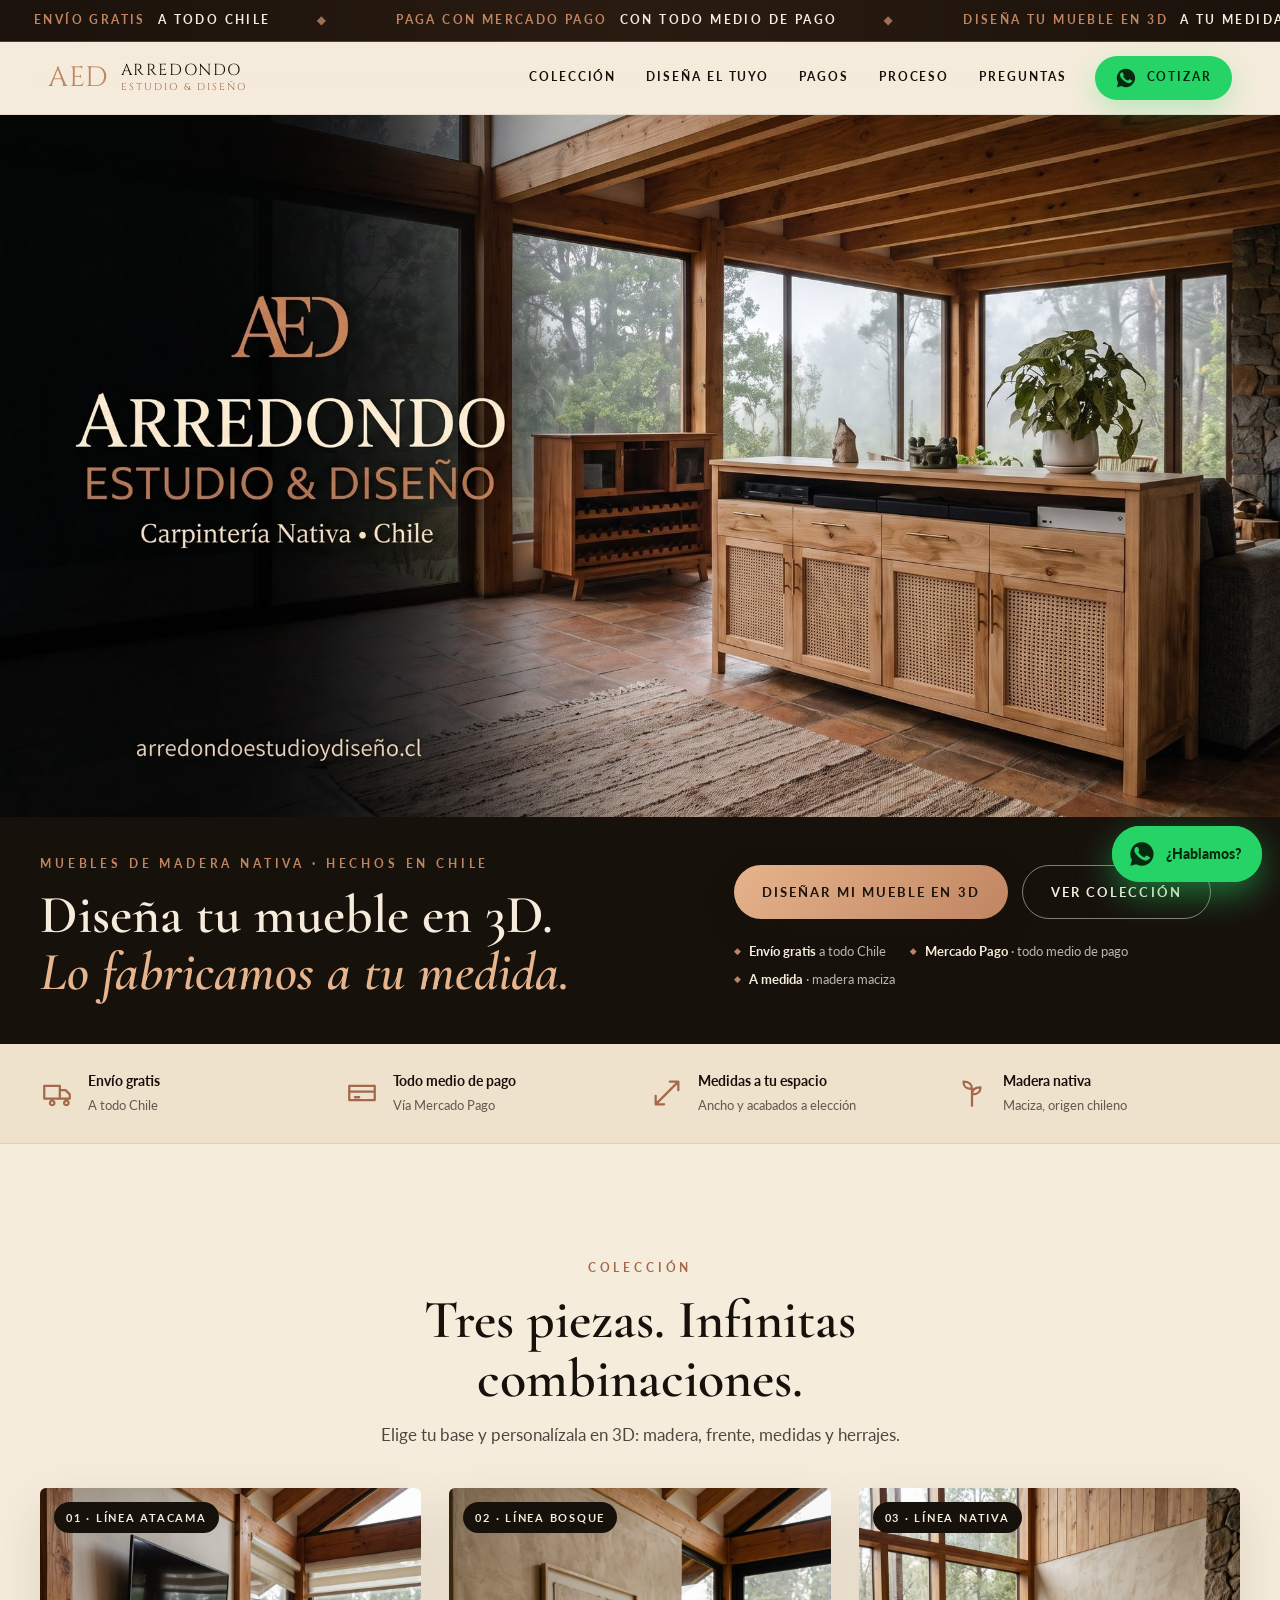
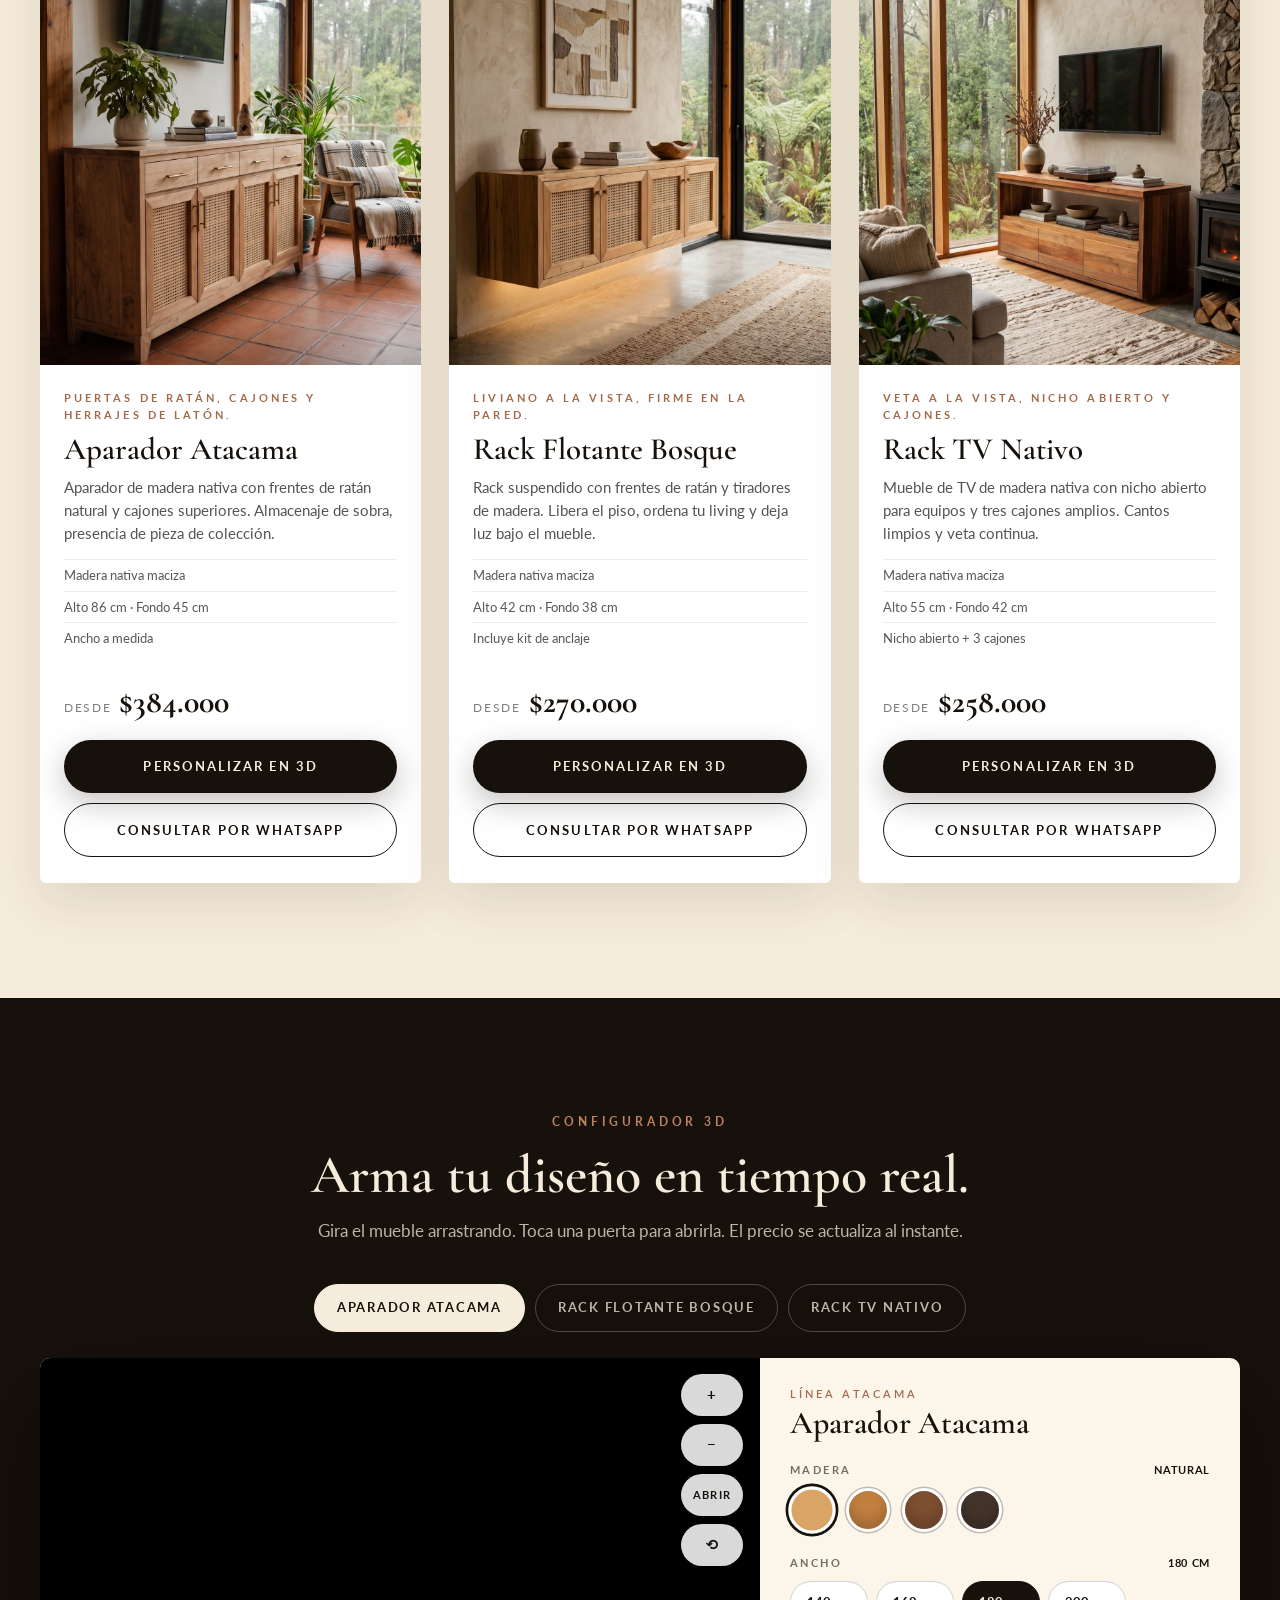
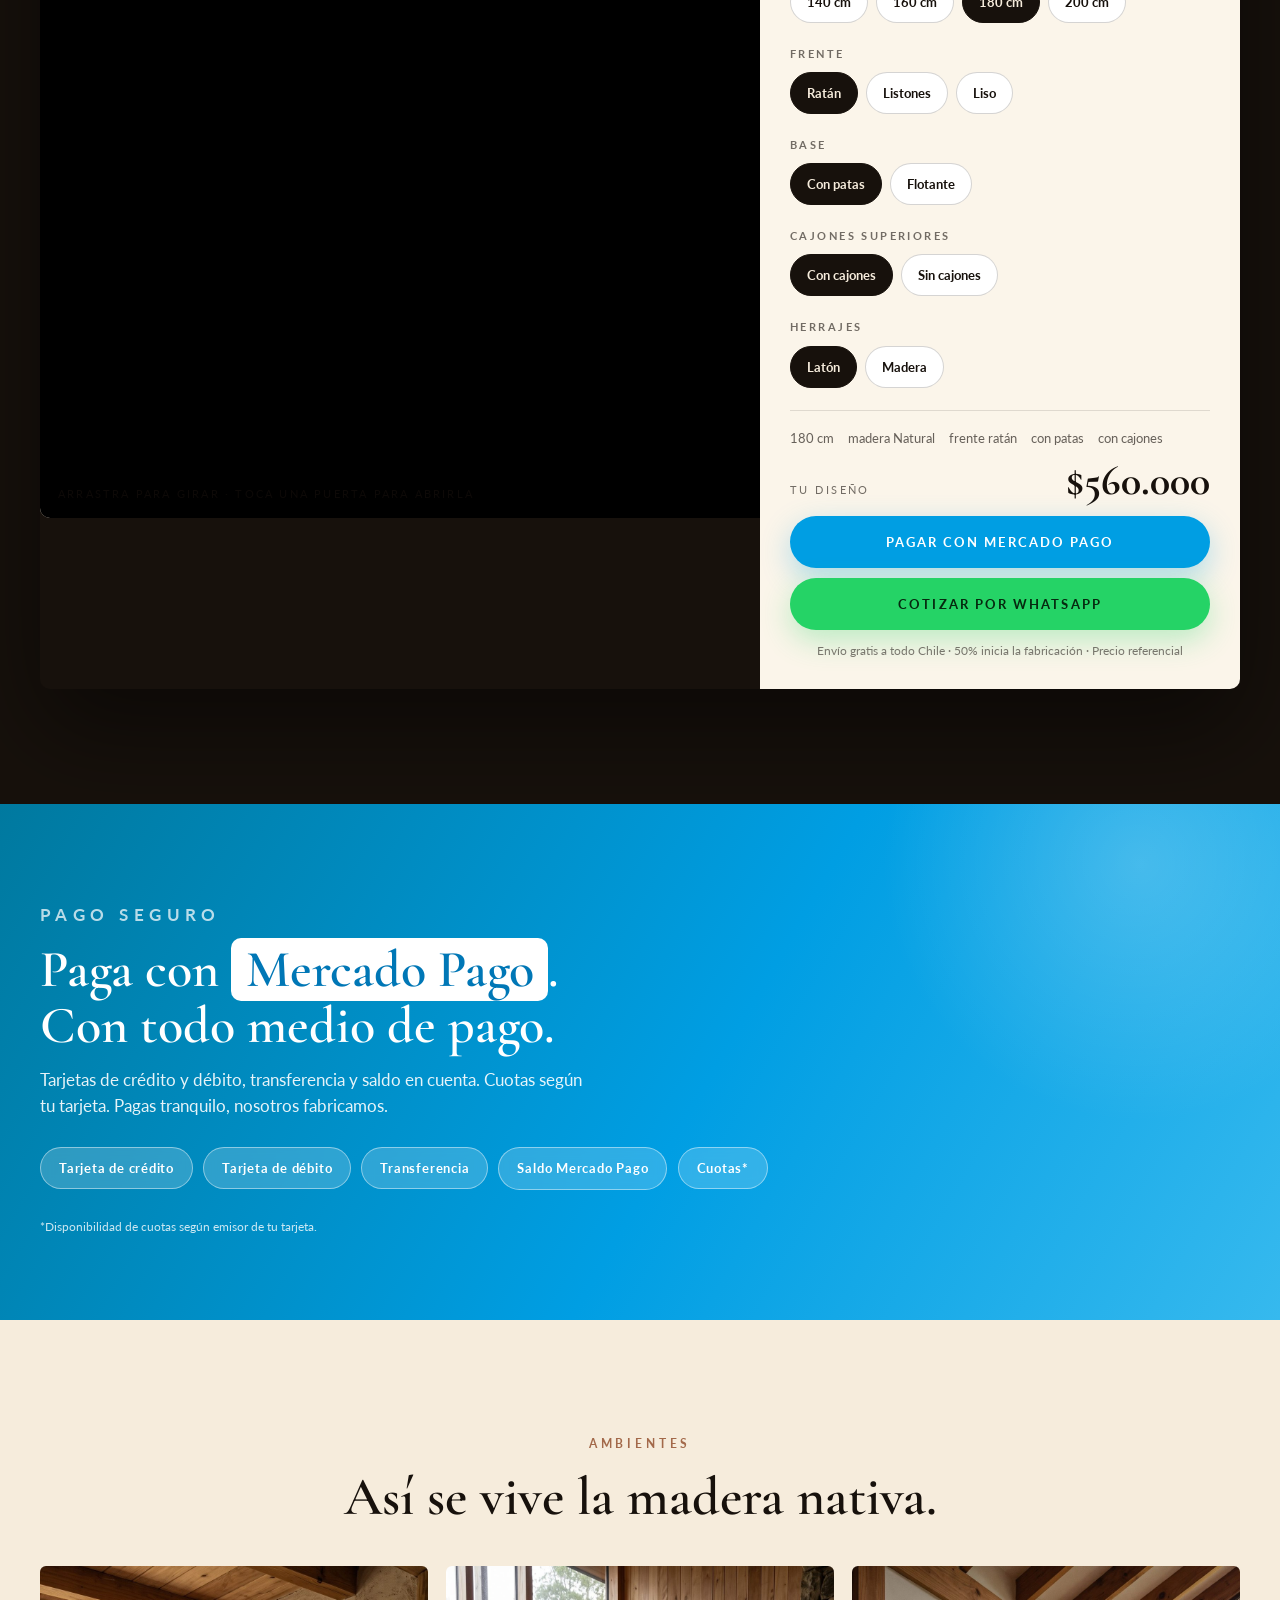
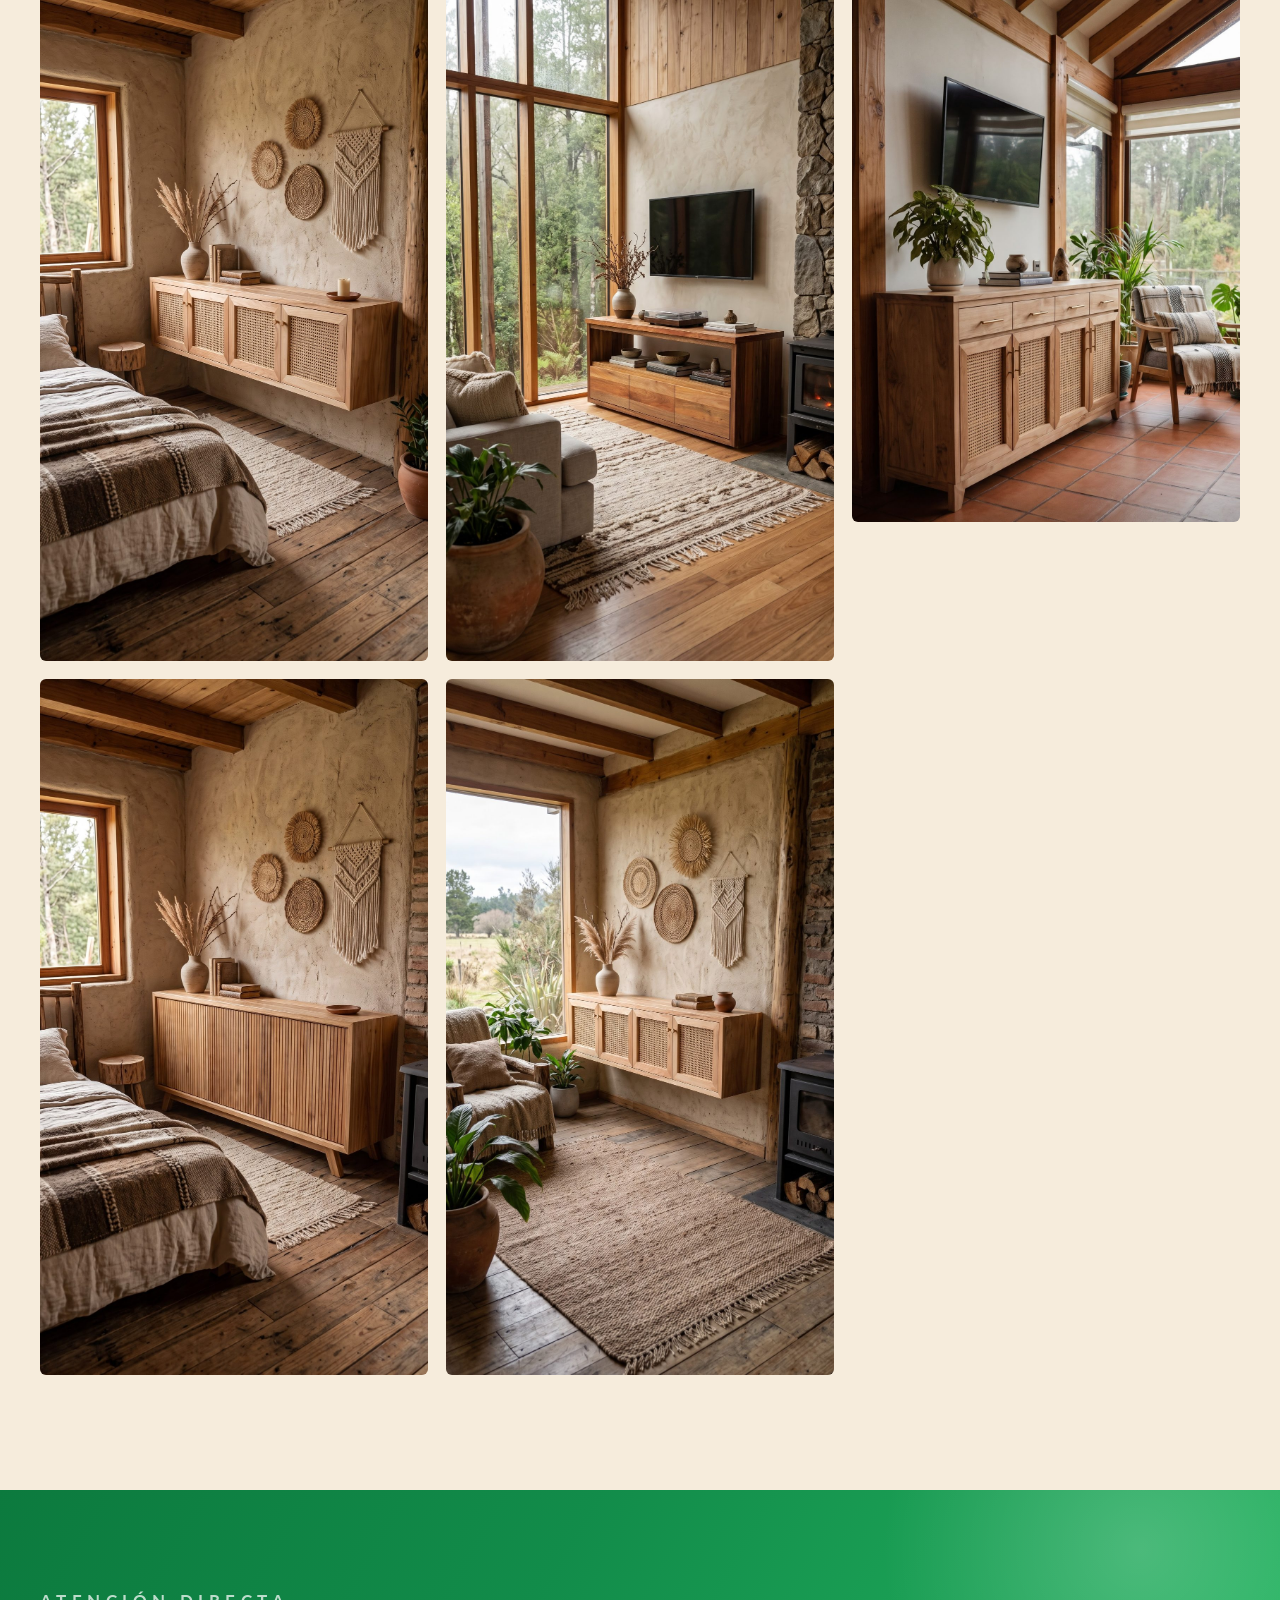
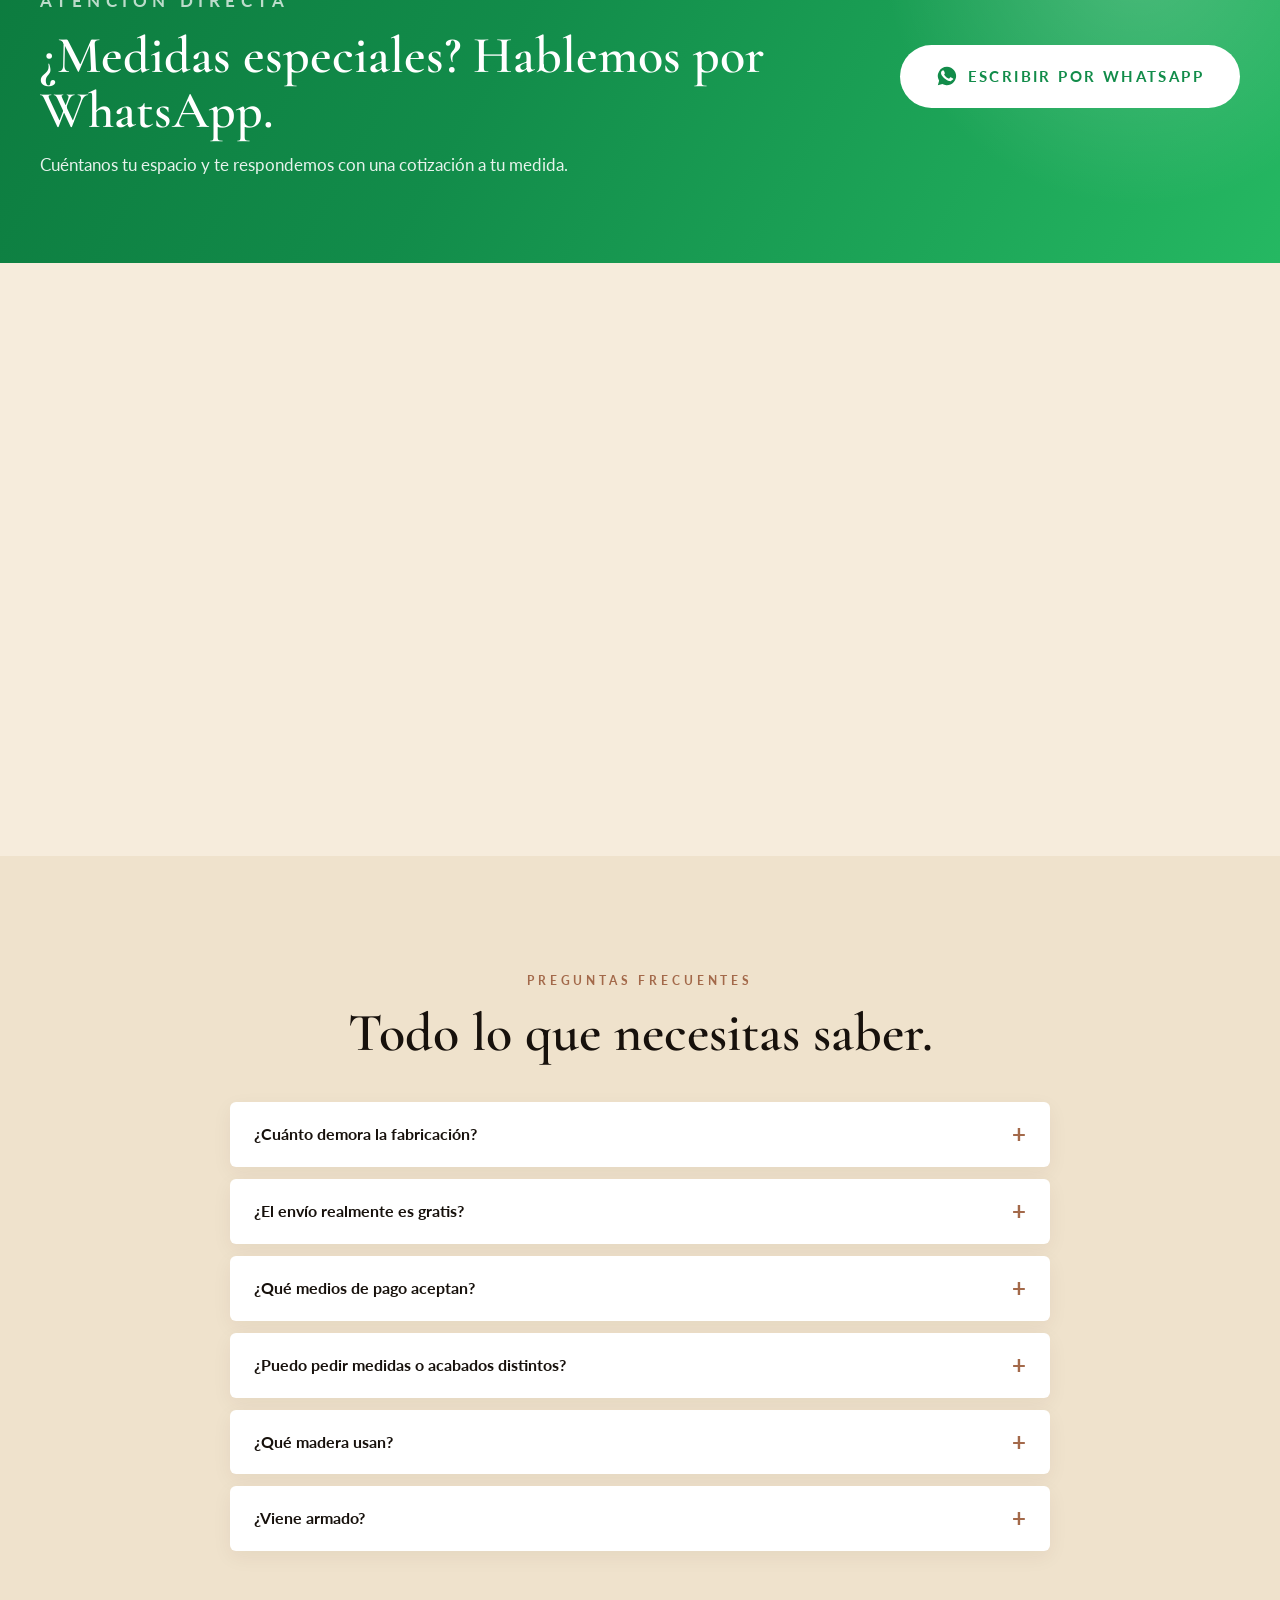
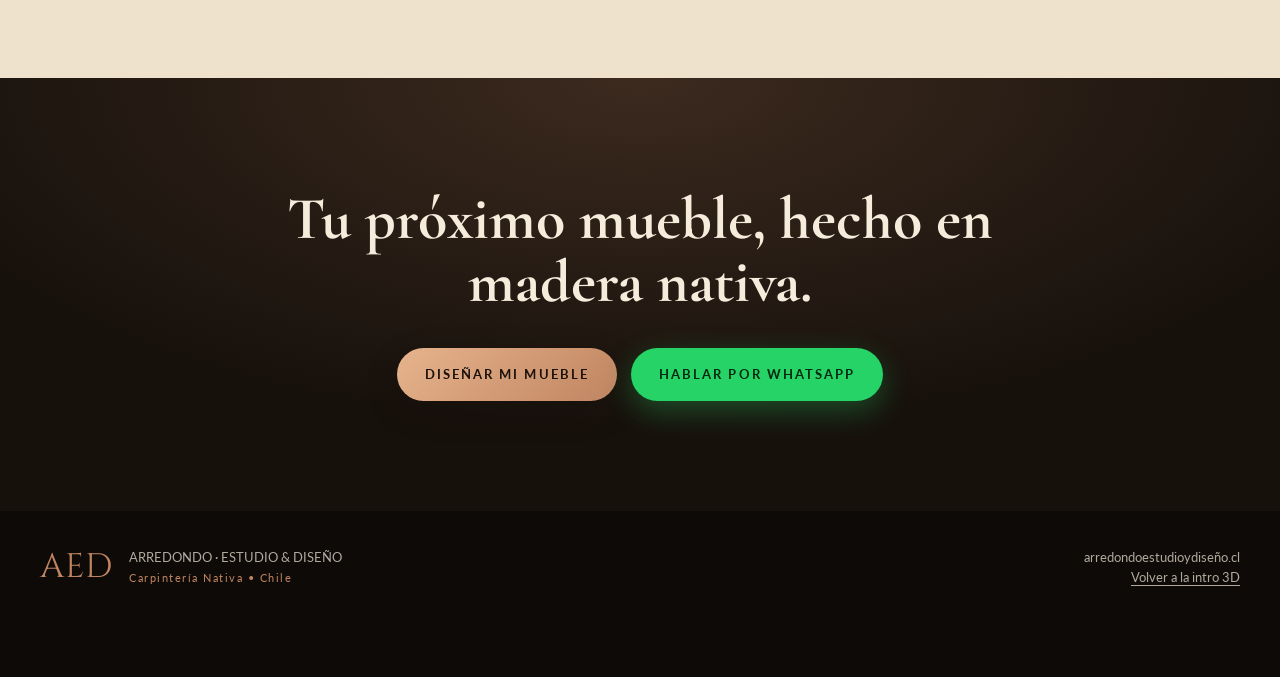
==== tienda.html @ 671cff6e "Sitio web Arredondo: intro 3D, tienda con 3 productos, configurador 3D y banners de conversión Co-Au" ====
<!doctype html>
<html lang="es-CL">
<head>
<meta charset="utf-8">
<meta name="viewport" content="width=device-width, initial-scale=1, viewport-fit=cover">
<title>Muebles de madera nativa a medida | Arredondo Estudio & Diseño</title>
<meta name="description" content="Aparador Atacama, Rack Flotante Bosque y Rack TV Nativo. Diseña tu mueble en 3D, envío gratis a todo Chile y paga con Mercado Pago.">
<meta name="theme-color" content="#17110c">
<meta property="og:title" content="Arredondo Estudio & Diseño — Muebles de madera nativa">
<meta property="og:description" content="Diseña tu mueble en 3D. Envío gratis a todo Chile. Paga con Mercado Pago.">
<meta property="og:image" content="img/portada.jpg">
<link rel="preconnect" href="https://fonts.googleapis.com">
<link rel="preconnect" href="https://fonts.gstatic.com" crossorigin>
<link href="https://fonts.googleapis.com/css2?family=Cinzel:wght@400;500;600&family=Cormorant+Garamond:ital,wght@0,500;0,600;1,500&family=Lato:wght@400;700;900&display=swap" rel="stylesheet">
<link rel="stylesheet" href="css/base.css">
<link rel="stylesheet" href="css/tienda.css">
</head>
<body>

<!-- BANNER 1 · ENVÍO GRATIS (en movimiento) -->
<div class="marquee" role="region" aria-label="Promociones">
  <div class="marquee__track" id="marquee"></div>
</div>

<header class="nav" id="nav">
  <a class="nav__logo" href="#top" aria-label="Arredondo Estudio & Diseño">
    <span class="mono">AED</span>
    <span class="nav__name">ARREDONDO<small>ESTUDIO &amp; DISEÑO</small></span>
  </a>
  <nav class="nav__links" id="navLinks">
    <a href="#coleccion">Colección</a>
    <a href="#configurador">Diseña el tuyo</a>
    <a href="#pagos">Pagos</a>
    <a href="#proceso">Proceso</a>
    <a href="#faq">Preguntas</a>
  </nav>
  <a class="btn btn--wa btn--sm" data-wa href="#" target="_blank" rel="noopener">
    <svg class="ico" viewBox="0 0 24 24"><path fill="currentColor" d="M12 2a10 10 0 0 0-8.6 15.1L2 22l5-1.3A10 10 0 1 0 12 2Zm5.8 14.2c-.2.7-1.4 1.3-2 1.4-.5.1-1.2.1-3.700-.9a13 13 0 0 1-5.300-4.700c-.4-.5-1.300-1.700-1.300-3.200s.8-2.200 1.100-2.500c.3-.3.600-.4.800-.4h.6c.2 0 .5-.1.7.5l.9 2.200c.1.200.1.400 0 .6l-.4.600c-.2.200-.4.400-.2.800.2.300.9 1.500 2 2.400 1.300 1.200 2.400 1.500 2.800 1.700.3.200.5.100.7-.1l.9-1.100c.2-.3.400-.2.700-.1l2 1c.3.100.5.200.6.300.1.300.1.900-.1 1.500Z"/></svg>
    <span>Cotizar</span>
  </a>
  <button class="nav__burger" id="burger" aria-label="Menú" aria-expanded="false"><span></span><span></span></button>
</header>

<main id="top">

<!-- HERO · foto de portada -->
<section class="hero">
  <div class="hero__img"><img src="img/portada.jpg" alt="Arredondo Estudio & Diseño: aparador y vinoteca de madera nativa en un living con vista al bosque" fetchpriority="high"></div>
  <div class="hero__body wrap">
    <div>
      <p class="eyebrow">Muebles de madera nativa · Hechos en Chile</p>
      <h1>Diseña tu mueble en 3D.<br><em>Lo fabricamos a tu medida.</em></h1>
    </div>
    <div>
      <div class="hero__cta">
        <a class="btn btn--primary" href="#configurador">Diseñar mi mueble en 3D</a>
        <a class="btn btn--ghost" href="#coleccion">Ver colección</a>
      </div>
      <ul class="hero__perks">
        <li><b>Envío gratis</b> a todo Chile</li>
        <li><b>Mercado Pago</b> · todo medio de pago</li>
        <li><b>A medida</b> · madera maciza</li>
      </ul>
    </div>
  </div>
</section>

<!-- Confianza -->
<section class="trust">
  <div class="wrap trust__grid">
    <div><svg viewBox="0 0 24 24" class="ico"><path fill="none" stroke="currentColor" stroke-width="1.6" stroke-linecap="round" stroke-linejoin="round" d="M3 7h11v9H3zM14 10h4l3 3v3h-7zM7 19a1.600 1.600 0 1 0 0-.01M17 19a1.600 1.600 0 1 0 0-.01"/></svg><p><b>Envío gratis</b><span>A todo Chile</span></p></div>
    <div><svg viewBox="0 0 24 24" class="ico"><path fill="none" stroke="currentColor" stroke-width="1.6" stroke-linecap="round" stroke-linejoin="round" d="M3 7h18v10H3zM3 11h18M7 15h3"/></svg><p><b>Todo medio de pago</b><span>Vía Mercado Pago</span></p></div>
    <div><svg viewBox="0 0 24 24" class="ico"><path fill="none" stroke="currentColor" stroke-width="1.6" stroke-linecap="round" stroke-linejoin="round" d="M4 20 20 4M14 4h6v6M4 14v6h6"/></svg><p><b>Medidas a tu espacio</b><span>Ancho y acabados a elección</span></p></div>
    <div><svg viewBox="0 0 24 24" class="ico"><path fill="none" stroke="currentColor" stroke-width="1.6" stroke-linecap="round" stroke-linejoin="round" d="M12 21V9M12 9c0-3-2-5-6-5 0 4 2 5 6 5ZM12 13c0-3 2-5 6-5 0 4-2 5-6 5Z"/></svg><p><b>Madera nativa</b><span>Maciza, origen chileno</span></p></div>
  </div>
</section>

<!-- COLECCIÓN: 3 productos -->
<section class="sec" id="coleccion">
  <div class="wrap">
    <header class="sec__head reveal">
      <p class="eyebrow">Colección</p>
      <h2>Tres piezas. Infinitas combinaciones.</h2>
      <p>Elige tu base y personalízala en 3D: madera, frente, medidas y herrajes.</p>
    </header>
    <div class="cards" id="cards"></div>
  </div>
</section>

<!-- CONFIGURADOR 3D -->
<section class="sec sec--dark" id="configurador">
  <div class="wrap">
    <header class="sec__head reveal">
      <p class="eyebrow">Configurador 3D</p>
      <h2>Arma tu diseño en tiempo real.</h2>
      <p>Gira el mueble arrastrando. Toca una puerta para abrirla. El precio se actualiza al instante.</p>
    </header>
    <div class="cfg reveal">
      <div class="cfg__tabs" id="cfgTabs" role="tablist"></div>
      <div class="cfg__grid">
        <div class="cfg__view">
          <canvas id="cfgCanvas" aria-label="Vista 3D del mueble"></canvas>
          <div class="cfg__tools">
            <button id="zIn" aria-label="Acercar">+</button>
            <button id="zOut" aria-label="Alejar">−</button>
            <button id="openAll" aria-label="Abrir o cerrar puertas">Abrir</button>
            <button id="resetView" aria-label="Restablecer vista">⟲</button>
          </div>
          <p class="cfg__hint">Arrastra para girar · toca una puerta para abrirla</p>
          <p class="cfg__nogl" id="noGl" hidden>Tu dispositivo no soporta 3D. Escríbenos y te mostramos fotos y medidas.</p>
        </div>
        <aside class="cfg__panel" id="cfgPanel"></aside>
      </div>
    </div>
  </div>
</section>

<!-- BANNER 2 · MERCADO PAGO -->
<section class="band band--mp" id="pagos">
  <div class="wrap band__in">
    <div class="band__txt">
      <p class="eyebrow eyebrow--light">Pago seguro</p>
      <h2>Paga con <span class="mpword">Mercado Pago</span>.<br>Con todo medio de pago.</h2>
      <p>Tarjetas de crédito y débito, transferencia y saldo en cuenta. Cuotas según tu tarjeta. Pagas tranquilo, nosotros fabricamos.</p>
    </div>
    <ul class="chips" aria-label="Medios de pago">
      <li>Tarjeta de crédito</li><li>Tarjeta de débito</li><li>Transferencia</li><li>Saldo Mercado Pago</li><li>Cuotas*</li>
    </ul>
    <p class="band__fine">*Disponibilidad de cuotas según emisor de tu tarjeta.</p>
  </div>
</section>

<!-- GALERÍA -->
<section class="sec">
  <div class="wrap">
    <header class="sec__head reveal">
      <p class="eyebrow">Ambientes</p>
      <h2>Así se vive la madera nativa.</h2>
    </header>
    <div class="gal" id="gal"></div>
  </div>
</section>

<!-- BANNER 3 · WHATSAPP -->
<section class="band band--wa">
  <div class="wrap band__in band__in--row">
    <div class="band__txt">
      <p class="eyebrow eyebrow--light">Atención directa</p>
      <h2>¿Medidas especiales? Hablemos por WhatsApp.</h2>
      <p>Cuéntanos tu espacio y te respondemos con una cotización a tu medida.</p>
    </div>
    <a class="btn btn--white" data-wa href="#" target="_blank" rel="noopener">
      <svg class="ico" viewBox="0 0 24 24"><path fill="currentColor" d="M12 2a10 10 0 0 0-8.6 15.1L2 22l5-1.3A10 10 0 1 0 12 2Zm5.8 14.2c-.2.7-1.4 1.3-2 1.4-.5.1-1.2.1-3.700-.9a13 13 0 0 1-5.300-4.700c-.4-.5-1.300-1.700-1.300-3.200s.8-2.200 1.100-2.500c.3-.3.600-.4.800-.4h.6c.2 0 .5-.1.7.5l.9 2.200c.1.200.1.400 0 .6l-.4.600c-.2.200-.4.400-.2.800.2.300.9 1.500 2 2.400 1.300 1.200 2.400 1.500 2.800 1.700.3.200.5.100.7-.1l.9-1.100c.2-.3.400-.2.700-.1l2 1c.3.100.5.200.6.300.1.300.1.900-.1 1.500Z"/></svg>
      Escribir por WhatsApp
    </a>
  </div>
</section>

<!-- PROCESO -->
<section class="sec" id="proceso">
  <div class="wrap">
    <header class="sec__head reveal">
      <p class="eyebrow">Proceso</p>
      <h2>De tu idea a tu living, en 4 pasos.</h2>
    </header>
    <ol class="steps">
      <li class="reveal"><span>01</span><h3>Elige y personaliza</h3><p>Diseña tu mueble en el configurador 3D.</p></li>
      <li class="reveal"><span>02</span><h3>Confirmamos contigo</h3><p>Validamos medidas, plazo y detalles por WhatsApp.</p></li>
      <li class="reveal"><span>03</span><h3>Pagas con Mercado Pago</h3><p>Todo medio de pago. Iniciamos la fabricación.</p></li>
      <li class="reveal"><span>04</span><h3>Fabricamos y enviamos</h3><p>Despacho gratis a todo Chile, armado y protegido.</p></li>
    </ol>
  </div>
</section>

<!-- FAQ -->
<section class="sec sec--sand" id="faq">
  <div class="wrap wrap--narrow">
    <header class="sec__head reveal">
      <p class="eyebrow">Preguntas frecuentes</p>
      <h2>Todo lo que necesitas saber.</h2>
    </header>
    <div class="faq" id="faq-list"></div>
  </div>
</section>

<!-- CIERRE -->
<section class="close">
  <div class="wrap close__in">
    <h2>Tu próximo mueble, hecho en madera nativa.</h2>
    <div class="hero__cta">
      <a class="btn btn--primary" href="#configurador">Diseñar mi mueble</a>
      <a class="btn btn--wa" data-wa href="#" target="_blank" rel="noopener">Hablar por WhatsApp</a>
    </div>
  </div>
</section>
</main>

<footer class="foot">
  <div class="wrap foot__in">
    <div><span class="mono">AED</span><p>ARREDONDO · ESTUDIO &amp; DISEÑO<br><small>Carpintería Nativa • Chile</small></p></div>
    <p class="foot__r">arredondoestudioydiseño.cl<br><a href="index.html">Volver a la intro 3D</a></p>
  </div>
</footer>

<!-- BANNER 4 · WHATSAPP FLOTANTE -->
<a class="fab" data-wa href="#" target="_blank" rel="noopener" aria-label="Escribir por WhatsApp">
  <svg viewBox="0 0 24 24"><path fill="currentColor" d="M12 2a10 10 0 0 0-8.6 15.1L2 22l5-1.3A10 10 0 1 0 12 2Zm5.8 14.2c-.2.7-1.4 1.3-2 1.4-.5.1-1.2.1-3.700-.9a13 13 0 0 1-5.300-4.700c-.4-.5-1.300-1.700-1.300-3.200s.8-2.200 1.100-2.500c.3-.3.600-.4.800-.4h.6c.2 0 .5-.1.7.5l.9 2.200c.1.200.1.400 0 .6l-.4.600c-.2.200-.4.400-.2.800.2.300.9 1.500 2 2.400 1.300 1.200 2.400 1.500 2.800 1.700.3.200.5.100.7-.1l.9-1.100c.2-.3.400-.2.700-.1l2 1c.3.100.5.200.6.300.1.300.1.900-.1 1.500Z"/></svg>
  <span class="fab__t">¿Hablamos?</span>
</a>

<script src="js/vendor/three.min.js"></script>
<script src="js/config.js"></script>
<script src="js/furniture.js"></script>
<script src="js/tienda.js"></script>
</body>
</html>
---- css/base.css ----
:root {
  --ink: #17110c;
  --ink-2: #241a12;
  --cream: #f6ecdc;
  --cream-2: #efe2cc;
  --sand: #e4d3b8;
  --copper: #c08461;
  --copper-d: #a3694a;
  --wood: #c9985f;
  --wa: #25d366;
  --wa-d: #128c4a;
  --mp: #009ee3;
  --mp-d: #0077b6;
  --font-display: 'Cinzel', 'Trajan Pro', Georgia, serif;
  --font-serif: 'Cormorant Garamond', Georgia, serif;
  --font-ui: 'Lato', system-ui, -apple-system, 'Segoe UI', Roboto, sans-serif;
  --ease: cubic-bezier(.2, .7, .2, 1);
}
*, *::before, *::after { box-sizing: border-box; }
html { -webkit-text-size-adjust: 100%; scroll-behavior: smooth; }
body { margin: 0; font-family: var(--font-ui); color: var(--ink); background: var(--cream); line-height: 1.55; -webkit-font-smoothing: antialiased; }
img, canvas, svg { display: block; max-width: 100%; }
a { color: inherit; text-decoration: none; }
button { font: inherit; cursor: pointer; border: 0; background: none; color: inherit; }
h1, h2, h3, p { margin: 0; }
:focus-visible { outline: 2px solid var(--copper); outline-offset: 3px; }
@media (prefers-reduced-motion: reduce) {
  *, *::before, *::after { animation-duration: .01ms !important; animation-iteration-count: 1 !important; transition-duration: .01ms !important; scroll-behavior: auto !important; }
}
---- css/tienda.css ----
.wrap { width: min(1200px, 100% - 40px); margin-inline: auto; }
.wrap--narrow { width: min(820px, 100% - 40px); }
.mono { font-family: var(--font-display); color: var(--copper); letter-spacing: .02em; line-height: 1; }
.ico { width: 22px; height: 22px; flex: none; }
.eyebrow { font-size: 12px; letter-spacing: .32em; text-transform: uppercase; color: var(--copper-d); font-weight: 700; margin-bottom: 14px; }
.eyebrow--light { color: rgba(255, 255, 255, .8); }

/* ---------- botones ---------- */
.btn { display: inline-flex; align-items: center; justify-content: center; gap: 10px; padding: 16px 28px; border-radius: 100px; font-weight: 700; font-size: 13px; letter-spacing: .16em; text-transform: uppercase; transition: transform .3s var(--ease), box-shadow .3s, background .3s, color .3s; white-space: nowrap; }
.btn:hover { transform: translateY(-2px); }
.btn--sm { padding: 11px 20px; font-size: 12px; }
.btn--primary { background: var(--ink); color: var(--cream); box-shadow: 0 10px 30px rgba(23, 17, 12, .25); }
.btn--primary:hover { background: var(--copper-d); }
.hero .btn--primary { background: linear-gradient(135deg, #e6b48d, var(--copper)); color: #1a120b; }
.btn--ghost { border: 1px solid rgba(246, 236, 220, .5); color: var(--cream); }
.btn--ghost:hover { background: rgba(246, 236, 220, .12); }
.btn--wa { background: var(--wa); color: #06290f; box-shadow: 0 10px 30px rgba(37, 211, 102, .3); }
.btn--wa:hover { background: #3fe07f; }
.btn--mp { background: var(--mp); color: #fff; box-shadow: 0 10px 30px rgba(0, 158, 227, .3); }
.btn--mp:hover { background: var(--mp-d); }
.btn--white { background: #fff; color: var(--wa-d); }
.btn--line { border: 1.5px solid var(--ink); color: var(--ink); }
.btn--line:hover { background: var(--ink); color: var(--cream); }
.btn--block { width: 100%; }

/* ---------- banner en movimiento ---------- */
.marquee { background: linear-gradient(90deg, #1a120b, #2a1b11, #1a120b); color: var(--cream); overflow: hidden; position: relative; z-index: 60; border-bottom: 1px solid rgba(192, 132, 97, .35); }
.marquee__track { display: flex; width: max-content; animation: scroll 38s linear infinite; }
.marquee:hover .marquee__track { animation-play-state: paused; }
.marquee__item { display: inline-flex; align-items: center; gap: 12px; padding: 11px 34px; font-size: 12px; font-weight: 700; letter-spacing: .2em; text-transform: uppercase; white-space: nowrap; }
.marquee__item b { color: var(--copper); }
.marquee__item i { font-style: normal; color: var(--copper); opacity: .8; margin-left: 34px; }
@keyframes scroll { to { transform: translateX(-50%); } }

/* ---------- nav ---------- */
.nav { position: sticky; top: 0; z-index: 50; display: flex; align-items: center; gap: 28px; padding: 14px clamp(18px, 4vw, 48px); background: rgba(246, 236, 220, .9); backdrop-filter: blur(14px); border-bottom: 1px solid rgba(23, 17, 12, .08); }
.nav__logo { display: flex; align-items: center; gap: 12px; margin-right: auto; }
.nav__logo .mono { font-size: 28px; }
.nav__name { font-family: var(--font-display); font-size: 16px; letter-spacing: .1em; line-height: 1.05; }
.nav__name small { display: block; font-size: 10px; letter-spacing: .2em; color: var(--copper-d); margin-top: 3px; }
.nav__links { display: flex; gap: 30px; font-size: 12px; font-weight: 700; letter-spacing: .16em; text-transform: uppercase; }
.nav__links a { position: relative; padding: 6px 0; }
.nav__links a::after { content: ''; position: absolute; left: 0; bottom: 0; width: 0; height: 1px; background: var(--copper-d); transition: width .3s var(--ease); }
.nav__links a:hover::after { width: 100%; }
.nav__burger { display: none; width: 42px; height: 42px; position: relative; }
.nav__burger span { position: absolute; left: 10px; right: 10px; height: 2px; background: var(--ink); transition: .3s; }
.nav__burger span:first-child { top: 16px; } .nav__burger span:last-child { top: 25px; }
.nav__burger[aria-expanded="true"] span:first-child { top: 20px; transform: rotate(45deg); }
.nav__burger[aria-expanded="true"] span:last-child { top: 20px; transform: rotate(-45deg); }

/* ---------- hero ---------- */
.hero { background: var(--ink); color: var(--cream); }
.hero__img img { width: 100%; height: min(78vh, 760px); min-height: 360px; object-fit: cover; object-position: left center; }
.hero__body { display: grid; grid-template-columns: 1.3fr 1fr; gap: 36px; align-items: center; padding: 38px 0 44px; }
.hero .eyebrow { color: var(--copper); }
.hero h1 { font-family: var(--font-serif); font-weight: 600; font-size: clamp(30px, 4.2vw, 54px); line-height: 1.05; }
.hero h1 em { color: #e6b48d; font-style: italic; }
.hero__cta { display: flex; flex-wrap: wrap; gap: 14px; }
.hero__perks { list-style: none; padding: 0; margin: 22px 0 0; display: flex; flex-wrap: wrap; gap: 8px 24px; font-size: 13px; color: rgba(246, 236, 220, .75); }
.hero__perks b { color: var(--cream); }
.hero__perks li::before { content: '◆'; color: var(--copper); margin-right: 8px; font-size: 9px; vertical-align: 2px; }

/* ---------- confianza ---------- */
.trust { background: var(--cream-2); border-bottom: 1px solid rgba(23, 17, 12, .08); }
.trust__grid { display: grid; grid-template-columns: repeat(4, 1fr); gap: 20px; padding: 26px 0; }
.trust__grid > div { display: flex; align-items: center; gap: 14px; }
.trust__grid .ico { width: 34px; height: 34px; color: var(--copper-d); }
.trust__grid b { display: block; font-size: 14px; }
.trust__grid span { font-size: 12.5px; color: rgba(23, 17, 12, .65); }

/* ---------- secciones ---------- */
.sec { padding: clamp(64px, 9vw, 120px) 0; }
.sec--dark { background: var(--ink); color: var(--cream); }
.sec--dark .eyebrow { color: var(--copper); }
.sec--sand { background: var(--cream-2); }
.sec__head { text-align: center; max-width: 720px; margin: 0 auto 40px; }
.sec__head h2 { font-family: var(--font-serif); font-weight: 600; font-size: clamp(32px, 4.6vw, 54px); line-height: 1.08; }
.sec__head p:last-child { margin-top: 14px; font-size: 17px; opacity: .75; }

/* ---------- tarjetas ---------- */
.cards { display: grid; grid-template-columns: repeat(3, 1fr); gap: 28px; }
.card { background: #fff; border-radius: 6px; overflow: hidden; box-shadow: 0 18px 50px rgba(60, 38, 18, .12); display: flex; flex-direction: column; transition: transform .5s var(--ease), box-shadow .5s; }
.card:hover { transform: translateY(-8px); box-shadow: 0 30px 70px rgba(60, 38, 18, .22); }
.card__media { position: relative; aspect-ratio: 4/5; overflow: hidden; background: var(--sand); }
.card__media img { position: absolute; inset: 0; width: 100%; height: 100%; object-fit: cover; object-position: center 30%; transition: opacity .7s var(--ease), transform 1.2s var(--ease); }
.card__media img + img { opacity: 0; }
.card:hover .card__media img:first-child { opacity: 0; }
.card:hover .card__media img + img { opacity: 1; transform: scale(1.04); }
.card__badge { position: absolute; top: 14px; left: 14px; z-index: 2; background: var(--ink); color: var(--cream); font-size: 11px; font-weight: 700; letter-spacing: .16em; text-transform: uppercase; padding: 7px 12px; border-radius: 100px; }
.card__body { padding: 24px 24px 26px; display: flex; flex-direction: column; gap: 10px; flex: 1; }
.card__kicker { font-size: 11px; letter-spacing: .28em; text-transform: uppercase; color: var(--copper-d); font-weight: 700; }
.card h3 { font-family: var(--font-serif); font-size: 31px; font-weight: 600; line-height: 1.05; }
.card__desc { font-size: 15px; color: rgba(23, 17, 12, .72); }
.card__specs { list-style: none; padding: 0; margin: 4px 0 0; font-size: 13px; color: rgba(23, 17, 12, .7); }
.card__specs li { padding: 5px 0; border-top: 1px solid rgba(23, 17, 12, .08); }
.card__foot { margin-top: auto; padding-top: 14px; }
.price { display: flex; align-items: baseline; gap: 8px; margin-bottom: 14px; }
.price small { font-size: 12px; letter-spacing: .14em; text-transform: uppercase; color: rgba(23, 17, 12, .55); }
.price strong { font-family: var(--font-serif); font-size: 32px; }
.card__actions { display: grid; gap: 10px; }

/* ---------- configurador ---------- */
.cfg__tabs { display: flex; gap: 10px; justify-content: center; flex-wrap: wrap; margin-bottom: 26px; }
.cfg__tabs button { padding: 13px 22px; border-radius: 100px; border: 1px solid rgba(246, 236, 220, .25); font-size: 12.5px; letter-spacing: .14em; text-transform: uppercase; font-weight: 700; color: rgba(246, 236, 220, .75); transition: .3s; }
.cfg__tabs button:hover { border-color: var(--copper); color: var(--cream); }
.cfg__tabs button[aria-selected="true"] { background: var(--cream); color: var(--ink); border-color: var(--cream); }
.cfg__grid { display: grid; grid-template-columns: 1.5fr 1fr; gap: 0; box-shadow: 0 40px 100px rgba(0, 0, 0, .5); border-radius: 10px; }
.cfg__view { position: sticky; top: 76px; align-self: start; height: min(calc(100vh - 96px), 760px); min-height: 480px; background: #eadfce; border-radius: 10px 0 0 10px; overflow: hidden; }
.cfg__panel { border-radius: 0 10px 10px 0; }
#cfgCanvas { width: 100%; height: 100%; cursor: grab; display: block; }
.cfg__nogl[hidden] { display: none; }
#cfgCanvas.is-drag { cursor: grabbing; }
.cfg__tools { position: absolute; right: 16px; top: 16px; display: flex; flex-direction: column; gap: 8px; }
.cfg__tools button { min-width: 42px; height: 42px; padding: 0 12px; border-radius: 100px; background: rgba(255, 255, 255, .85); backdrop-filter: blur(8px); color: var(--ink); font-weight: 700; font-size: 15px; box-shadow: 0 4px 14px rgba(0, 0, 0, .15); transition: .25s; }
.cfg__tools button:hover { background: #fff; transform: scale(1.06); }
#openAll { font-size: 11px; letter-spacing: .12em; text-transform: uppercase; }
.cfg__hint { position: absolute; left: 18px; bottom: 16px; font-size: 11px; letter-spacing: .2em; text-transform: uppercase; color: rgba(23, 17, 12, .55); pointer-events: none; }
.cfg__nogl { position: absolute; inset: 0; display: grid; place-items: center; padding: 30px; text-align: center; color: var(--ink); }
.cfg__panel { background: #fbf5ea; color: var(--ink); padding: 30px 30px 28px; display: flex; flex-direction: column; gap: 22px; }
.cfg__title { font-family: var(--font-serif); font-size: 32px; font-weight: 600; line-height: 1; }
.cfg__title small { display: block; font-family: var(--font-ui); font-size: 11px; letter-spacing: .28em; text-transform: uppercase; color: var(--copper-d); margin-bottom: 8px; }
.opt h4 { margin: 0 0 10px; font-size: 11px; letter-spacing: .22em; text-transform: uppercase; color: rgba(23, 17, 12, .6); display: flex; justify-content: space-between; }
.opt h4 em { font-style: normal; color: var(--ink); letter-spacing: .06em; }
.seg { display: flex; flex-wrap: wrap; gap: 8px; }
.seg button { padding: 10px 16px; border: 1.5px solid rgba(23, 17, 12, .18); border-radius: 100px; font-size: 13px; font-weight: 700; transition: .25s; background: #fff; }
.seg button:hover { border-color: var(--ink); }
.seg button.on { background: var(--ink); color: var(--cream); border-color: var(--ink); }
.sw { display: flex; gap: 12px; }
.sw button { width: 44px; height: 44px; border-radius: 50%; border: 3px solid #fff; box-shadow: 0 0 0 1.5px rgba(23, 17, 12, .25), inset 0 -8px 12px rgba(0, 0, 0, .18); transition: .25s; }
.sw button.on { box-shadow: 0 0 0 2.5px var(--ink); transform: scale(1.08); }
.range { width: 100%; accent-color: var(--copper-d); }
.cfg__sum { margin-top: auto; border-top: 1px solid rgba(23, 17, 12, .12); padding-top: 18px; }
.cfg__sum ul { list-style: none; padding: 0; margin: 0 0 12px; font-size: 12.5px; color: rgba(23, 17, 12, .65); display: flex; flex-wrap: wrap; gap: 4px 14px; }
.cfg__price { display: flex; justify-content: space-between; align-items: baseline; margin-bottom: 14px; }
.cfg__price span { font-size: 11px; letter-spacing: .22em; text-transform: uppercase; color: rgba(23, 17, 12, .6); }
.cfg__price strong { font-family: var(--font-serif); font-size: 42px; line-height: 1; transition: color .3s; }
.cfg__price strong.bump { color: var(--copper-d); }
.cfg__ctas { display: grid; gap: 10px; }
.cfg__fine { margin-top: 12px; font-size: 12px; color: rgba(23, 17, 12, .55); text-align: center; }

/* ---------- bandas ---------- */
.band { color: #fff; padding: clamp(48px, 7vw, 84px) 0; position: relative; overflow: hidden; }
.band h2 { font-family: var(--font-serif); font-weight: 600; font-size: clamp(30px, 4.4vw, 52px); line-height: 1.06; }
.band p { font-size: 17px; opacity: .9; margin-top: 14px; max-width: 560px; }
.band--mp { background: linear-gradient(120deg, #00799f, var(--mp) 55%, #36b9ee); }
.band--mp::before, .band--wa::before { content: ''; position: absolute; width: 520px; height: 520px; border-radius: 50%; right: -120px; top: -200px; background: radial-gradient(circle, rgba(255, 255, 255, .2), transparent 70%); }
.mpword { background: #fff; color: var(--mp-d); padding: 0 .28em; border-radius: 10px; white-space: nowrap; }
.band__in { position: relative; display: grid; gap: 28px; }
.band__in--row { grid-template-columns: 1fr auto; align-items: center; }
.chips { list-style: none; padding: 0; margin: 0; display: flex; flex-wrap: wrap; gap: 10px; }
.chips li { padding: 10px 18px; border-radius: 100px; background: rgba(255, 255, 255, .18); border: 1px solid rgba(255, 255, 255, .45); font-size: 13px; font-weight: 700; letter-spacing: .06em; backdrop-filter: blur(6px); }
.band .band__fine { margin: 0; font-size: 12px; opacity: .8; }
.band--wa { background: linear-gradient(120deg, #0c7a3e, var(--wa-d) 40%, #25b862); }
.band--wa .btn { font-size: 15px; padding: 20px 36px; }

/* ---------- galería ---------- */
.gal { columns: 3; column-gap: 18px; }
.gal figure { margin: 0 0 18px; break-inside: avoid; overflow: hidden; border-radius: 6px; position: relative; background: var(--sand); }
.gal img { width: 100%; height: auto; transition: transform 1.2s var(--ease); }
.gal figure:hover img { transform: scale(1.05); }

/* ---------- proceso ---------- */
.steps { list-style: none; margin: 0; padding: 0; display: grid; grid-template-columns: repeat(4, 1fr); gap: 26px; counter-reset: s; }
.steps li { padding: 28px 24px; border-top: 2px solid var(--copper); background: #fff; border-radius: 0 0 6px 6px; box-shadow: 0 14px 40px rgba(60, 38, 18, .08); }
.steps span { font-family: var(--font-display); color: var(--copper); font-size: 34px; }
.steps h3 { font-family: var(--font-serif); font-size: 26px; margin: 10px 0 8px; line-height: 1.1; }
.steps p { font-size: 15px; color: rgba(23, 17, 12, .7); }

/* ---------- FAQ ---------- */
.faq details { background: #fff; border-radius: 6px; margin-bottom: 12px; box-shadow: 0 6px 20px rgba(60, 38, 18, .06); }
.faq summary { list-style: none; cursor: pointer; padding: 20px 24px; font-weight: 700; display: flex; justify-content: space-between; gap: 16px; }
.faq summary::-webkit-details-marker { display: none; }
.faq summary::after { content: '+'; font-size: 24px; line-height: 1; color: var(--copper-d); transition: transform .3s; }
.faq details[open] summary::after { transform: rotate(45deg); }
.faq details p { padding: 0 24px 22px; color: rgba(23, 17, 12, .75); }

/* ---------- cierre / footer ---------- */
.close { background: var(--ink); color: var(--cream); padding: clamp(64px, 9vw, 110px) 0; text-align: center; background-image: radial-gradient(60% 80% at 50% 0%, rgba(192, 132, 97, .22), transparent); }
.close h2 { font-family: var(--font-serif); font-size: clamp(32px, 5vw, 60px); line-height: 1.05; max-width: 760px; margin: 0 auto; }
.close .hero__cta { justify-content: center; margin-top: 34px; }
.close .btn--primary { background: linear-gradient(135deg, #e6b48d, var(--copper)); color: #1a120b; }
.foot { background: #0d0a07; color: rgba(246, 236, 220, .7); padding: 36px 0 90px; font-size: 13px; }
.foot__in { display: flex; justify-content: space-between; gap: 24px; flex-wrap: wrap; align-items: center; }
.foot__in > div { display: flex; align-items: center; gap: 16px; }
.foot .mono { font-size: 34px; }
.foot small { color: var(--copper); letter-spacing: .14em; }
.foot__r { text-align: right; }
.foot a { text-decoration: underline; text-underline-offset: 3px; }

/* ---------- WhatsApp flotante ---------- */
.fab { position: fixed; right: 18px; bottom: 18px; z-index: 70; display: flex; align-items: center; gap: 10px; background: var(--wa); color: #06290f; padding: 14px 20px 14px 16px; border-radius: 100px; font-weight: 900; font-size: 14px; box-shadow: 0 12px 34px rgba(37, 211, 102, .5); transition: transform .3s var(--ease); }
.fab:hover { transform: scale(1.06); }
.fab svg { width: 28px; height: 28px; }
.fab::before { content: ''; position: absolute; inset: 0; border-radius: inherit; border: 2px solid var(--wa); animation: ping 2.2s infinite; }
@keyframes ping { to { transform: scale(1.35); opacity: 0; } }

/* ---------- reveal ---------- */
.js .reveal { opacity: 0; transform: translateY(28px); transition: opacity .9s var(--ease), transform .9s var(--ease); }
.js .reveal.in { opacity: 1; transform: none; }

/* ---------- responsive ---------- */
@media (max-width: 1000px) {
  .cards { grid-template-columns: 1fr; max-width: 520px; margin-inline: auto; }
  .cfg__grid { grid-template-columns: 1fr; }
  .cfg__view { position: relative; top: 0; height: 400px; min-height: 0; border-radius: 10px 10px 0 0; }
  .cfg__panel { border-radius: 0 0 10px 10px; }
  .trust__grid { grid-template-columns: repeat(2, 1fr); }
  .steps { grid-template-columns: repeat(2, 1fr); }
  .gal { columns: 2; }
}
@media (max-width: 820px) {
  .nav { gap: 12px; }
  .nav__burger { display: block; }
  .nav__name small { display: none; }
  .nav__links { position: absolute; left: 0; right: 0; top: 100%; background: var(--cream); flex-direction: column; gap: 0; padding: 8px 24px 18px; border-bottom: 1px solid rgba(23, 17, 12, .1); display: none; }
  .nav__links.open { display: flex; }
  .nav__links a { padding: 14px 0; border-bottom: 1px solid rgba(23, 17, 12, .08); }
  .hero__img img { height: auto; aspect-ratio: 4 / 3; min-height: 0; }
  .hero__body { grid-template-columns: 1fr; gap: 22px; padding: 28px 0 34px; }
  .band__in--row { grid-template-columns: 1fr; }
  .band--wa .btn { width: 100%; }
}
@media (max-width: 560px) {
  .steps { grid-template-columns: 1fr; }
  .gal { columns: 1; }
  .cfg__panel { padding: 22px 18px; }
  .btn { padding: 15px 22px; }
  .hero__cta .btn { flex: 1 1 100%; }
  .fab { padding: 14px; } .fab__t { display: none; }
  .foot__r { text-align: left; }
}
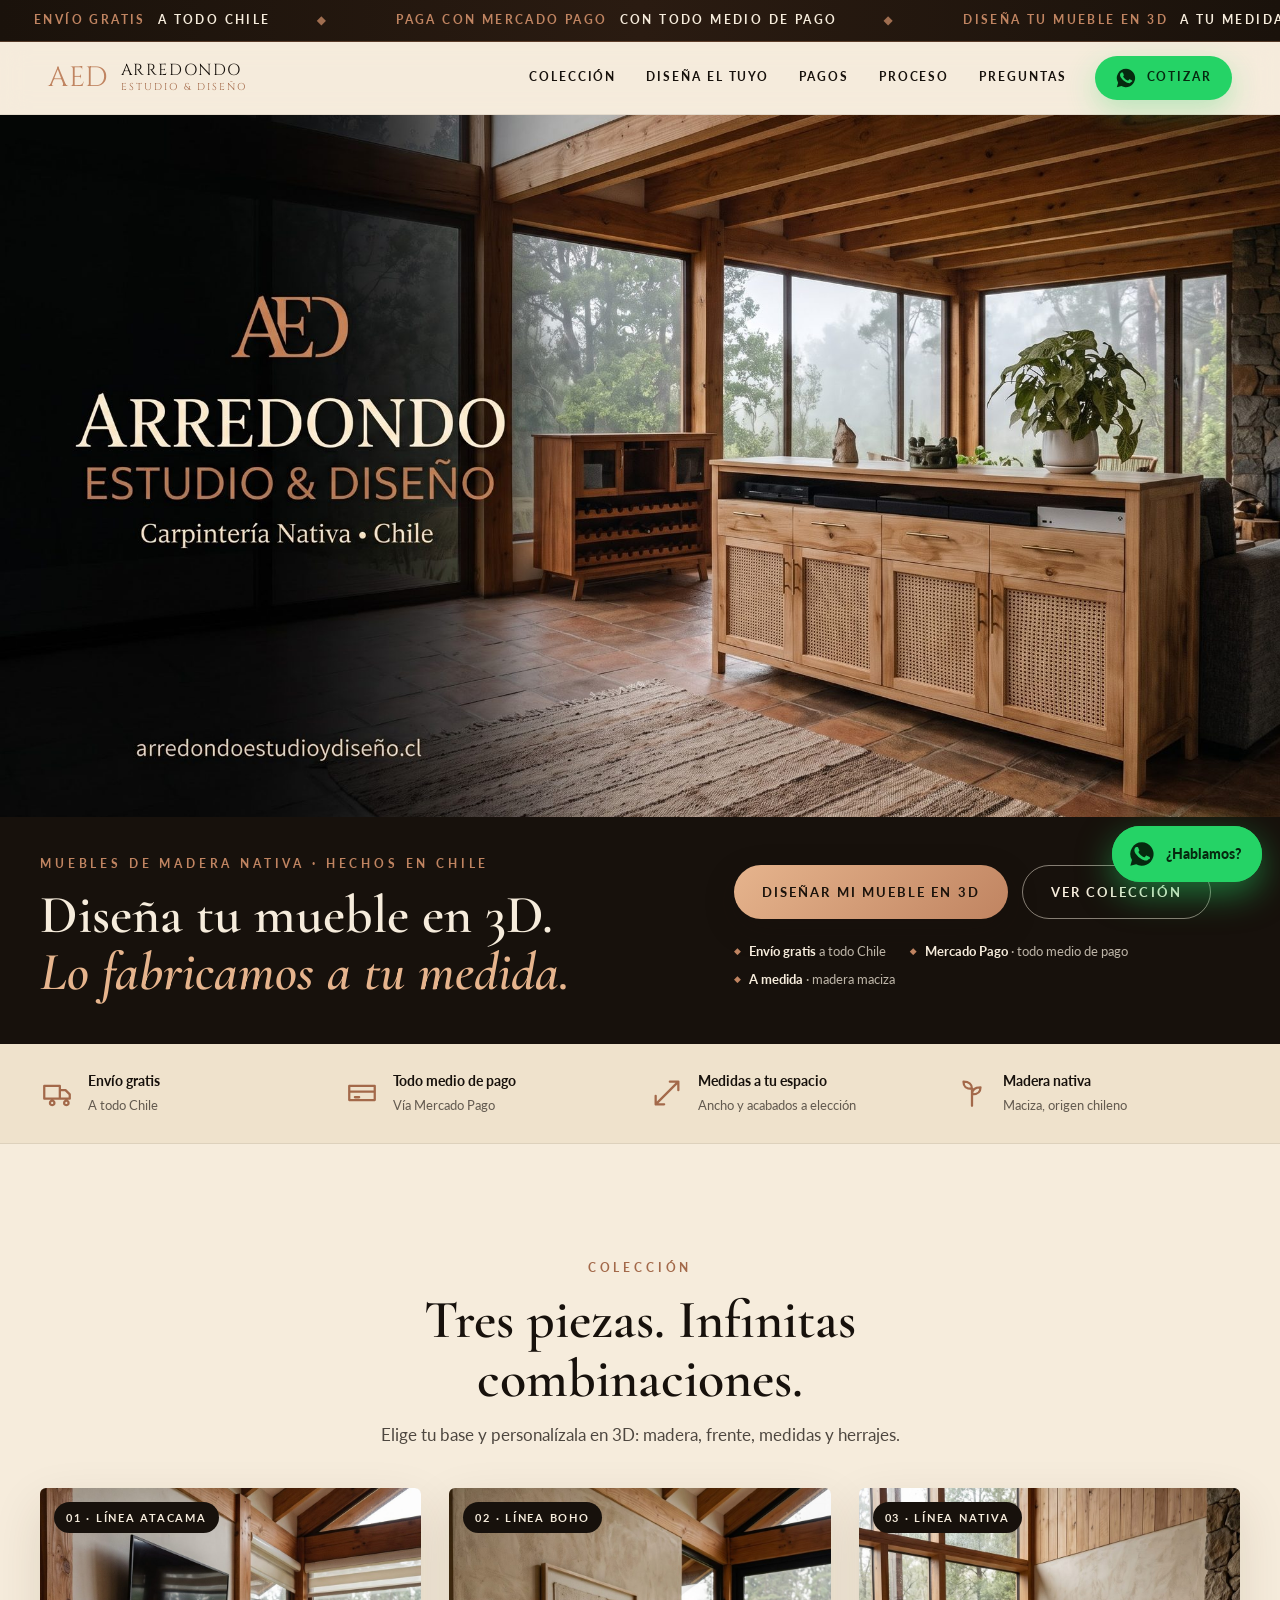
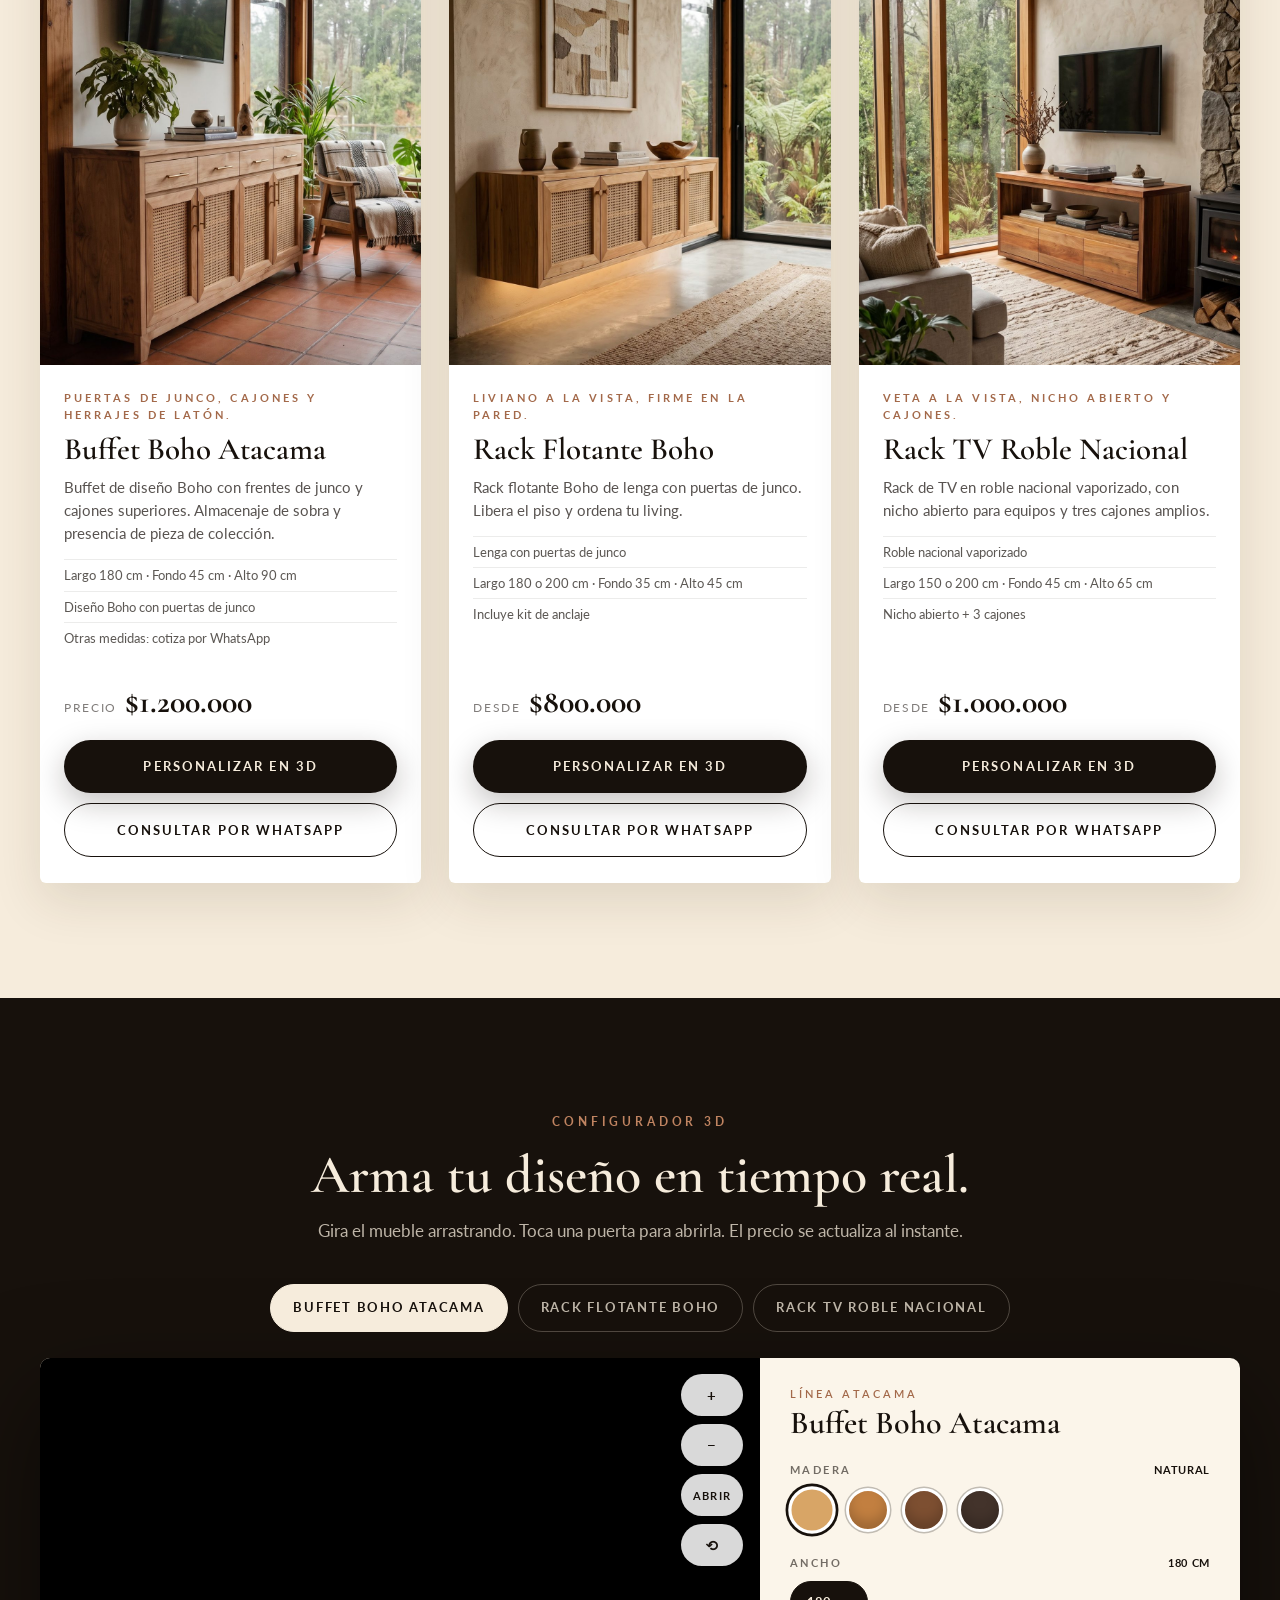
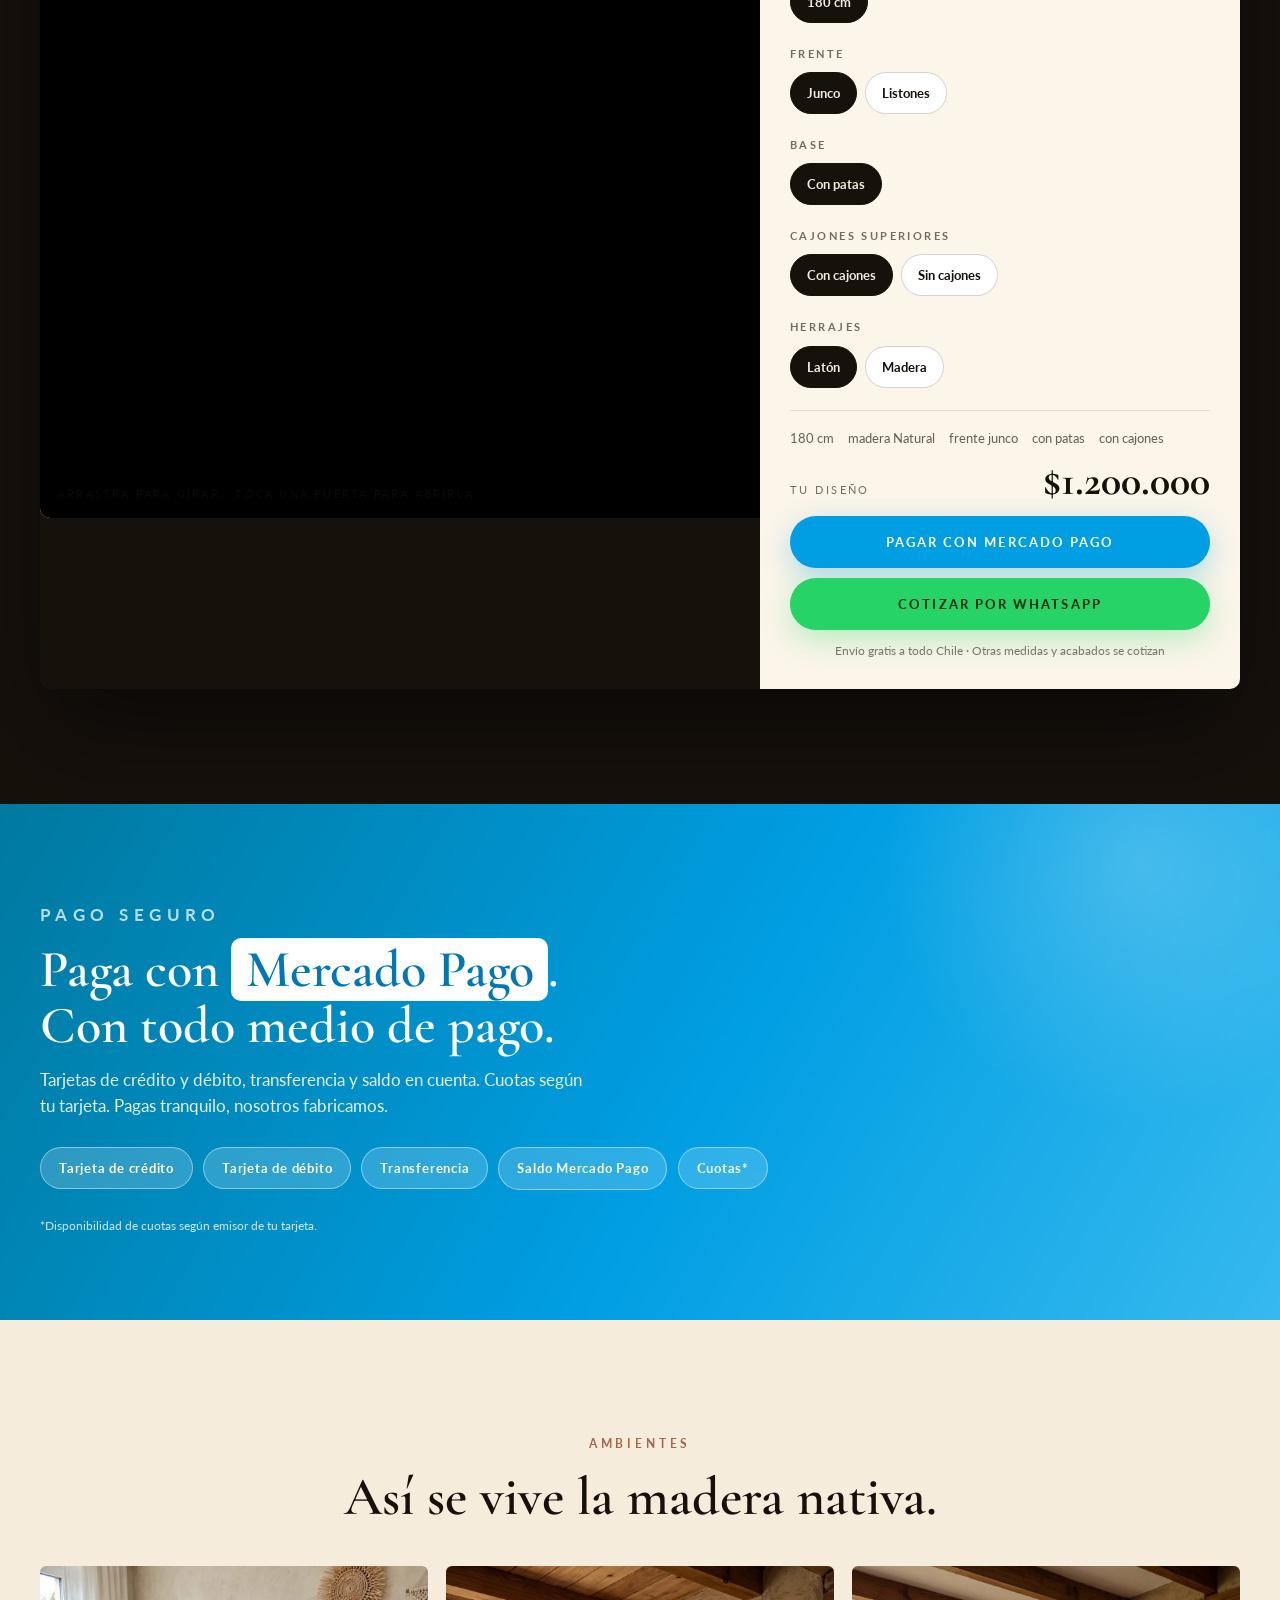
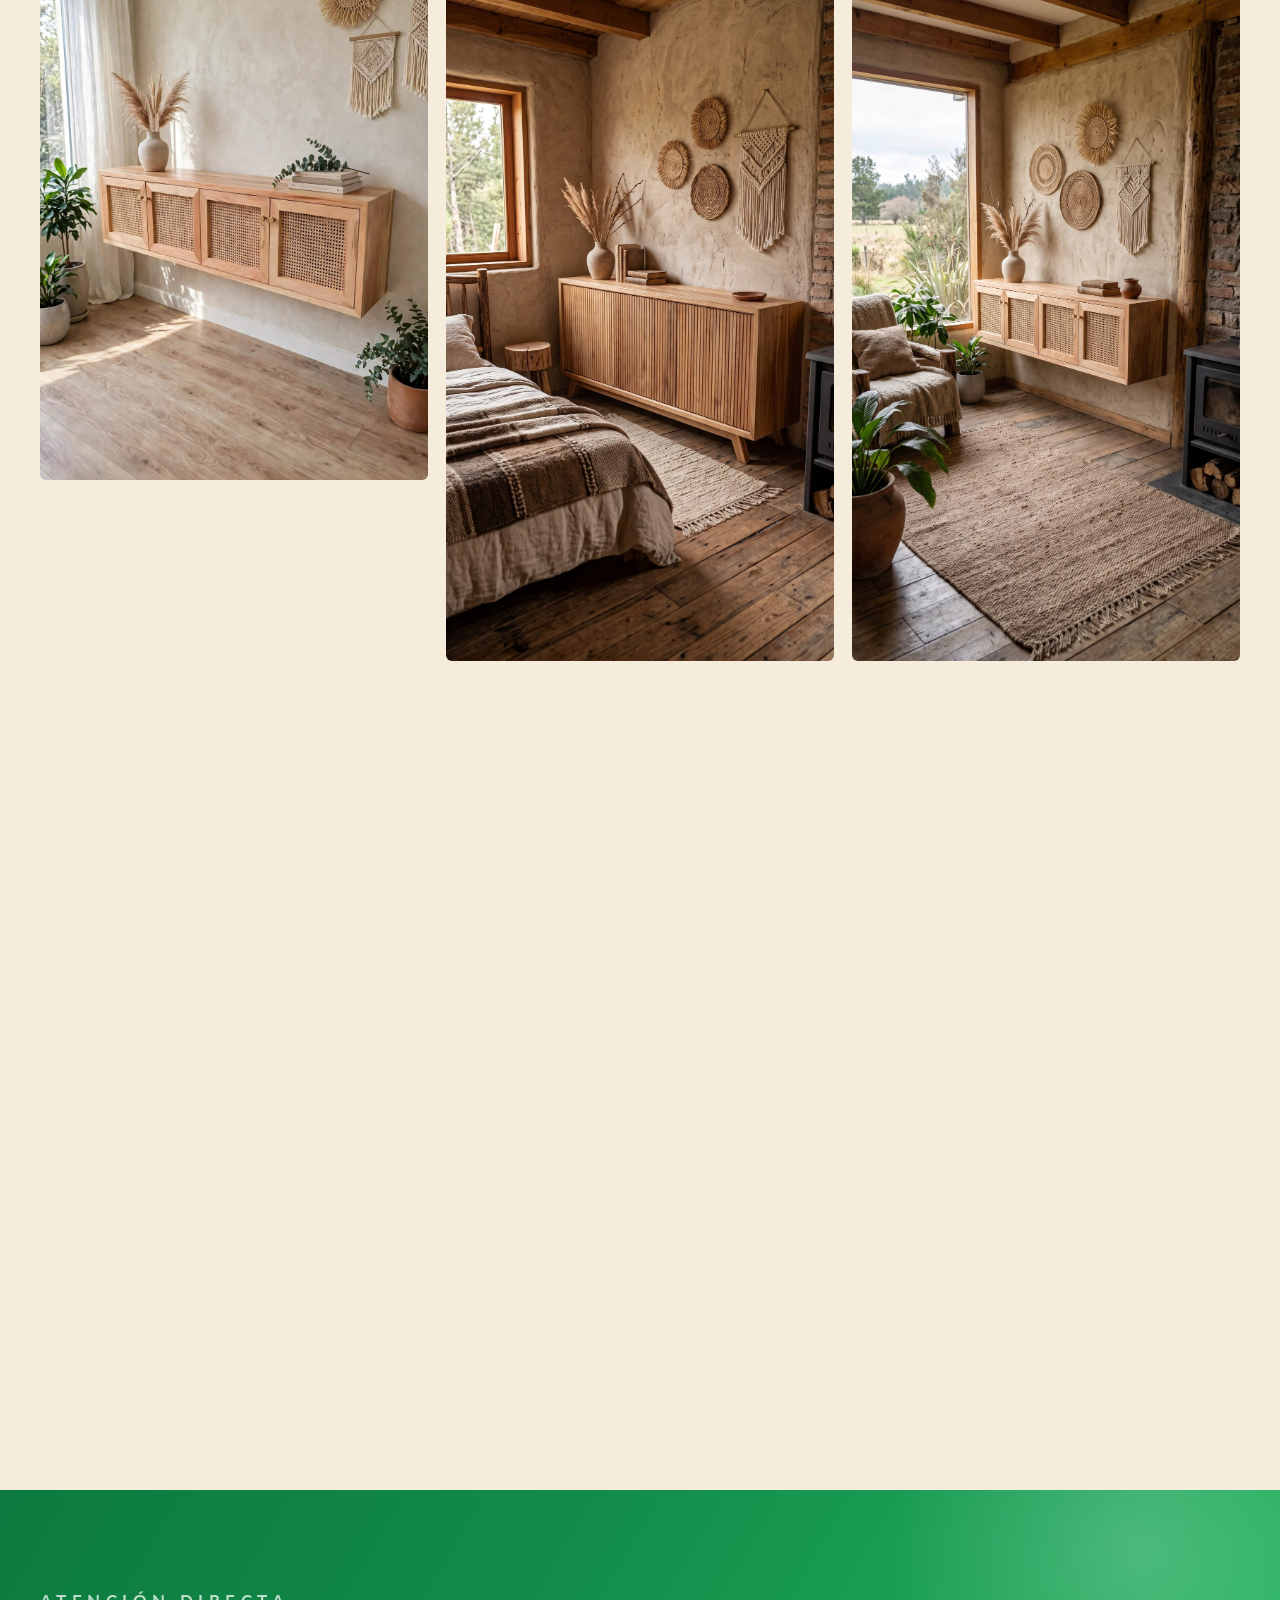
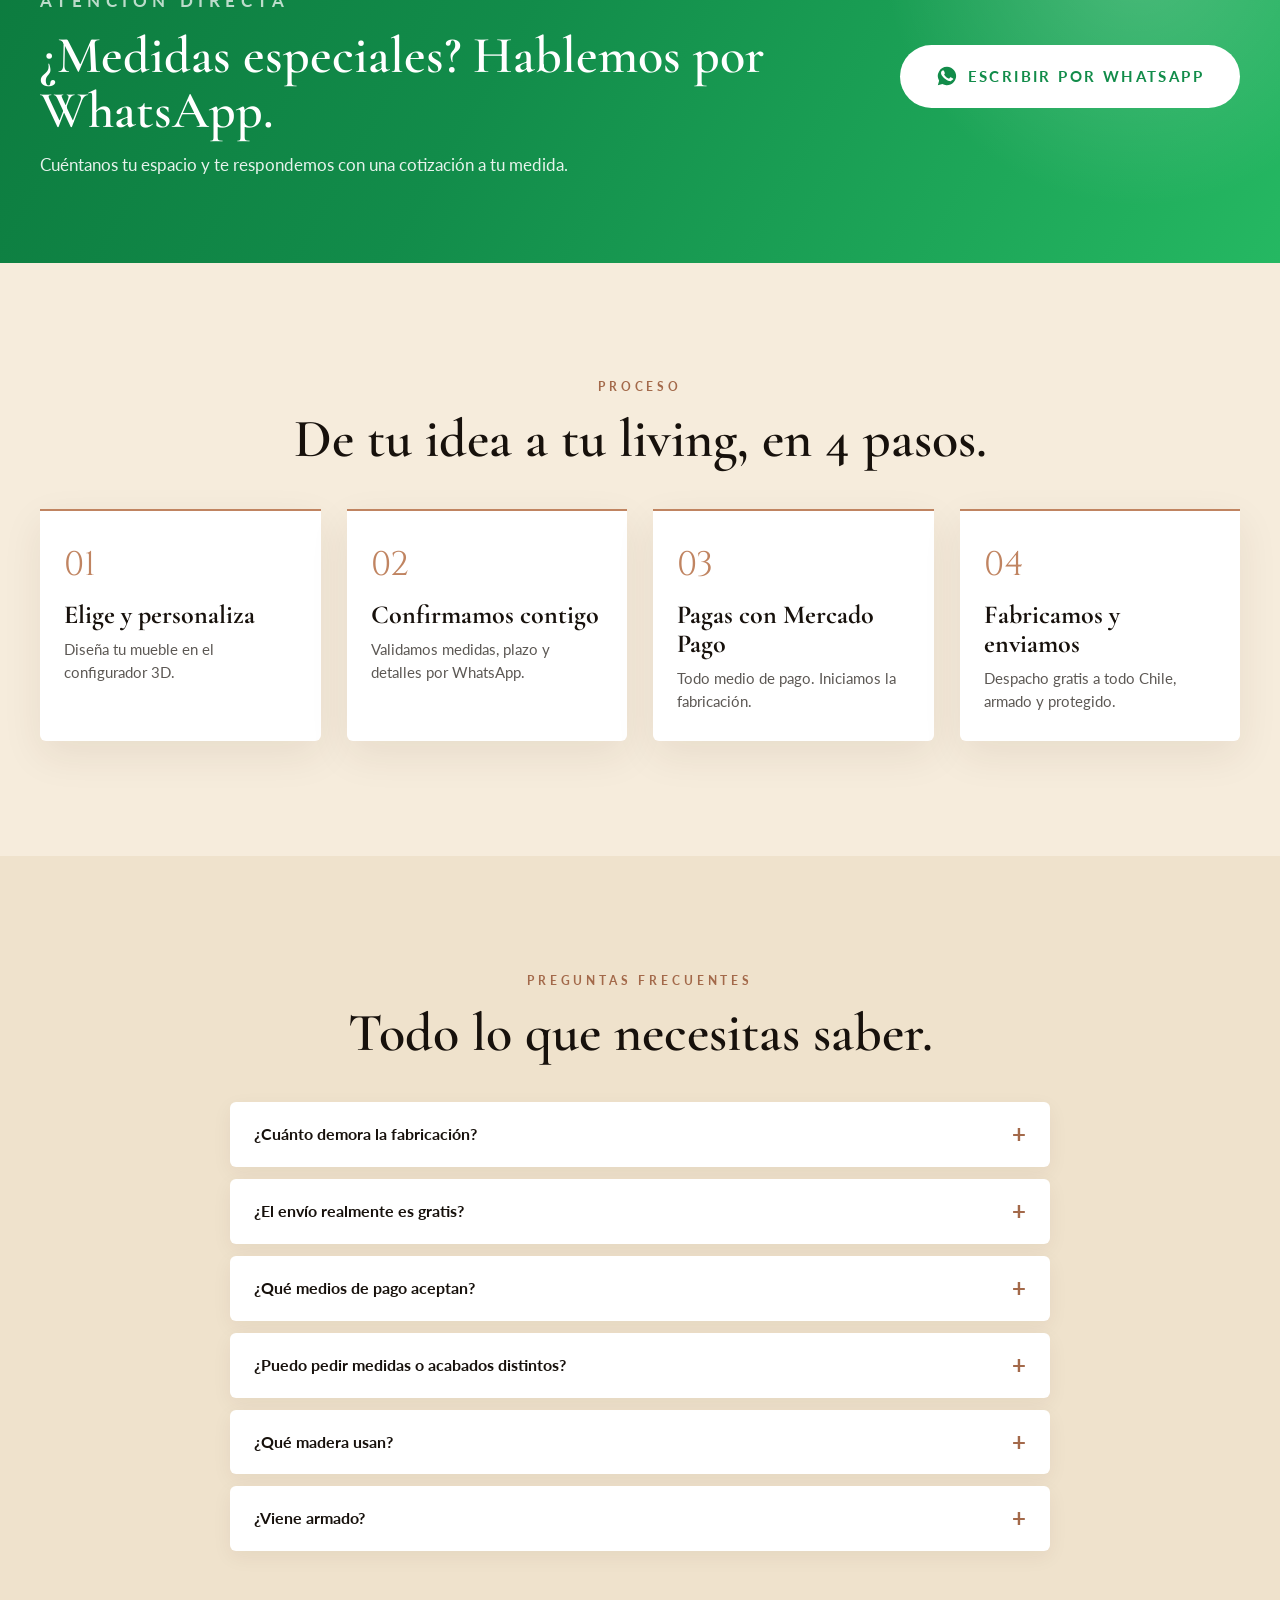
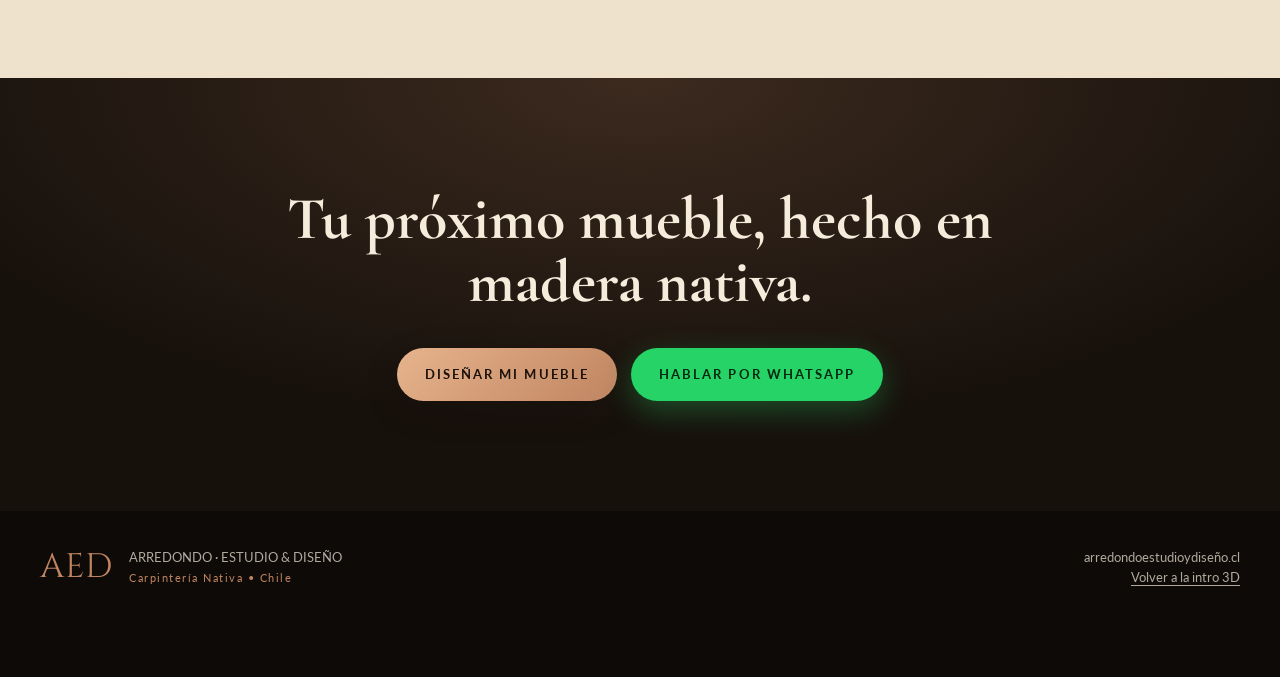
==== commit 45e3d00a: "Fix 3D en móvil (niebla), precios y medidas reales, WhatsApp real Co-Authored-By: Claude Sonnet 5.5 " ====
--- a/tienda.html
+++ b/tienda.html
@@ -4,7 +4,7 @@
 <meta charset="utf-8">
 <meta name="viewport" content="width=device-width, initial-scale=1, viewport-fit=cover">
 <title>Muebles de madera nativa a medida | Arredondo Estudio & Diseño</title>
-<meta name="description" content="Aparador Atacama, Rack Flotante Bosque y Rack TV Nativo. Diseña tu mueble en 3D, envío gratis a todo Chile y paga con Mercado Pago.">
+<meta name="description" content="Buffet Boho Atacama, Rack Flotante Boho y Rack TV Roble Nacional. Diseña tu mueble en 3D, envío gratis a todo Chile y paga con Mercado Pago.">
 <meta name="theme-color" content="#17110c">
 <meta property="og:title" content="Arredondo Estudio & Diseño — Muebles de madera nativa">
 <meta property="og:description" content="Diseña tu mueble en 3D. Envío gratis a todo Chile. Paga con Mercado Pago.">
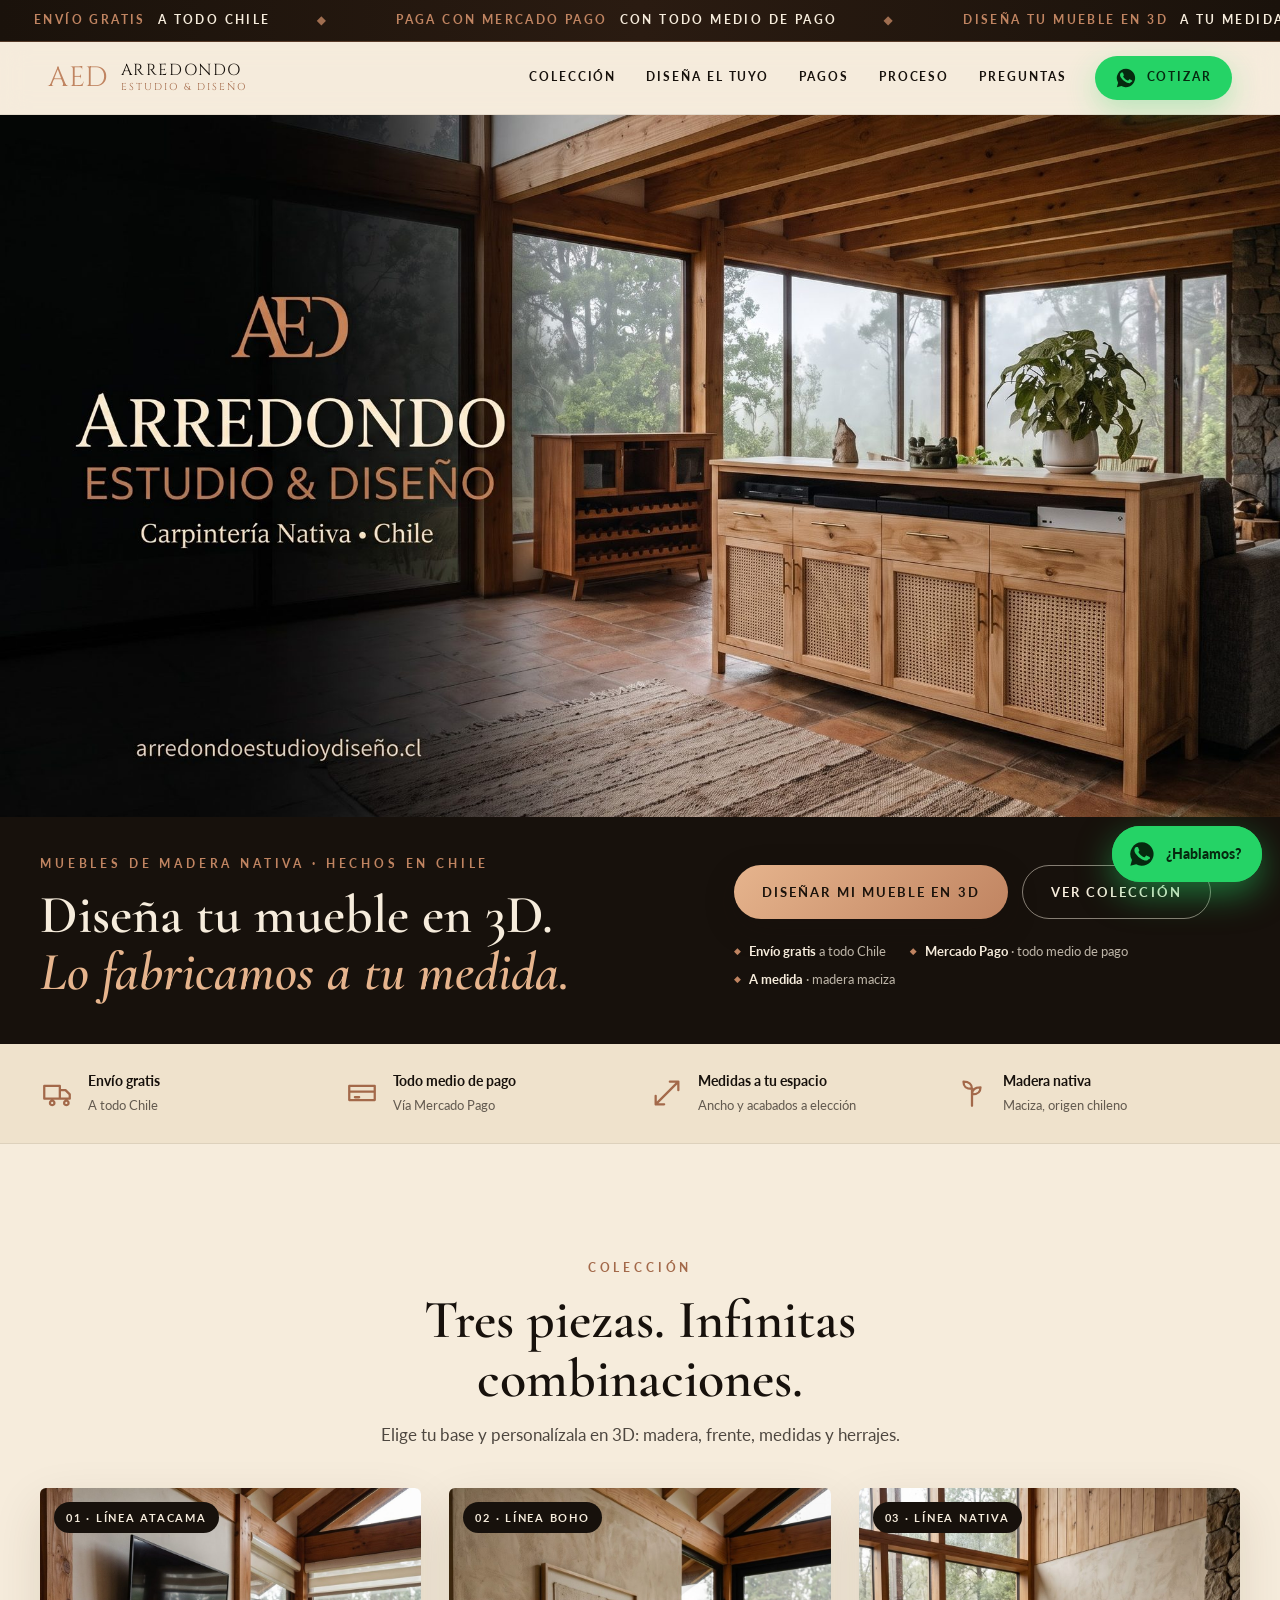
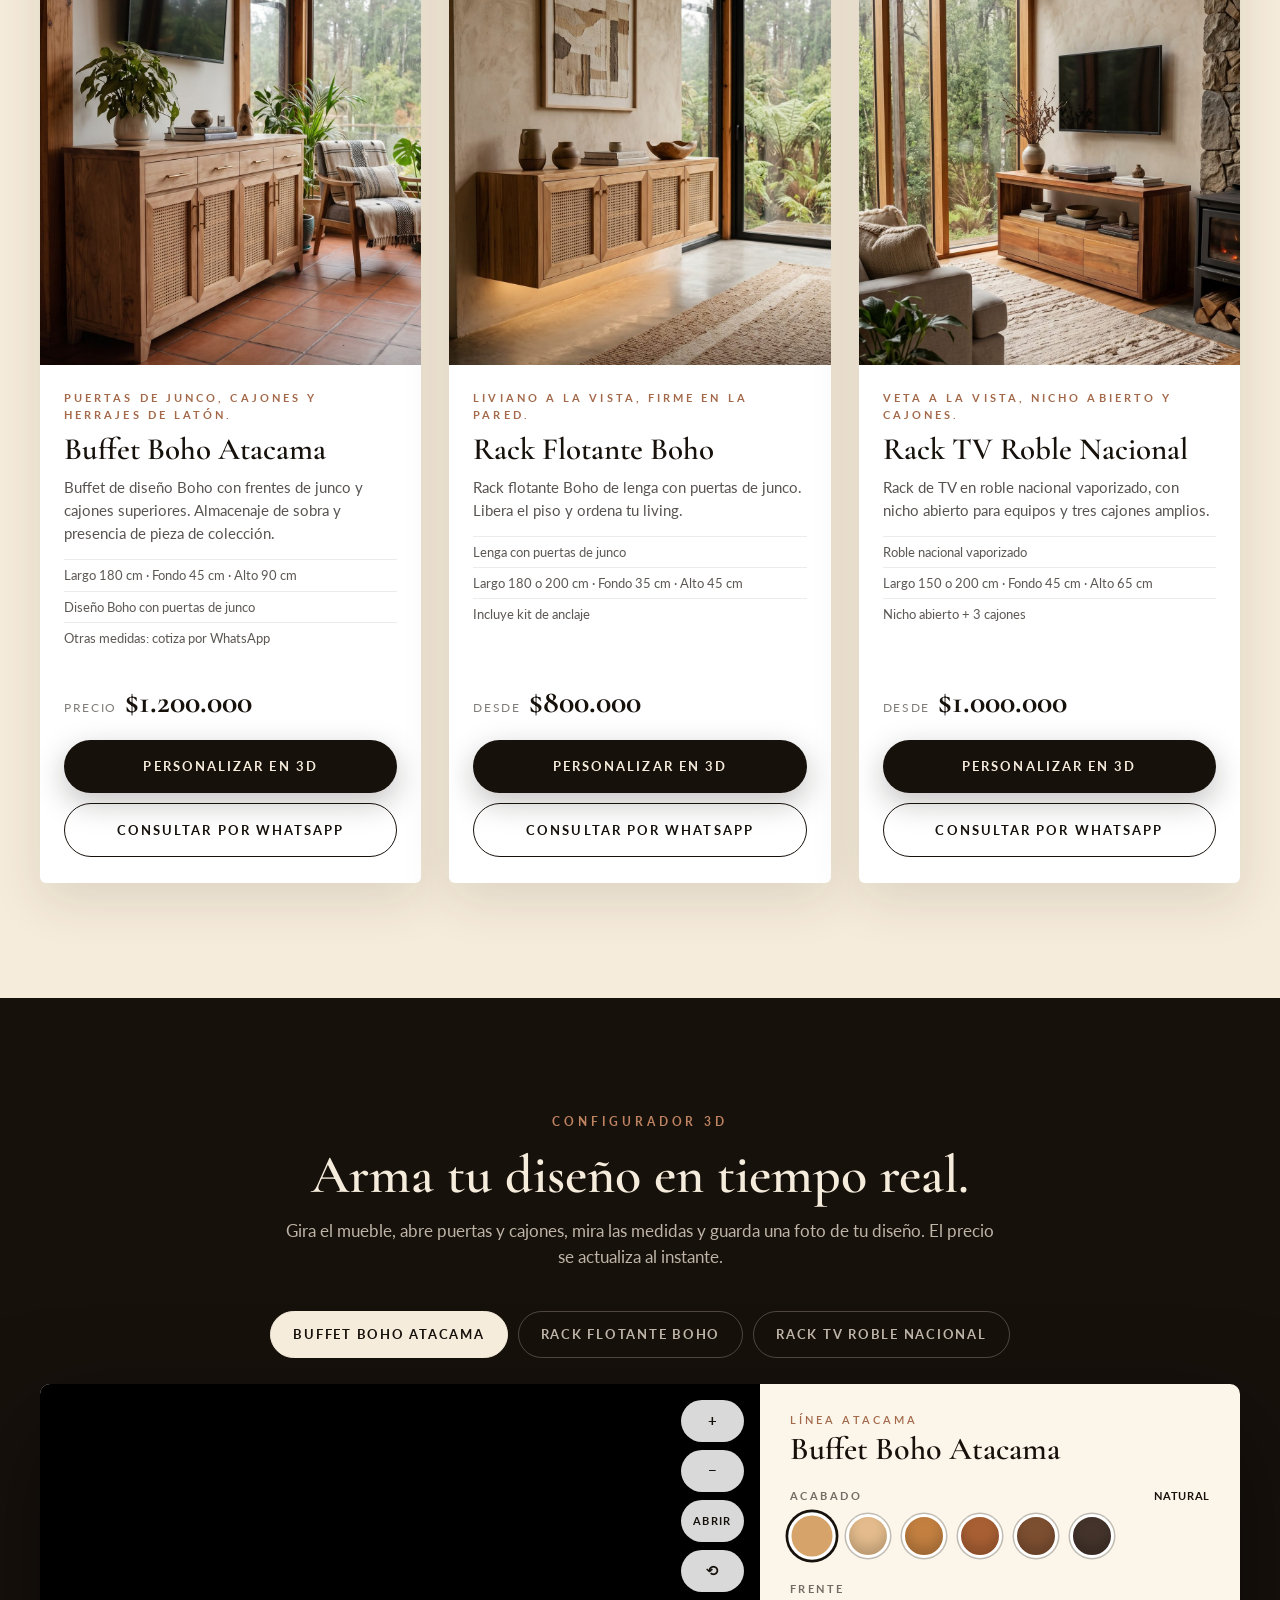
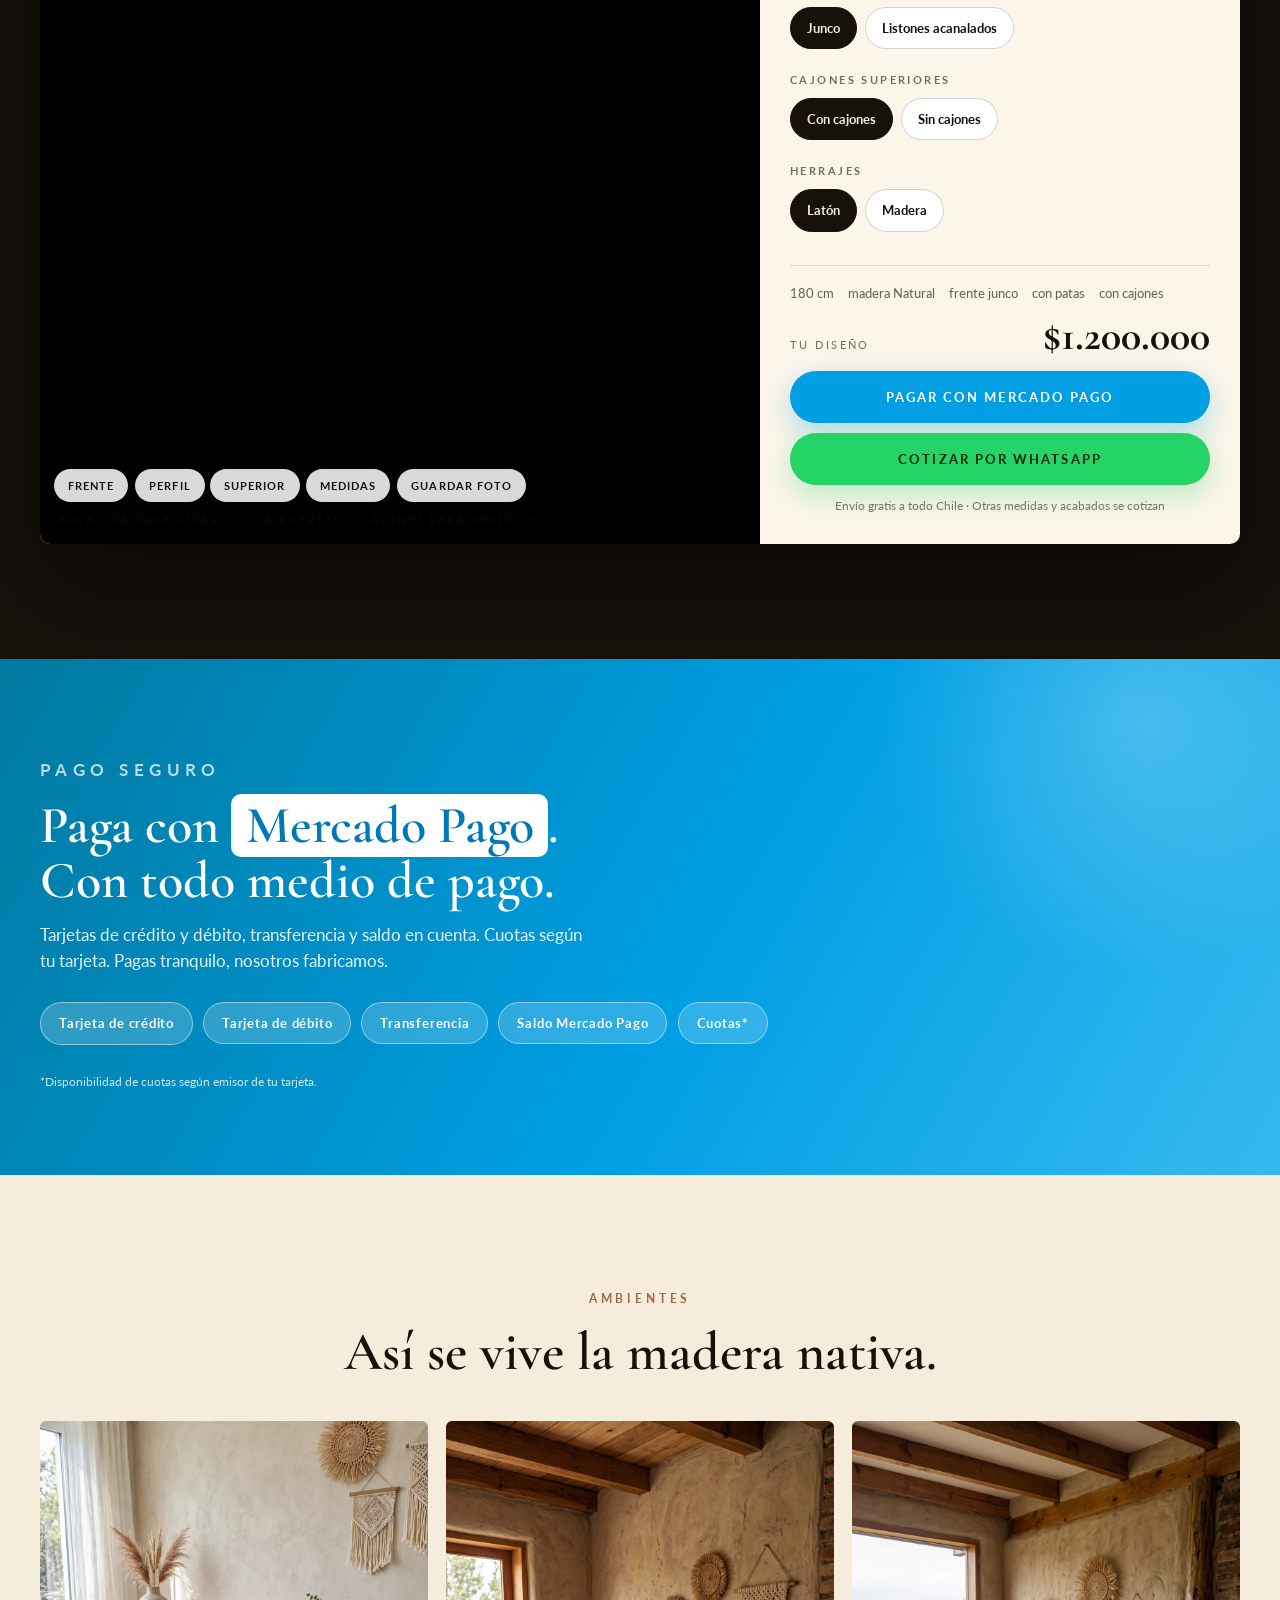
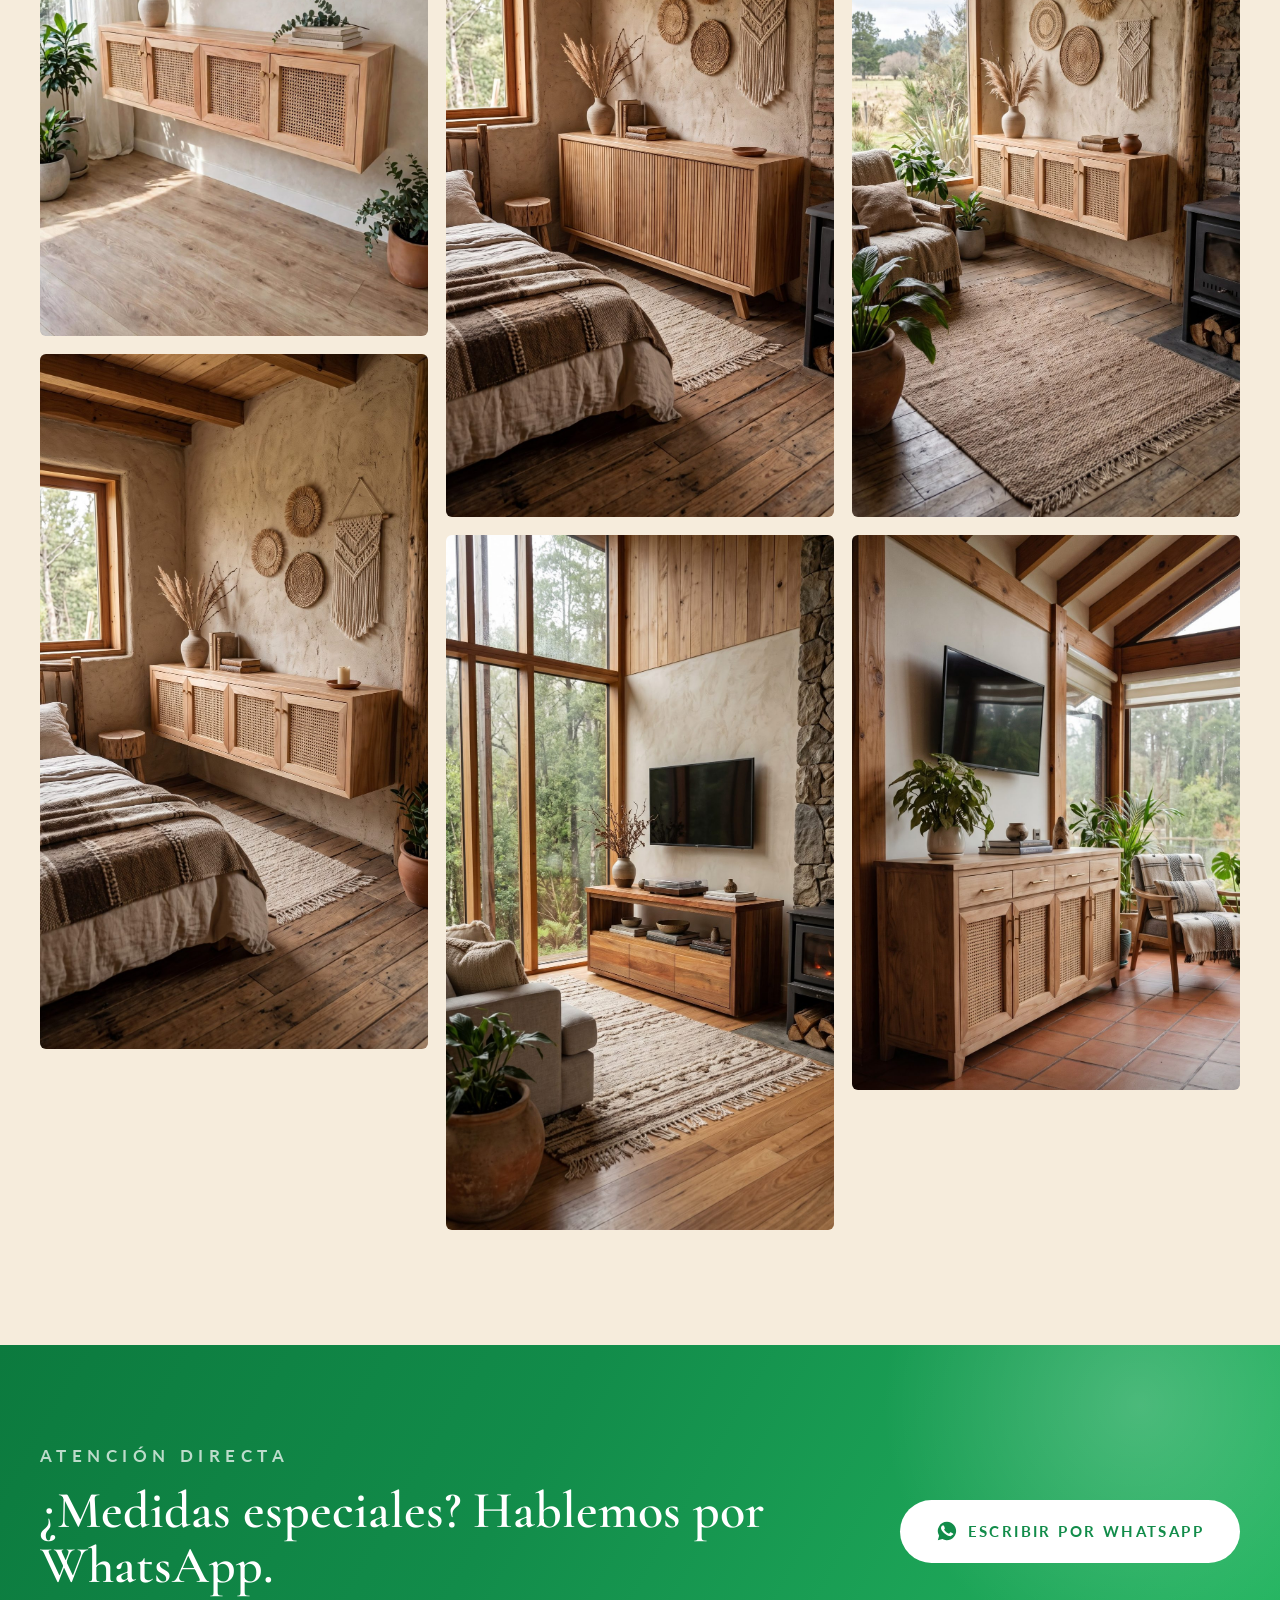
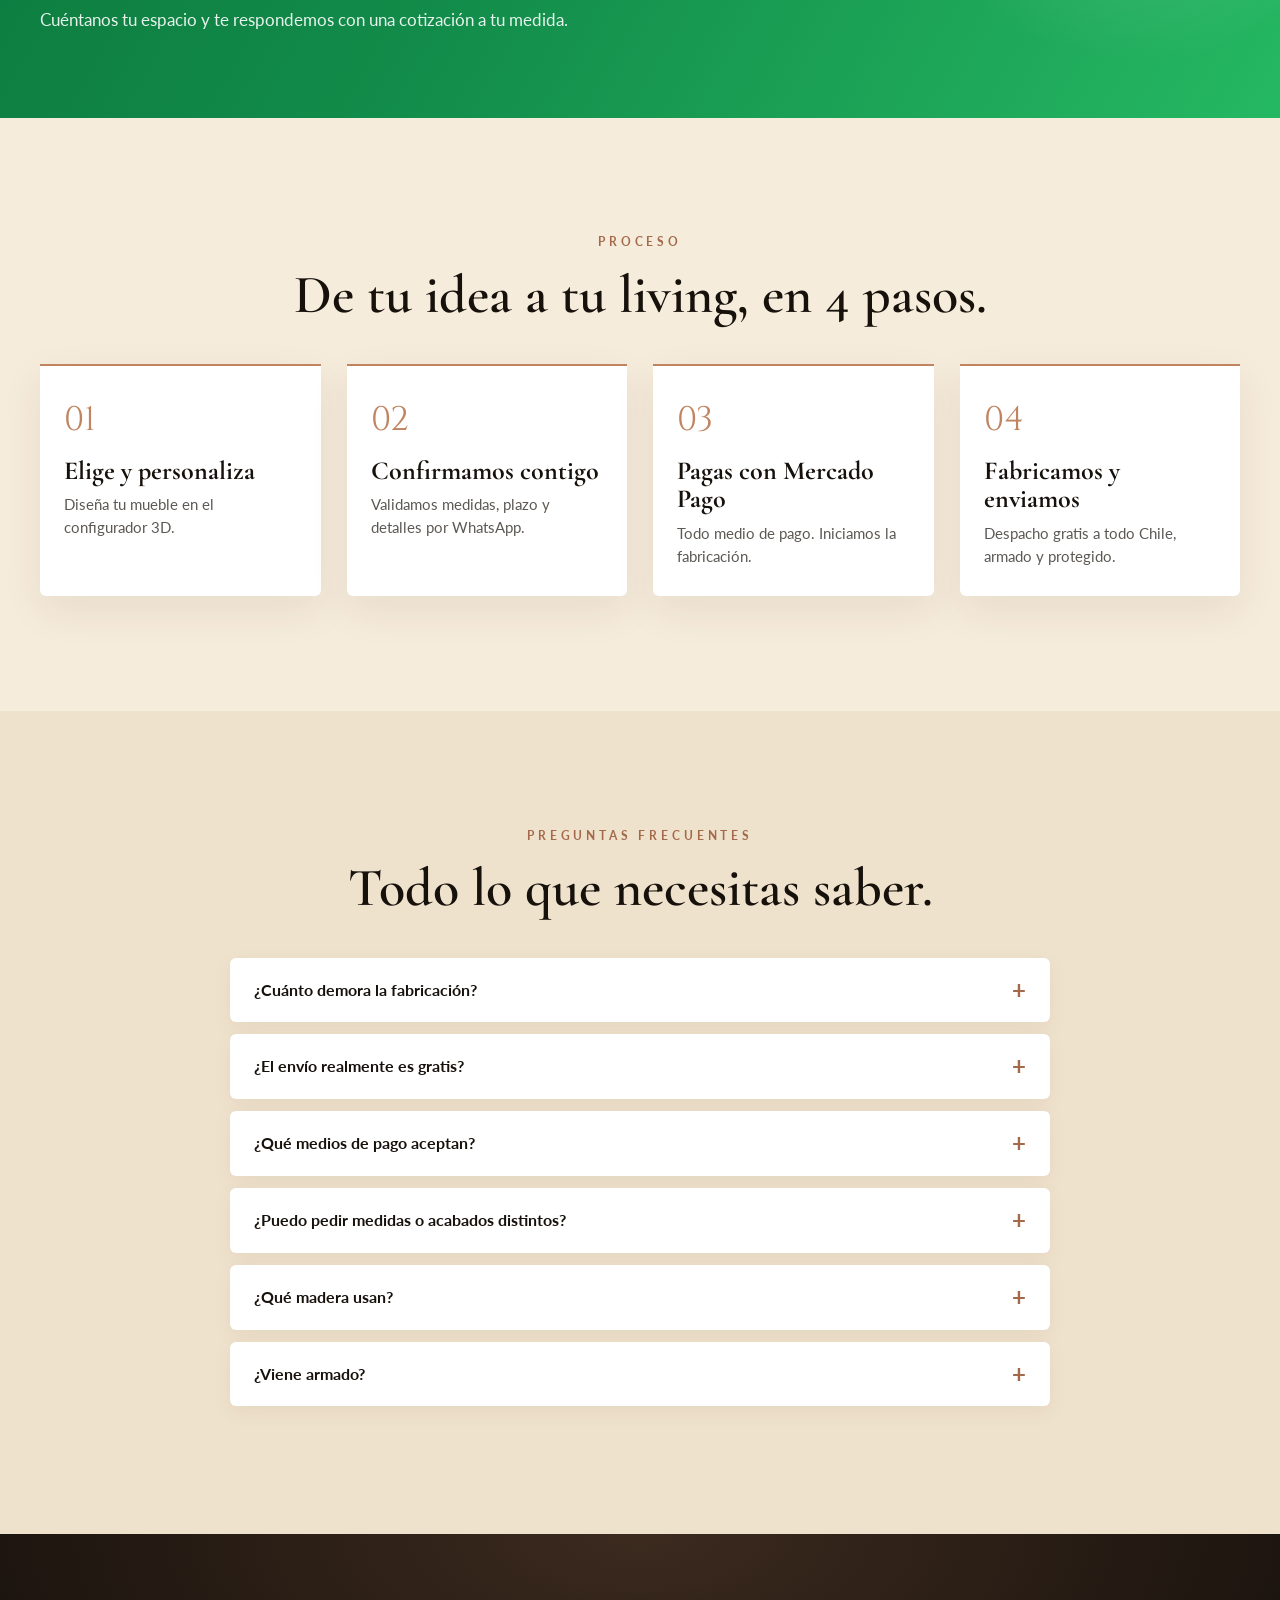
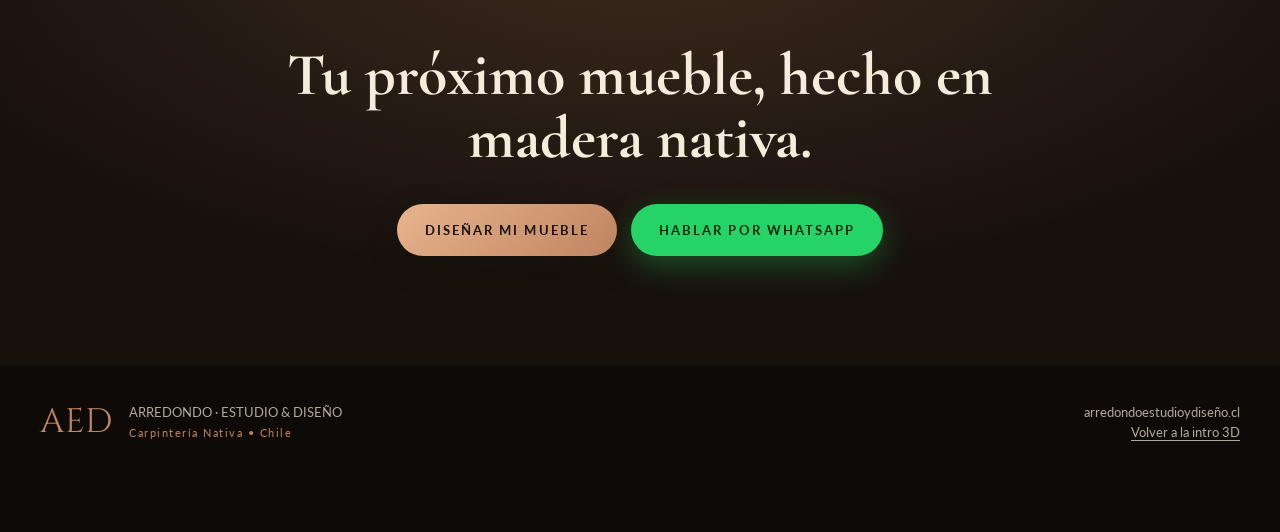
==== commit 0c87af4f: "Configurador 3D fiel a las fotos: marcos en inglete, junco, cajones deslizables, LED, medidas, vista" ====
--- a/tienda.html
+++ b/tienda.html
@@ -93,7 +93,7 @@
     <header class="sec__head reveal">
       <p class="eyebrow">Configurador 3D</p>
       <h2>Arma tu diseño en tiempo real.</h2>
-      <p>Gira el mueble arrastrando. Toca una puerta para abrirla. El precio se actualiza al instante.</p>
+      <p>Gira el mueble, abre puertas y cajones, mira las medidas y guarda una foto de tu diseño. El precio se actualiza al instante.</p>
     </header>
     <div class="cfg reveal">
       <div class="cfg__tabs" id="cfgTabs" role="tablist"></div>
@@ -106,7 +106,10 @@
             <button id="openAll" aria-label="Abrir o cerrar puertas">Abrir</button>
             <button id="resetView" aria-label="Restablecer vista">⟲</button>
           </div>
-          <p class="cfg__hint">Arrastra para girar · toca una puerta para abrirla</p>
+          <div class="cfg__views" role="toolbar" aria-label="Vistas">
+            <button data-view="front">Frente</button><button data-view="side">Perfil</button><button data-view="top">Superior</button><button id="dimsBtn">Medidas</button><button id="snapBtn">Guardar foto</button>
+          </div>
+          <p class="cfg__hint">Arrastra para girar · toca puertas y cajones para abrirlos</p>
           <p class="cfg__nogl" id="noGl" hidden>Tu dispositivo no soporta 3D. Escríbenos y te mostramos fotos y medidas.</p>
         </div>
         <aside class="cfg__panel" id="cfgPanel"></aside>
--- a/css/tienda.css
+++ b/css/tienda.css
@@ -114,6 +114,10 @@
 .cfg__tools button { min-width: 42px; height: 42px; padding: 0 12px; border-radius: 100px; background: rgba(255, 255, 255, .85); backdrop-filter: blur(8px); color: var(--ink); font-weight: 700; font-size: 15px; box-shadow: 0 4px 14px rgba(0, 0, 0, .15); transition: .25s; }
 .cfg__tools button:hover { background: #fff; transform: scale(1.06); }
 #openAll { font-size: 11px; letter-spacing: .12em; text-transform: uppercase; }
+.cfg__views { position: absolute; left: 14px; right: 14px; bottom: 42px; display: flex; flex-wrap: wrap; gap: 6px; }
+.cfg__views button { padding: 8px 14px; border-radius: 100px; background: rgba(255, 255, 255, .85); backdrop-filter: blur(8px); font-size: 11px; font-weight: 700; letter-spacing: .1em; text-transform: uppercase; color: var(--ink); box-shadow: 0 3px 10px rgba(0, 0, 0, .12); transition: .25s; }
+.cfg__views button:hover { background: #fff; }
+.cfg__views button.on { background: var(--ink); color: var(--cream); }
 .cfg__hint { position: absolute; left: 18px; bottom: 16px; font-size: 11px; letter-spacing: .2em; text-transform: uppercase; color: rgba(23, 17, 12, .55); pointer-events: none; }
 .cfg__nogl { position: absolute; inset: 0; display: grid; place-items: center; padding: 30px; text-align: center; color: var(--ink); }
 .cfg__panel { background: #fbf5ea; color: var(--ink); padding: 30px 30px 28px; display: flex; flex-direction: column; gap: 22px; }
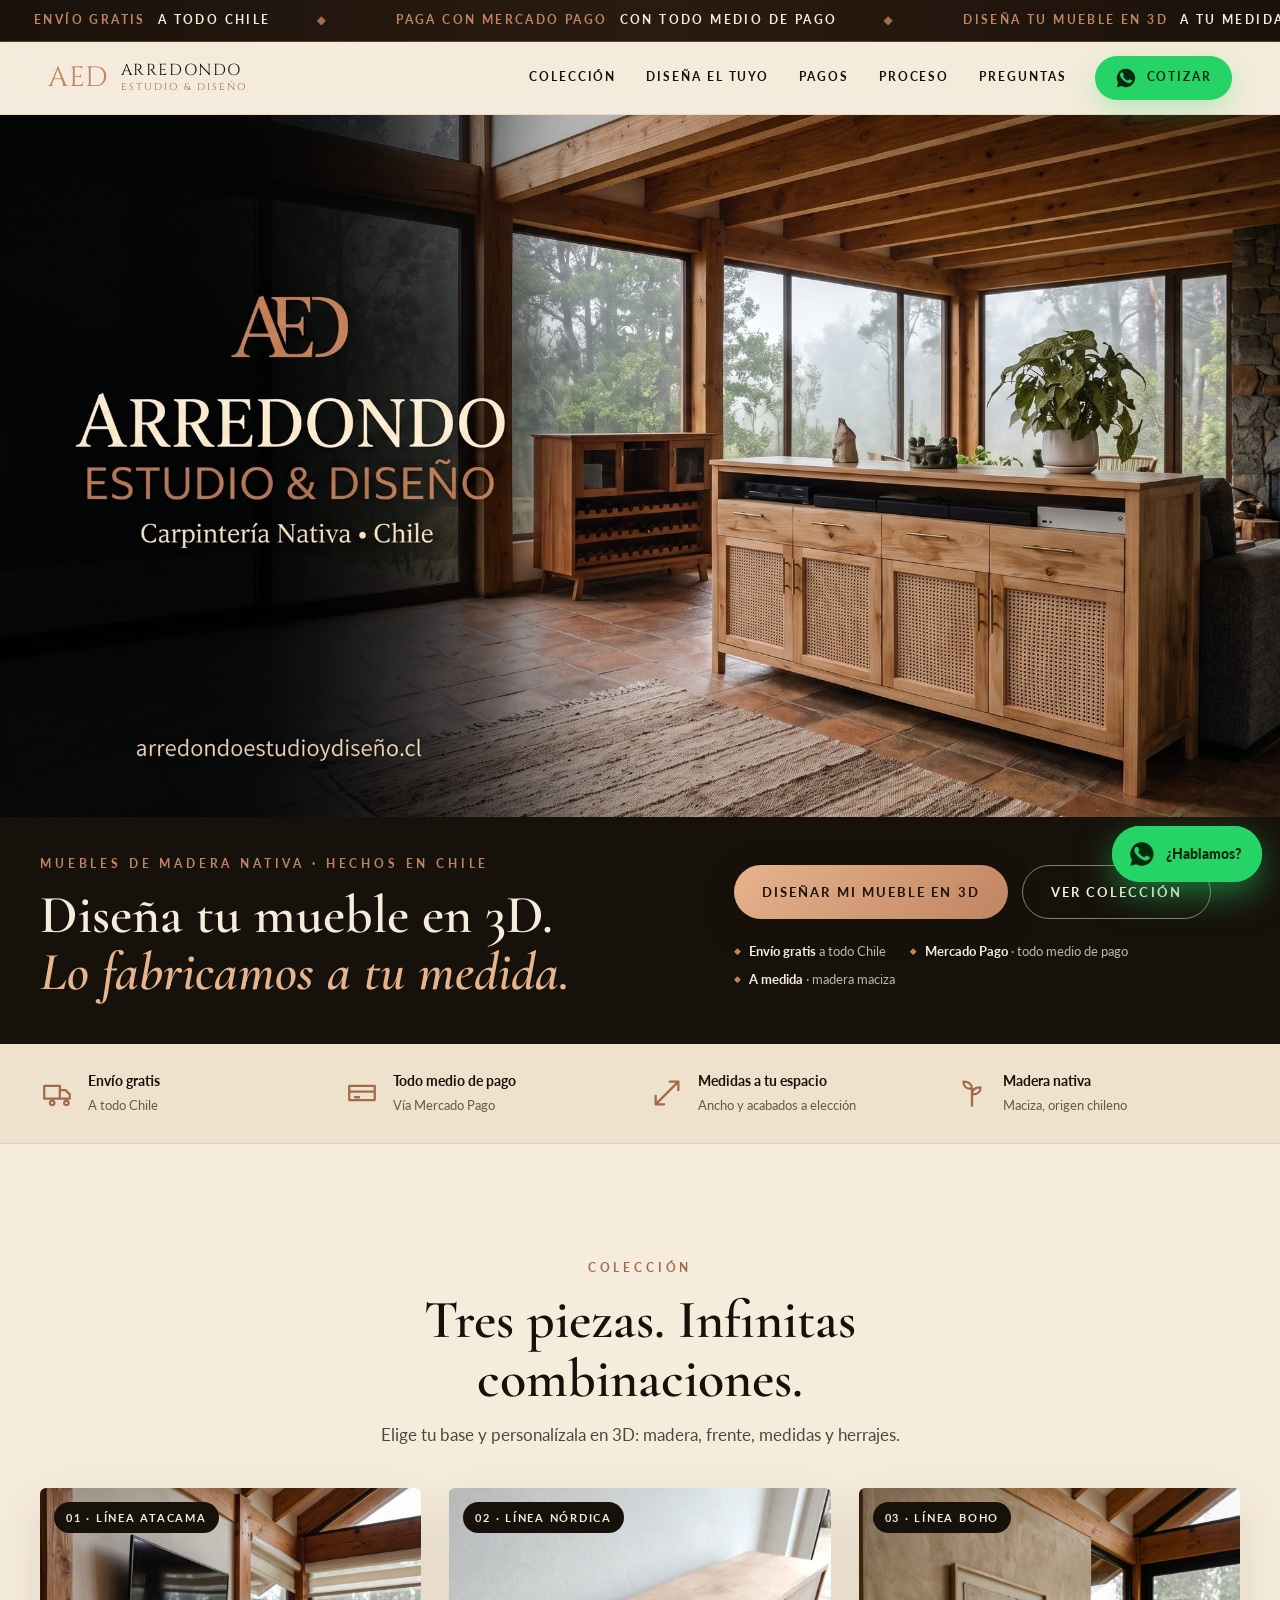
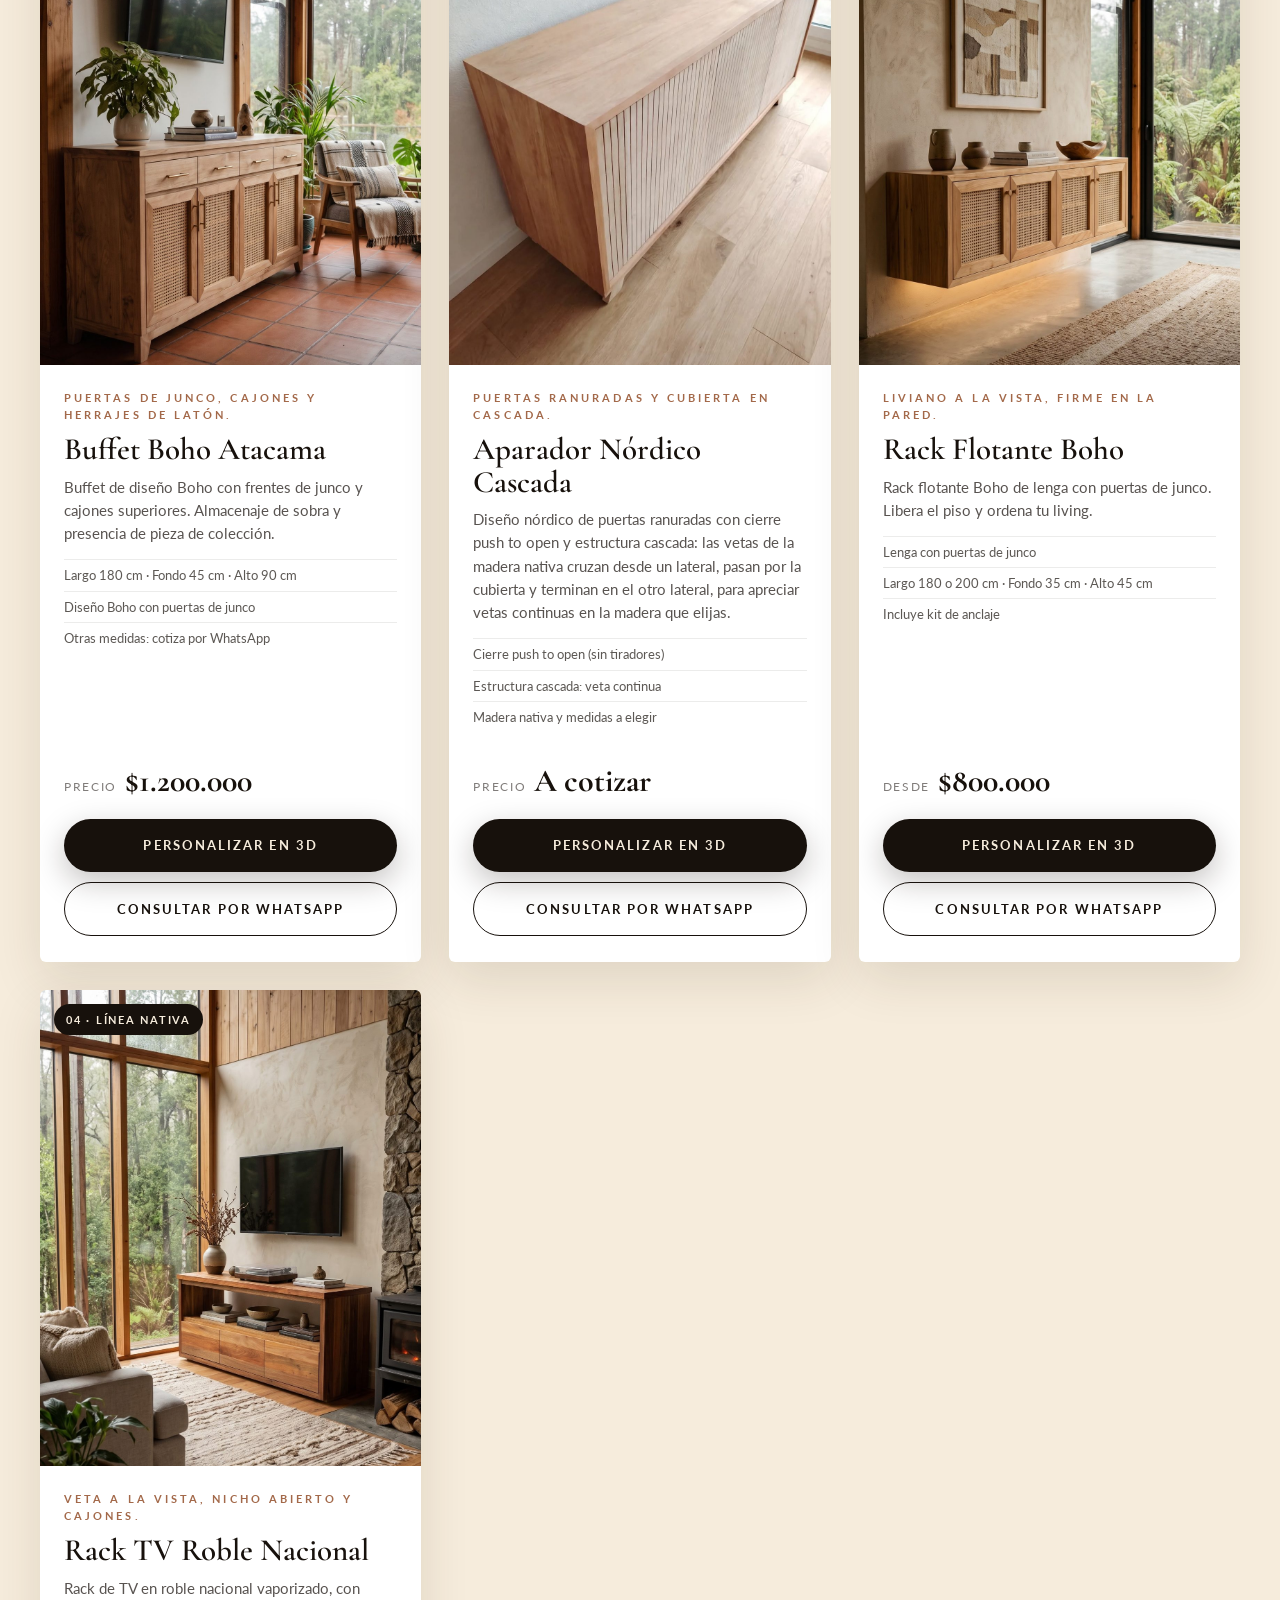
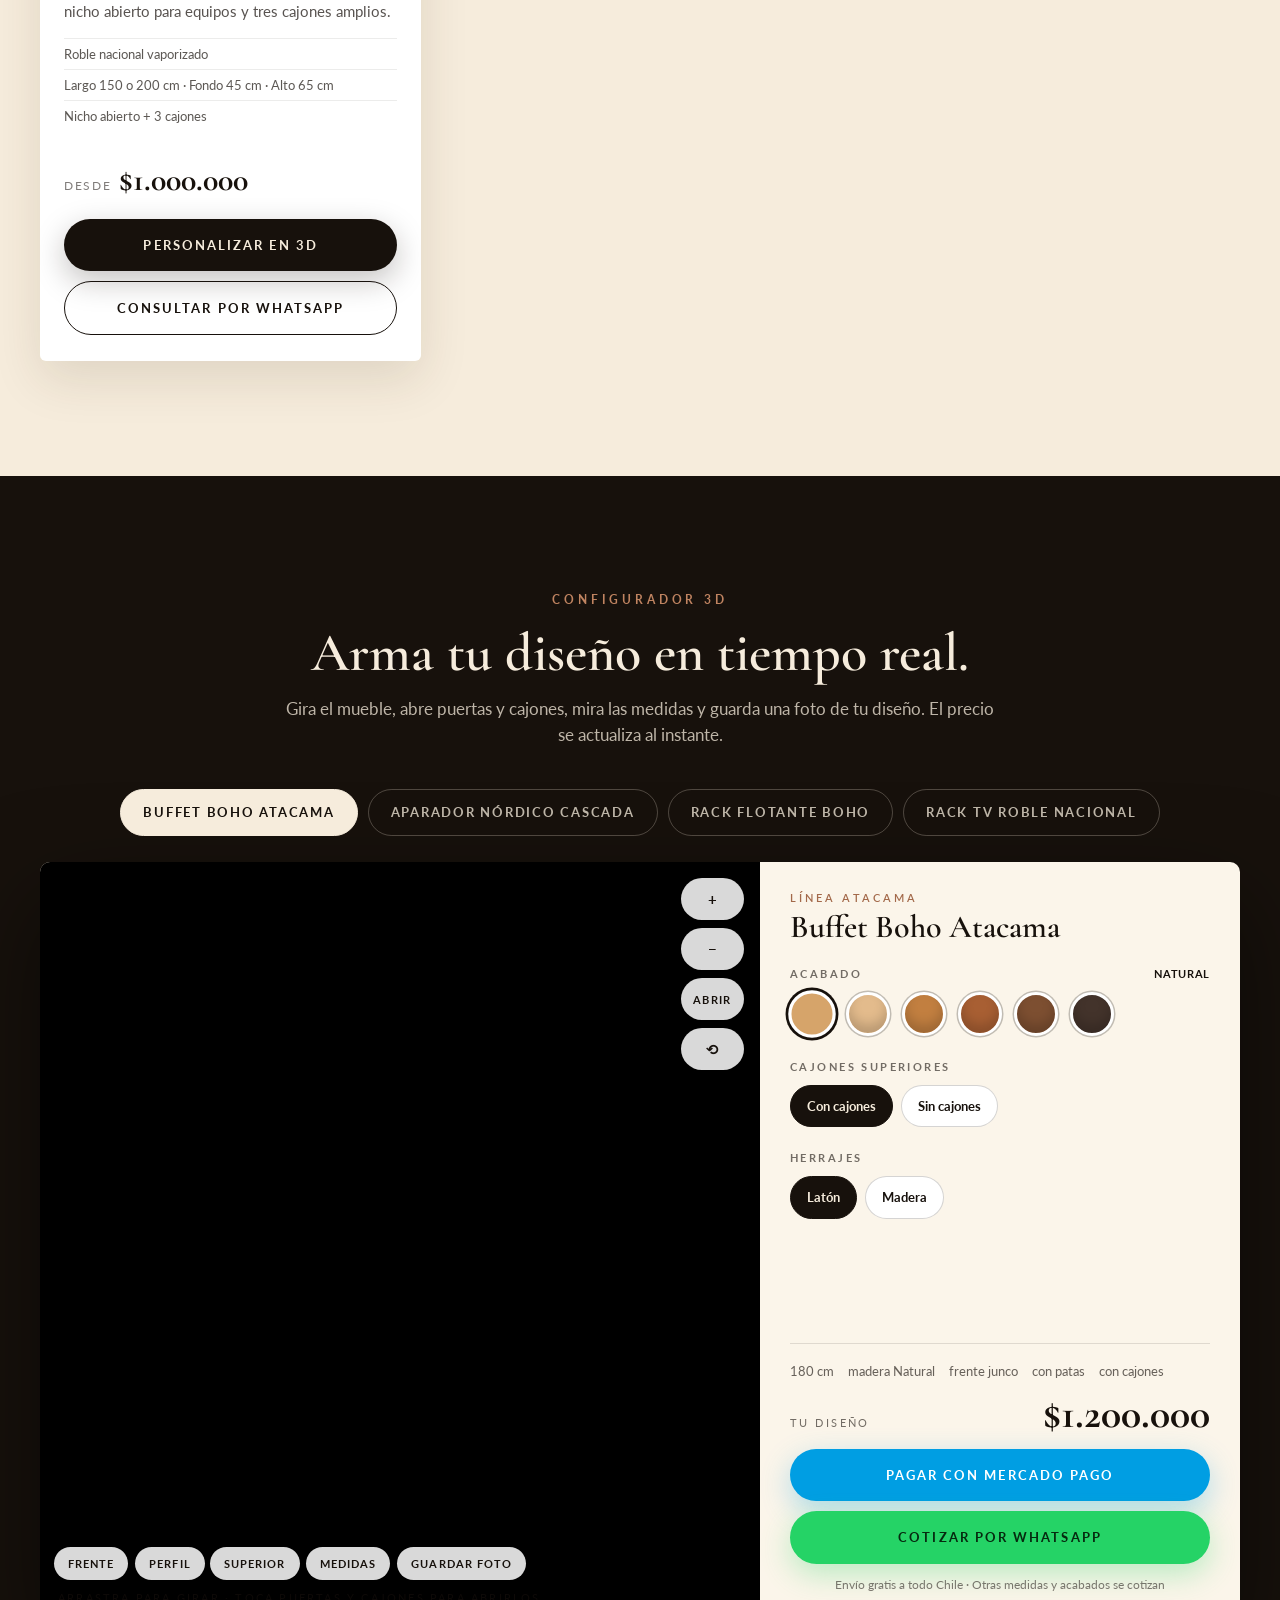
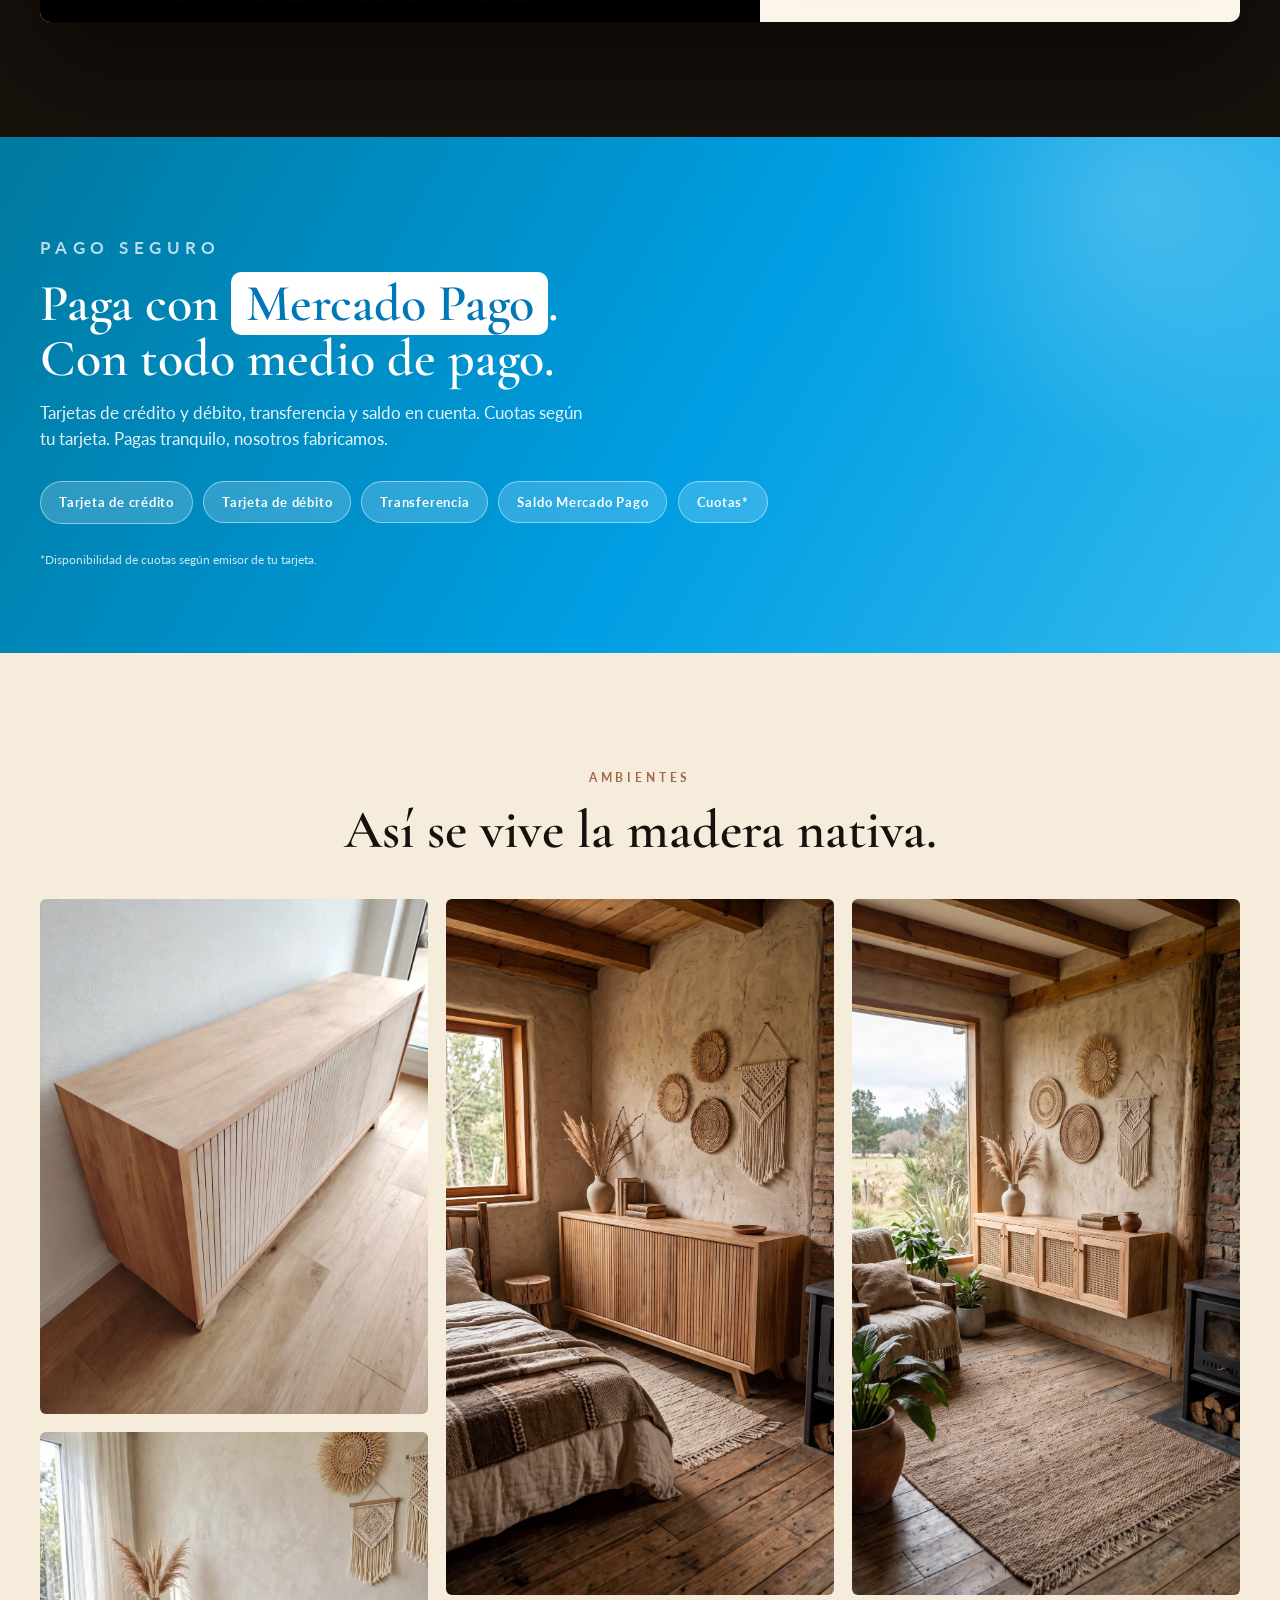
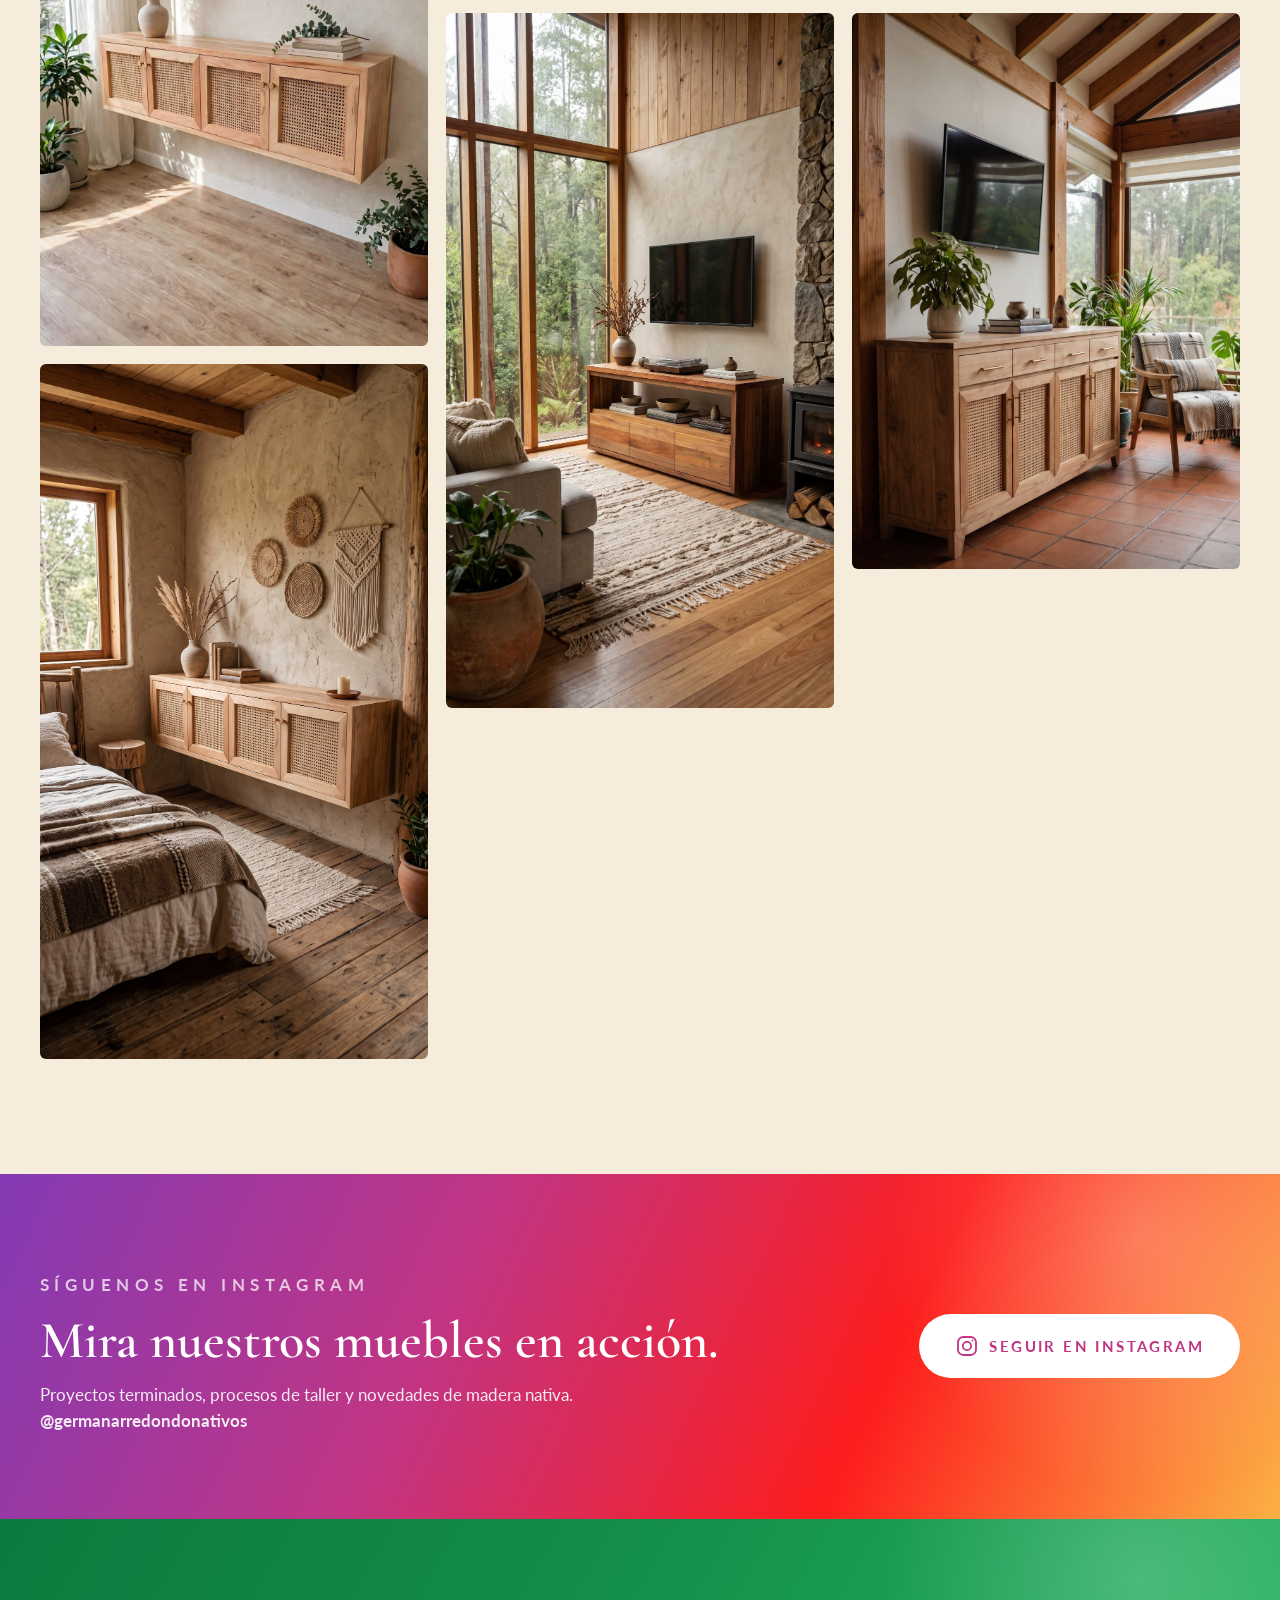
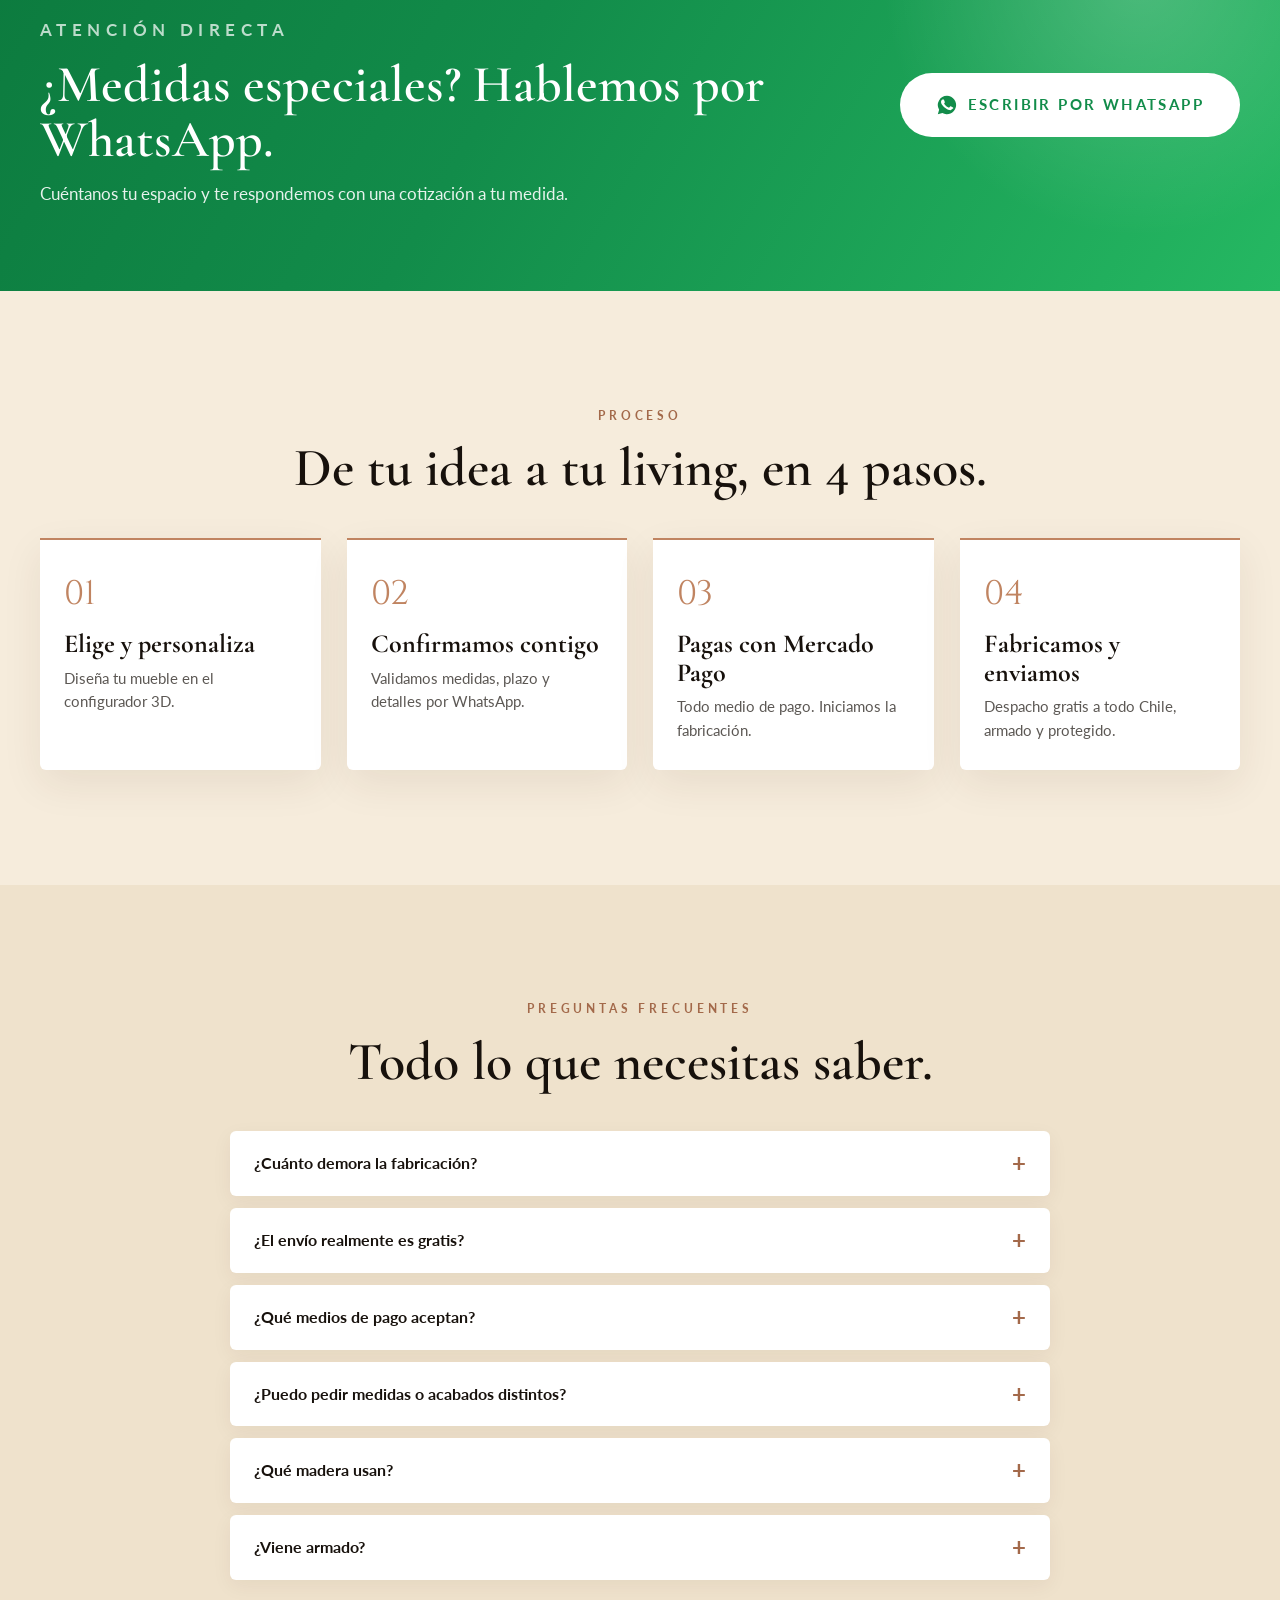
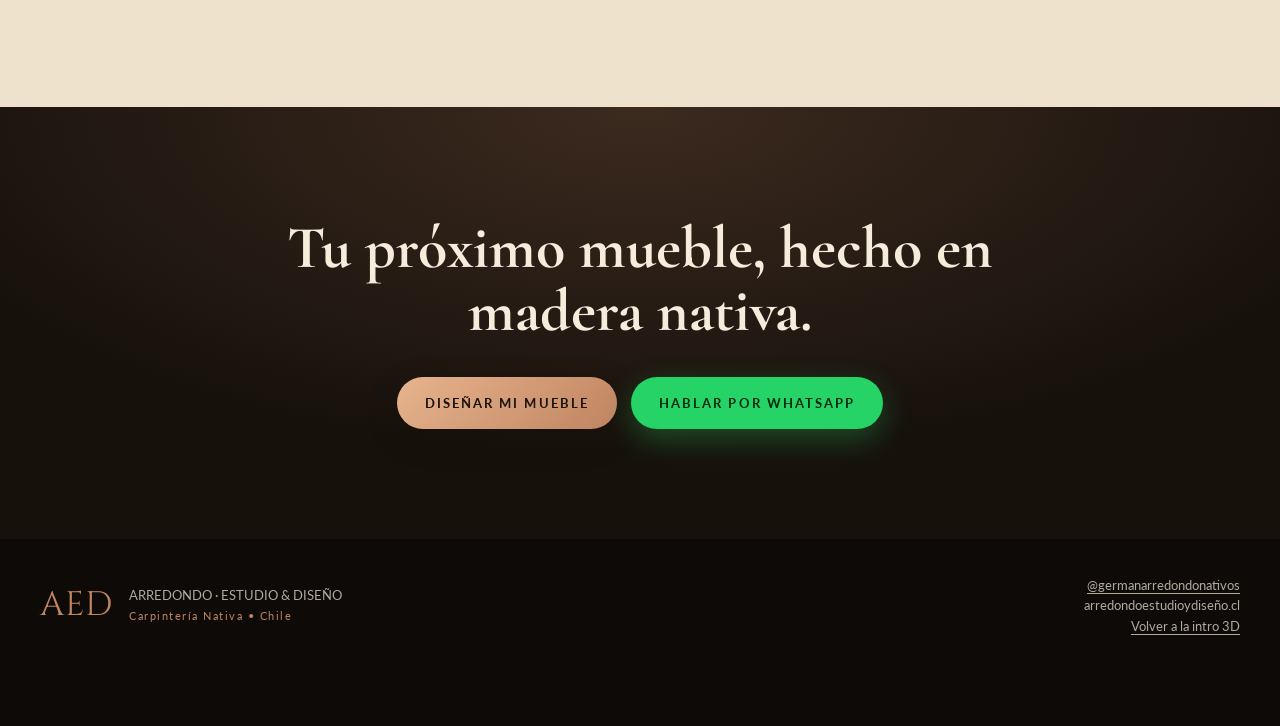
==== commit 0252d608: "Banner de Instagram Co-Authored-By: Claude Sonnet 5.5 <noreply@anthropic.com> Claude-Session: https:" ====
--- a/tienda.html
+++ b/tienda.html
@@ -144,6 +144,21 @@
   </div>
 </section>
 
+<!-- BANNER · INSTAGRAM -->
+<section class="band band--ig" id="instagram">
+  <div class="wrap band__in band__in--row">
+    <div class="band__txt">
+      <p class="eyebrow eyebrow--light">Síguenos en Instagram</p>
+      <h2>Mira nuestros muebles en acción.</h2>
+      <p>Proyectos terminados, procesos de taller y novedades de madera nativa. <b data-ig-handle>@germanarredondonativos</b></p>
+    </div>
+    <a class="btn btn--white btn--ig" data-ig href="https://www.instagram.com/germanarredondonativos" target="_blank" rel="noopener">
+      <svg class="ico" viewBox="0 0 24 24" fill="none" stroke="currentColor" stroke-width="1.8" stroke-linecap="round" stroke-linejoin="round"><rect x="3" y="3" width="18" height="18" rx="5.2"/><circle cx="12" cy="12" r="4.1"/><circle cx="17.4" cy="6.6" r=".9" fill="currentColor" stroke="none"/></svg>
+      Seguir en Instagram
+    </a>
+  </div>
+</section>
+
 <!-- BANNER 3 · WHATSAPP -->
 <section class="band band--wa">
   <div class="wrap band__in band__in--row">
@@ -201,7 +216,7 @@
 <footer class="foot">
   <div class="wrap foot__in">
     <div><span class="mono">AED</span><p>ARREDONDO · ESTUDIO &amp; DISEÑO<br><small>Carpintería Nativa • Chile</small></p></div>
-    <p class="foot__r">arredondoestudioydiseño.cl<br><a href="index.html">Volver a la intro 3D</a></p>
+    <p class="foot__r"><a data-ig href="https://www.instagram.com/germanarredondonativos" target="_blank" rel="noopener" data-ig-handle>@germanarredondonativos</a><br>arredondoestudioydiseño.cl<br><a href="index.html">Volver a la intro 3D</a></p>
   </div>
 </footer>
 
--- a/css/tienda.css
+++ b/css/tienda.css
@@ -154,6 +154,10 @@
 .chips { list-style: none; padding: 0; margin: 0; display: flex; flex-wrap: wrap; gap: 10px; }
 .chips li { padding: 10px 18px; border-radius: 100px; background: rgba(255, 255, 255, .18); border: 1px solid rgba(255, 255, 255, .45); font-size: 13px; font-weight: 700; letter-spacing: .06em; backdrop-filter: blur(6px); }
 .band .band__fine { margin: 0; font-size: 12px; opacity: .8; }
+.band--ig { background: linear-gradient(115deg, #833ab4 0%, #c13584 35%, #fd1d1d 68%, #fcb045 100%); }
+.band--ig::before { content: ''; position: absolute; width: 520px; height: 520px; border-radius: 50%; right: -120px; top: -200px; background: radial-gradient(circle, rgba(255, 255, 255, .22), transparent 70%); }
+.btn--ig { color: #c13584; font-size: 15px; padding: 20px 36px; }
+.btn--ig .ico { width: 24px; height: 24px; }
 .band--wa { background: linear-gradient(120deg, #0c7a3e, var(--wa-d) 40%, #25b862); }
 .band--wa .btn { font-size: 15px; padding: 20px 36px; }
 
@@ -222,7 +226,7 @@
   .hero__img img { height: auto; aspect-ratio: 4 / 3; min-height: 0; }
   .hero__body { grid-template-columns: 1fr; gap: 22px; padding: 28px 0 34px; }
   .band__in--row { grid-template-columns: 1fr; }
-  .band--wa .btn { width: 100%; }
+  .band--wa .btn, .band--ig .btn { width: 100%; }
 }
 @media (max-width: 560px) {
   .steps { grid-template-columns: 1fr; }
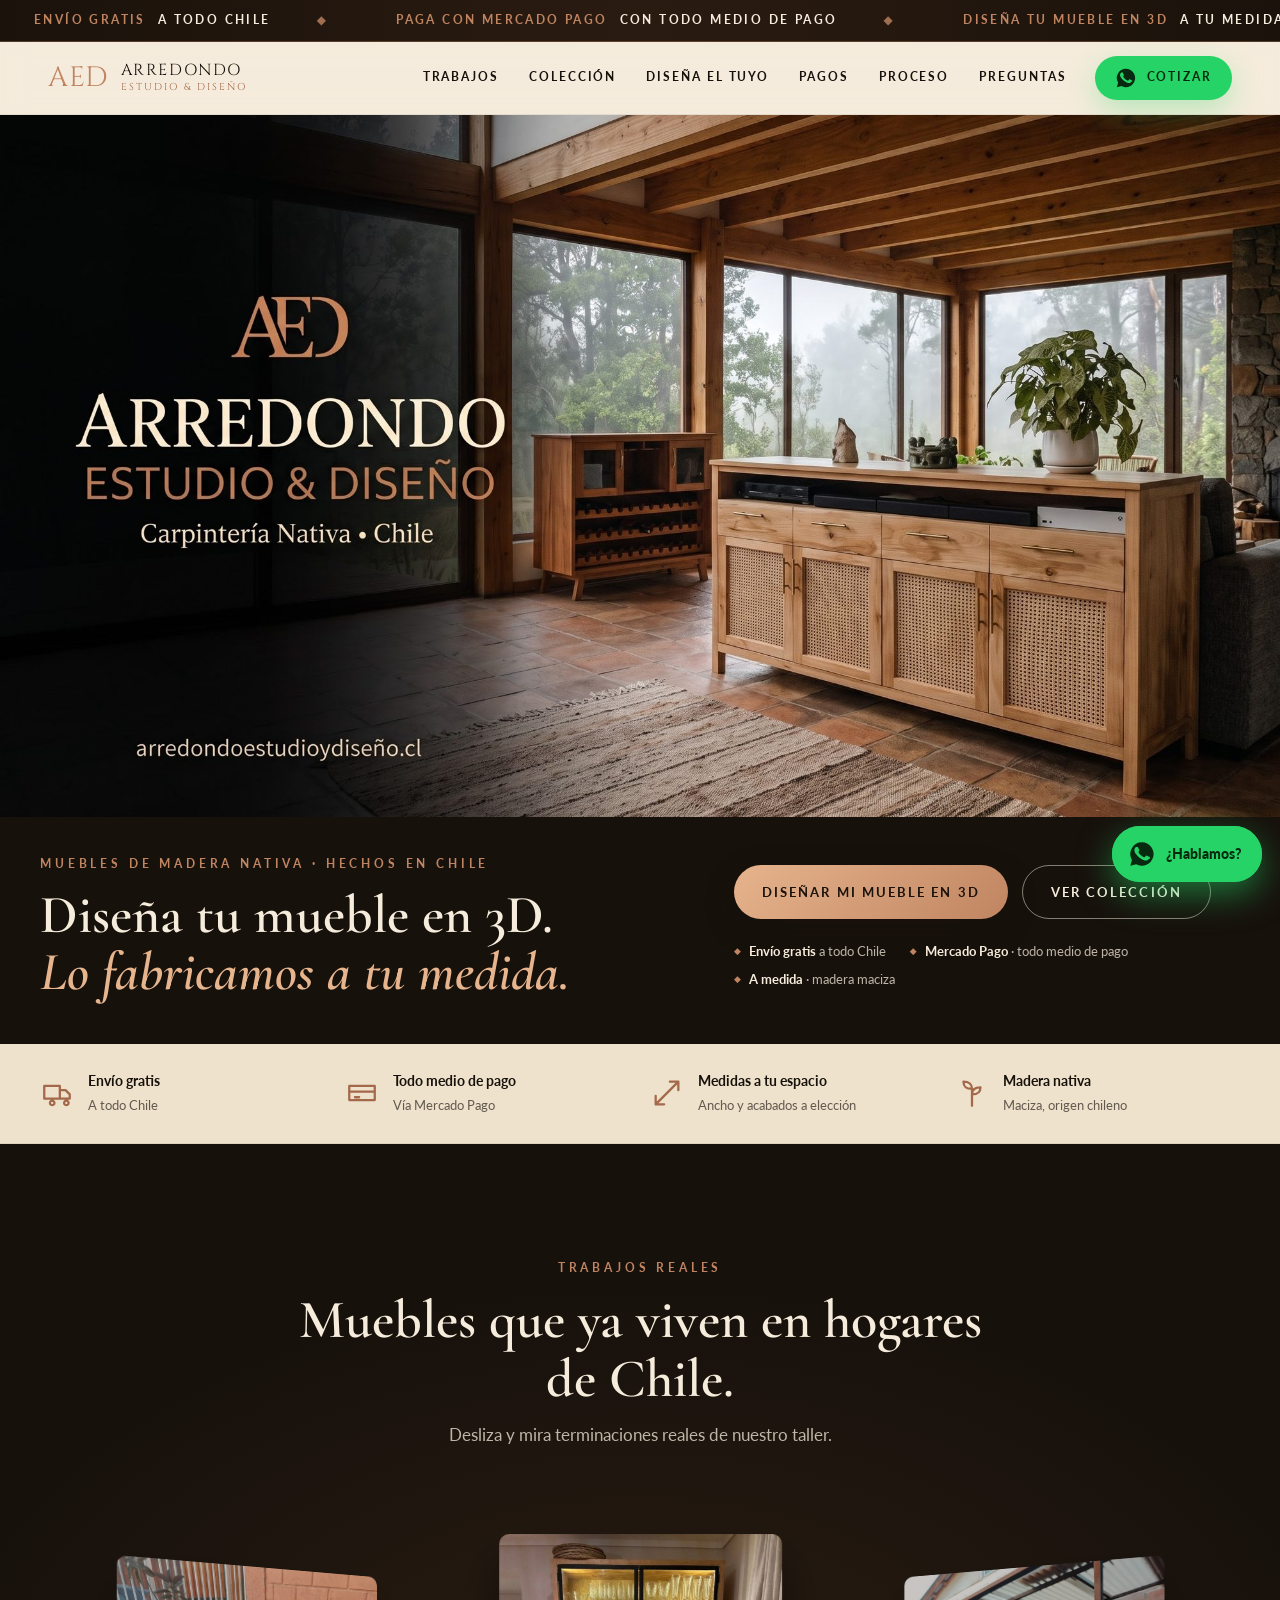
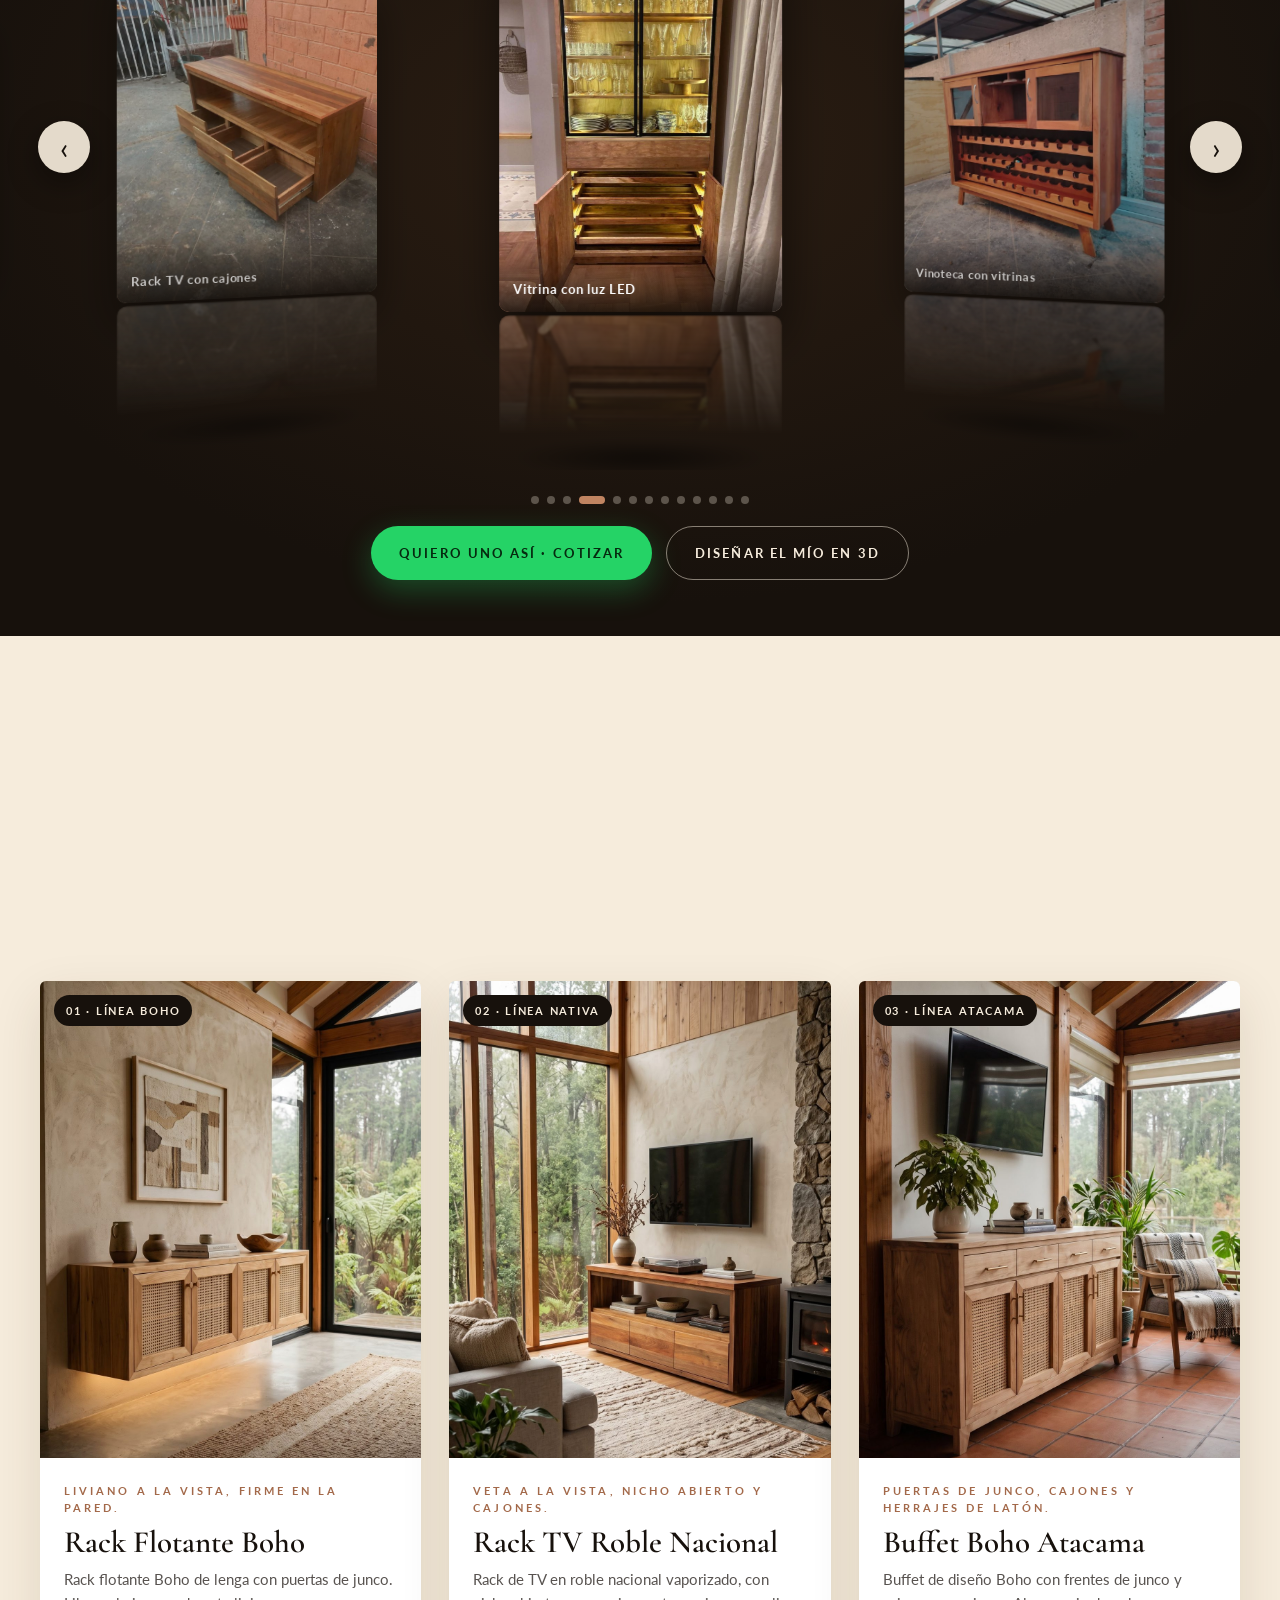
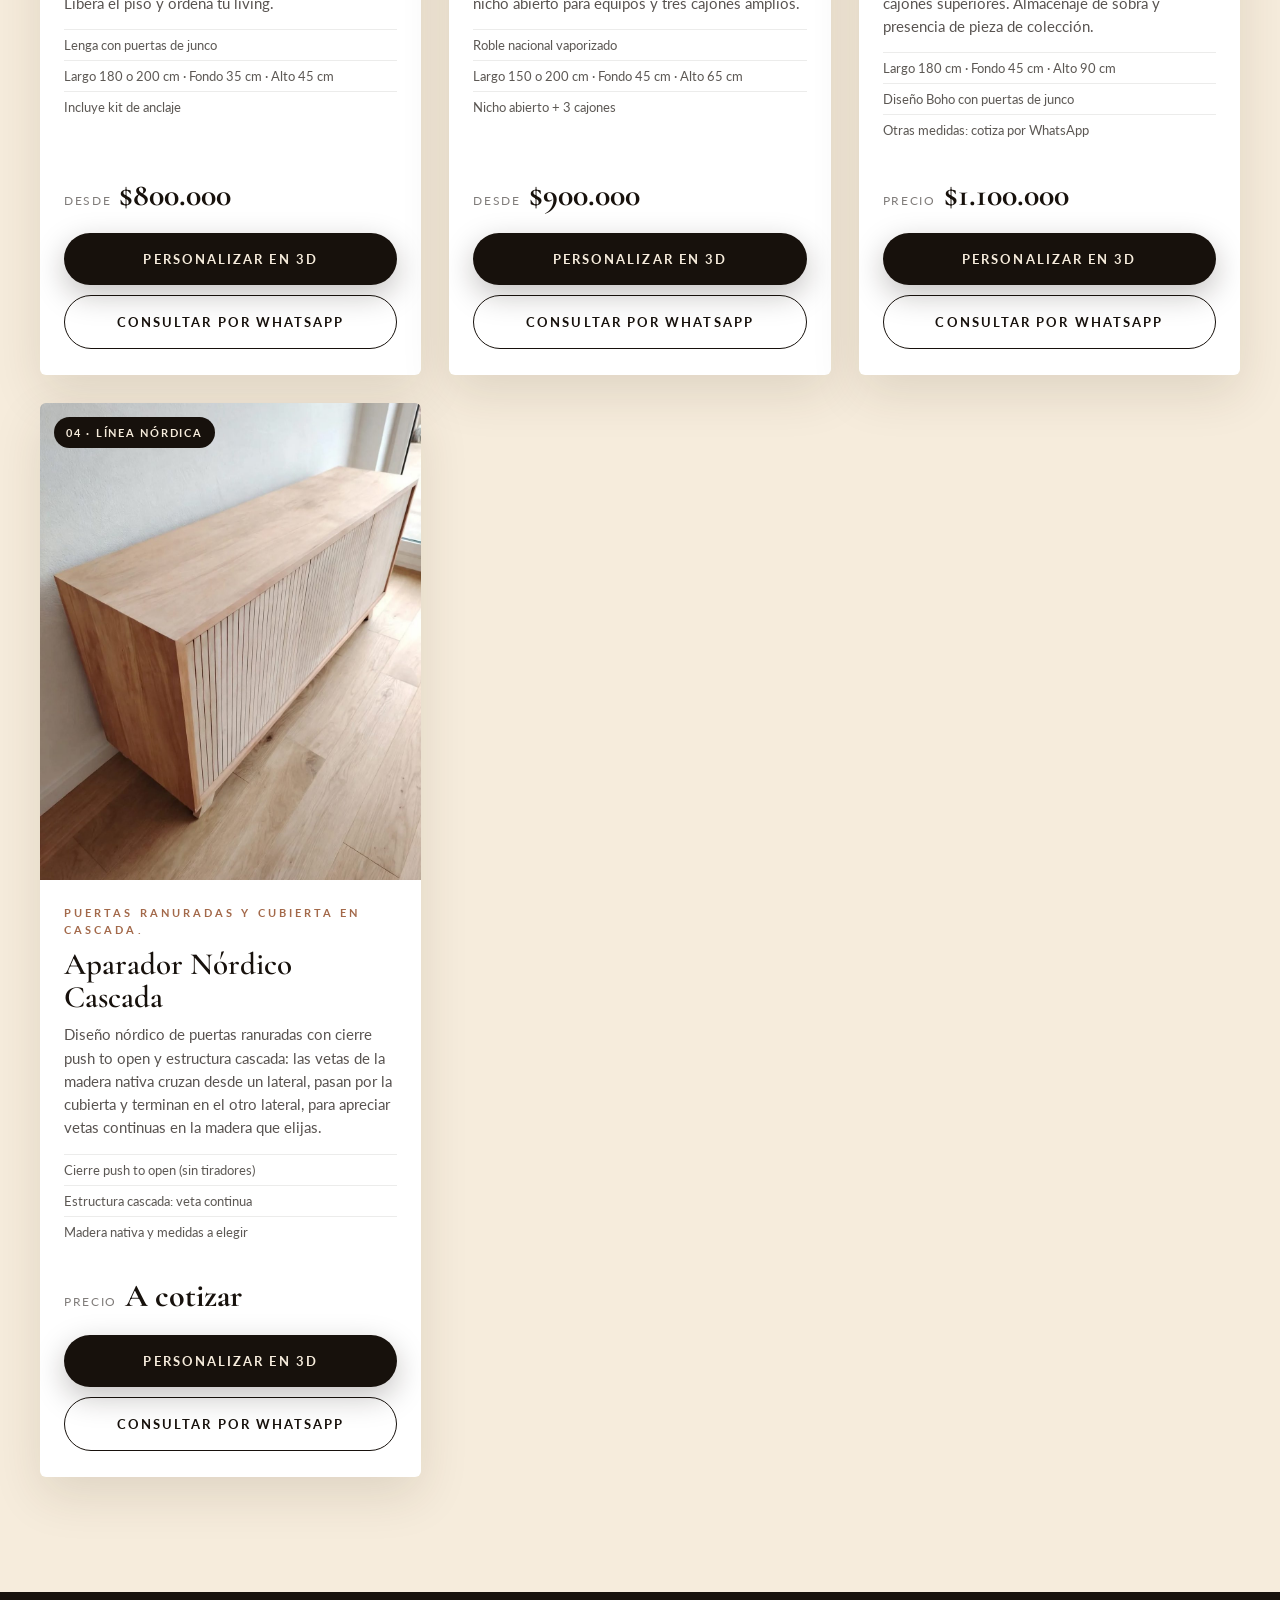
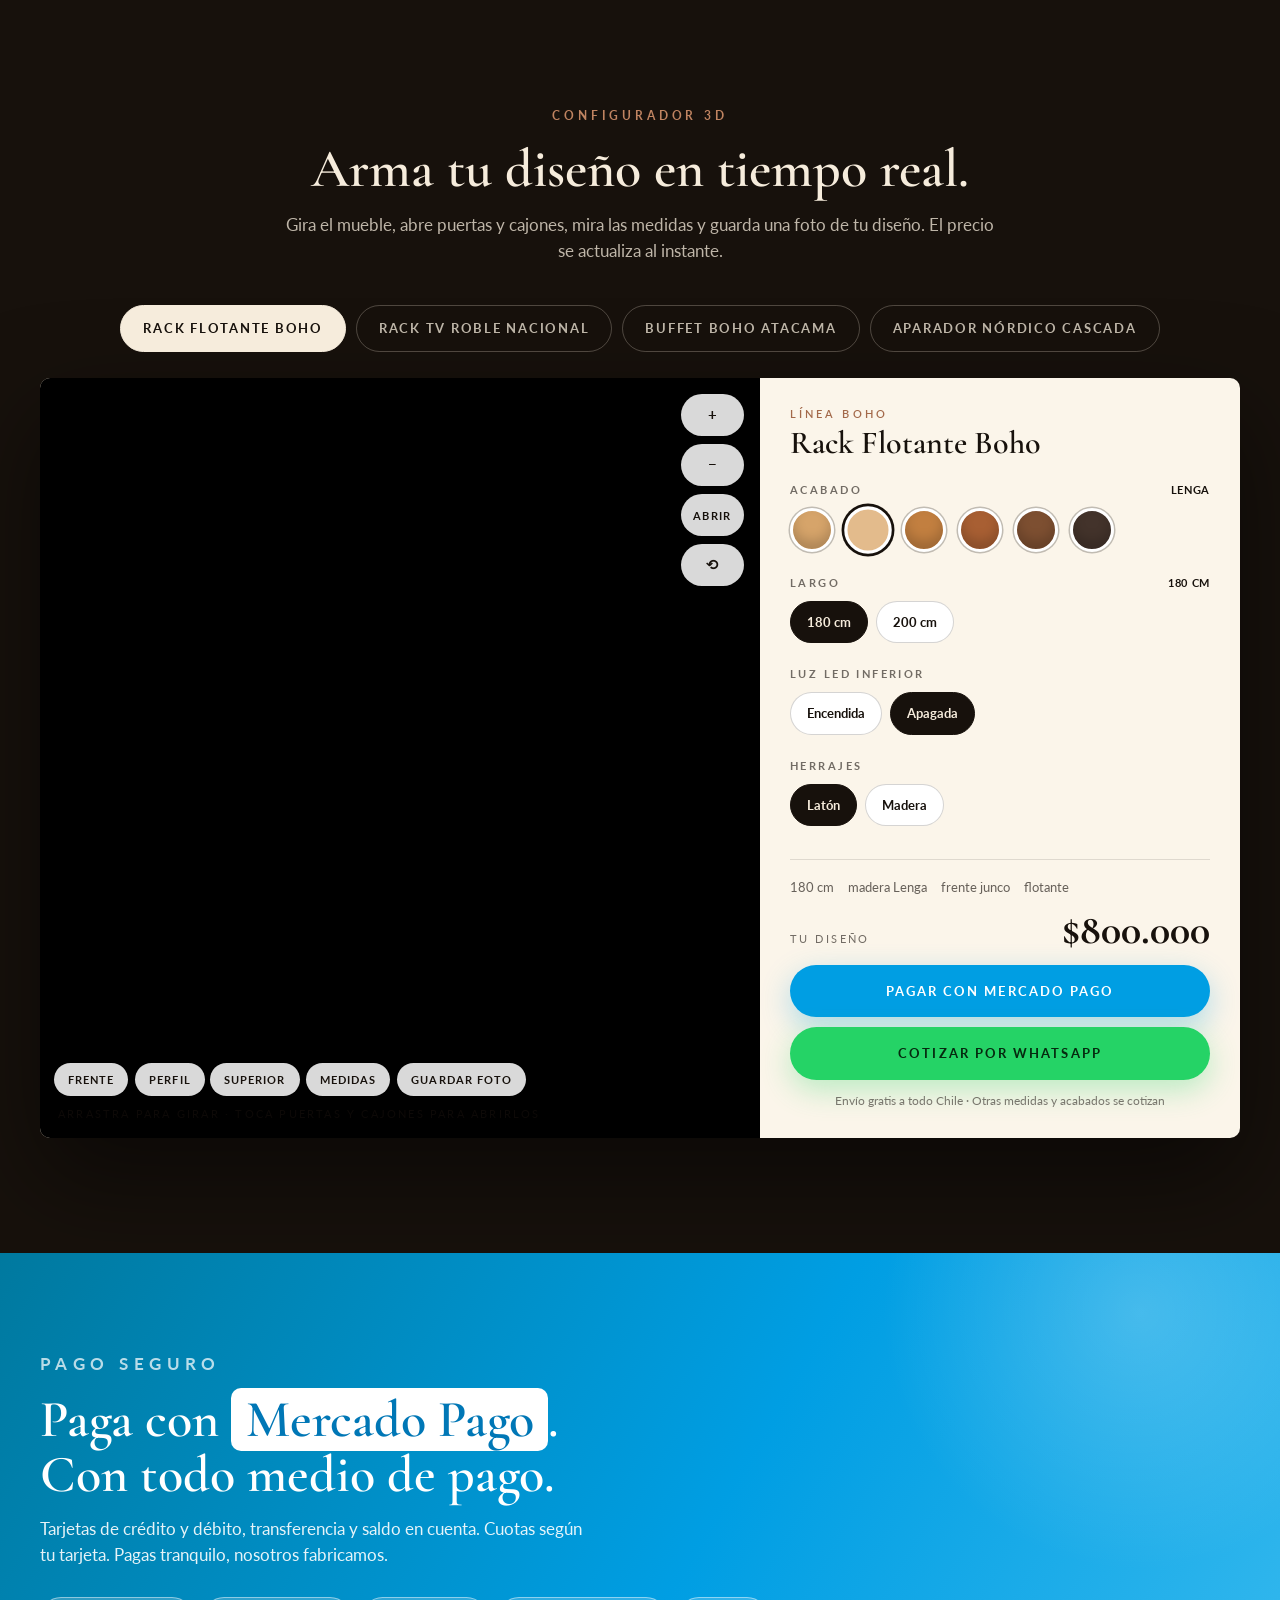
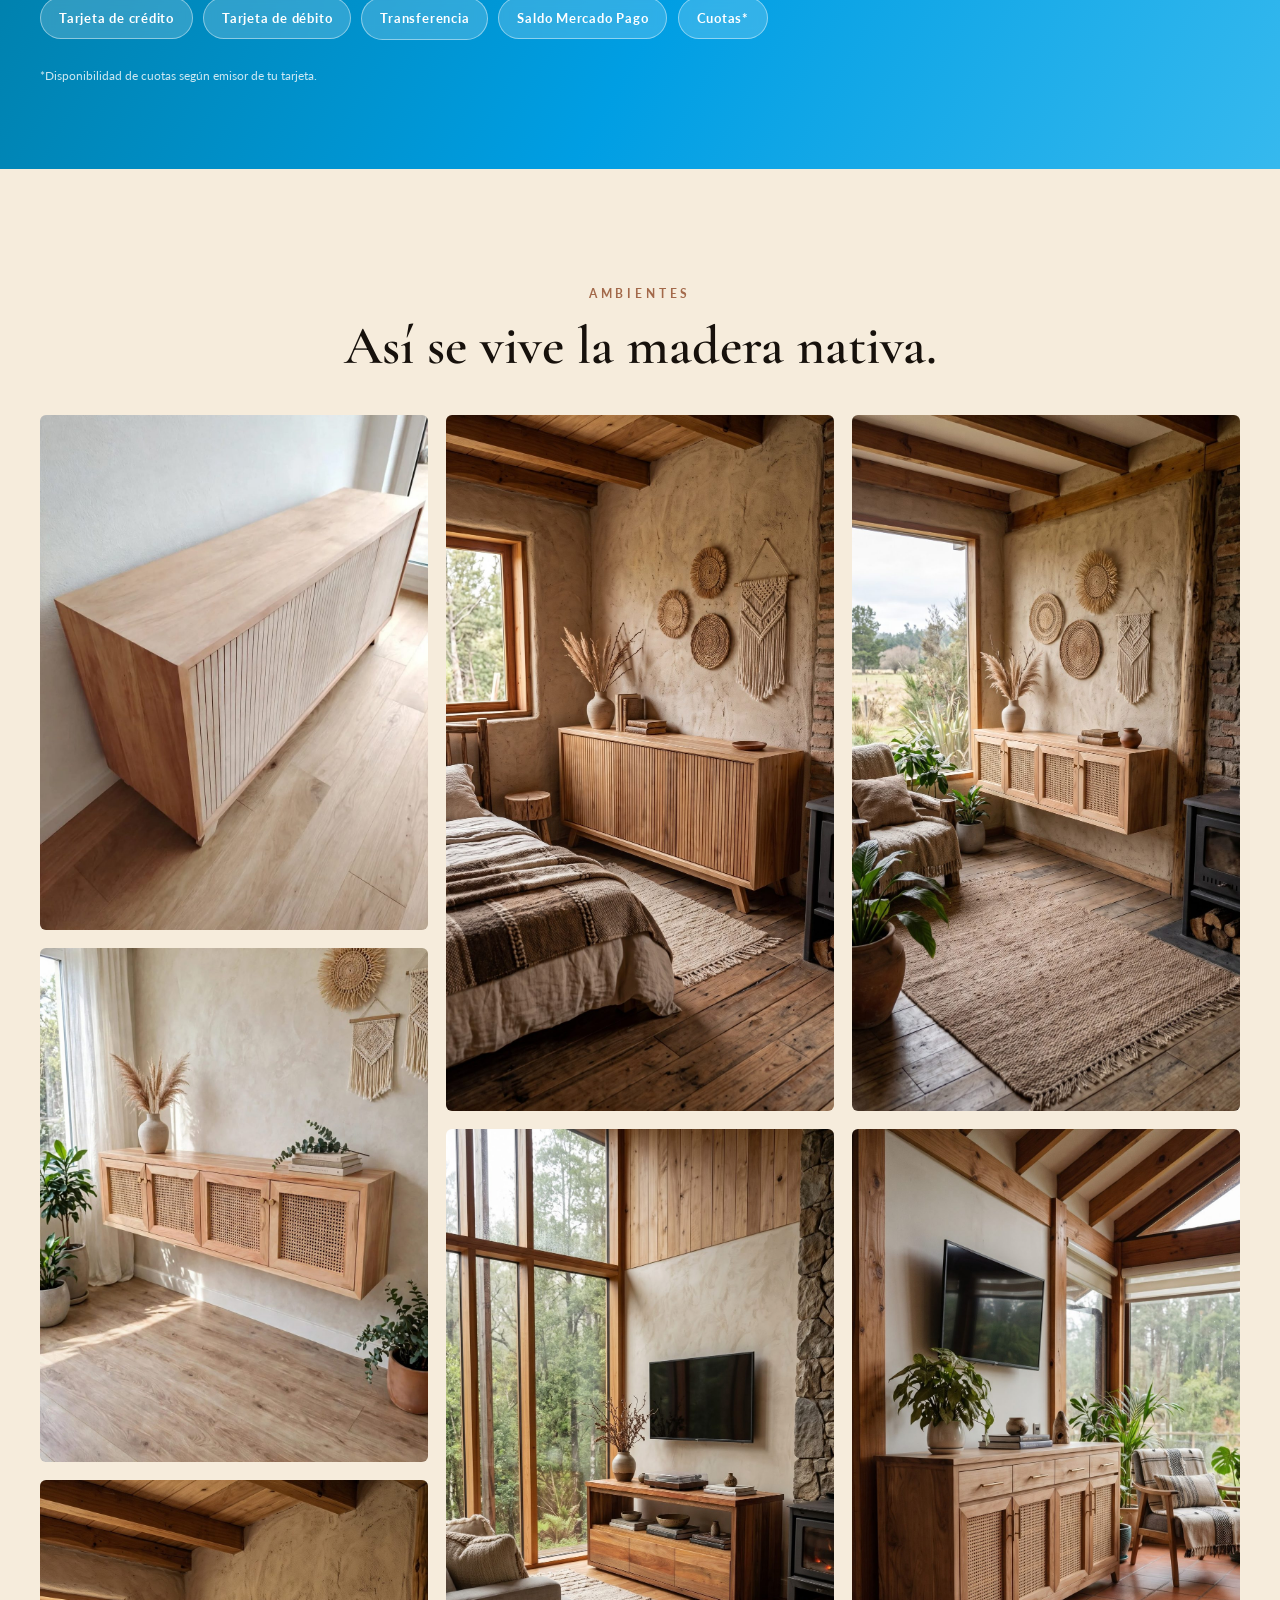
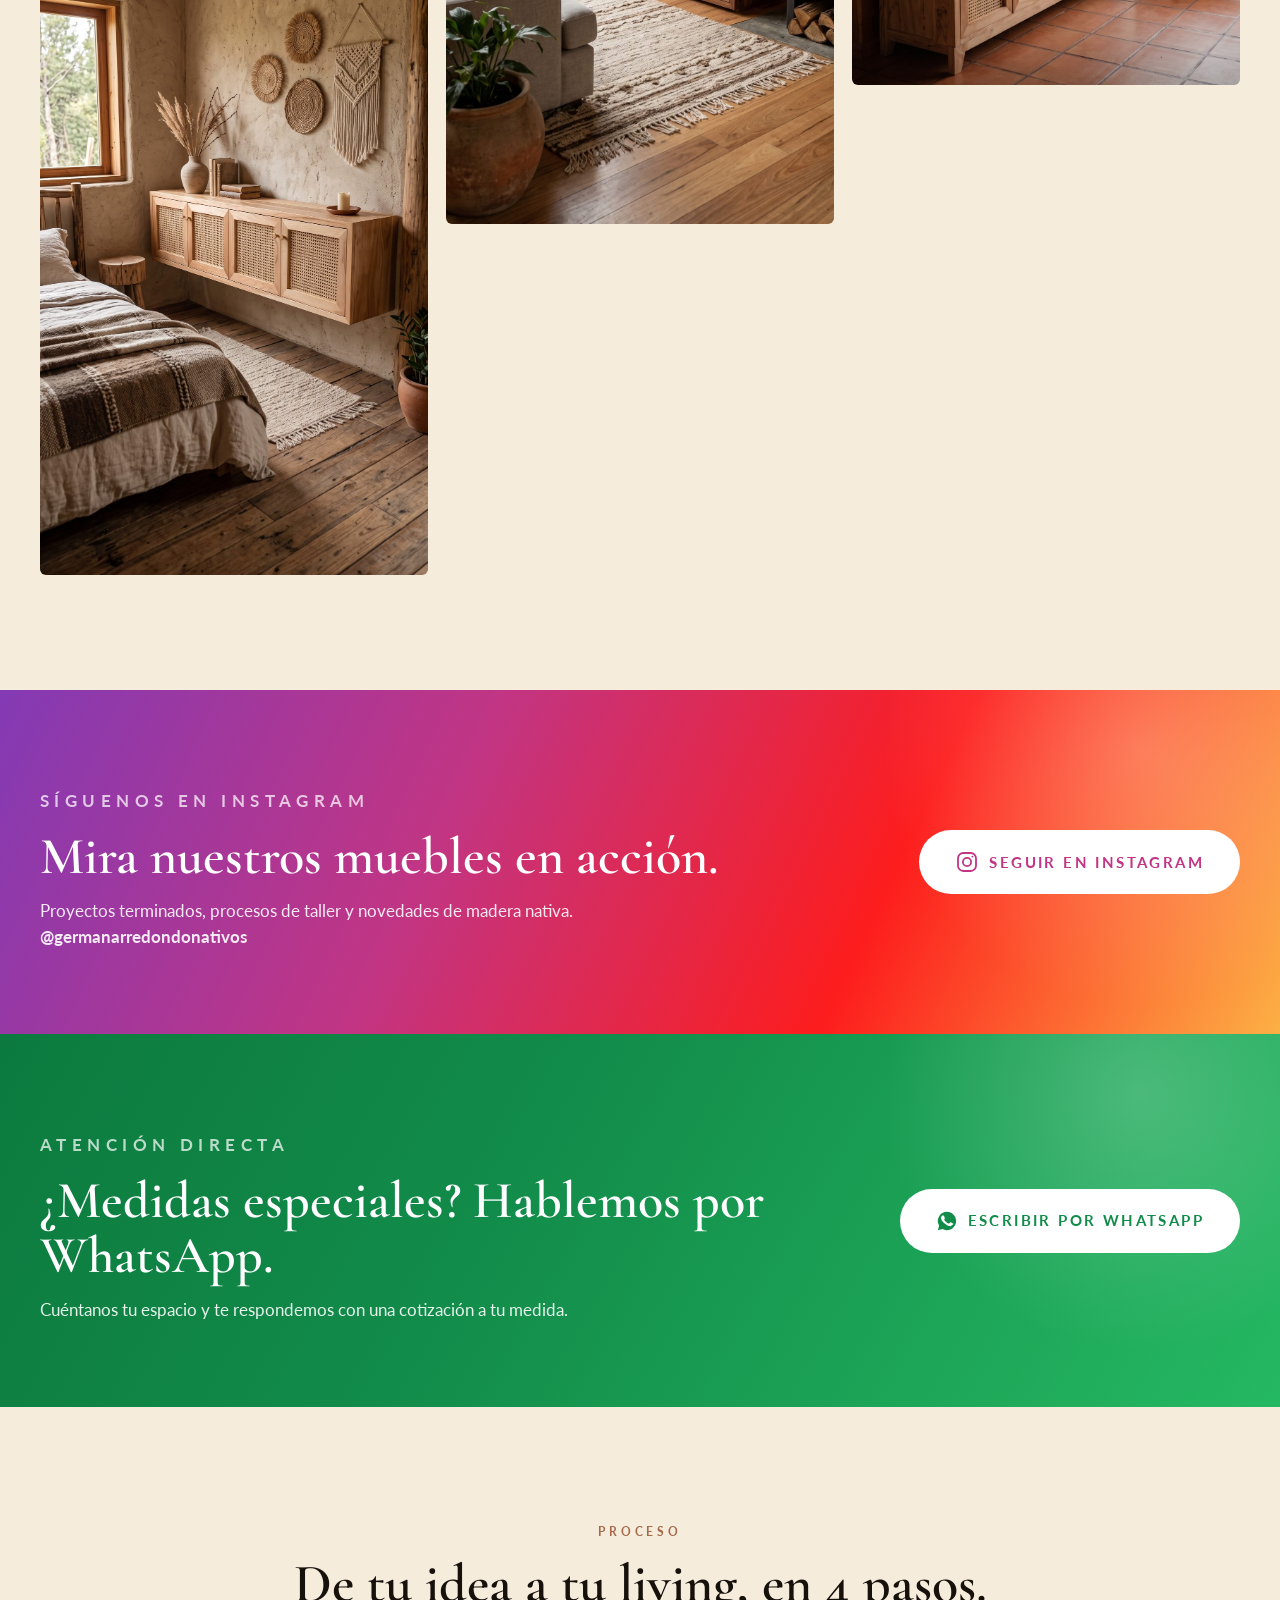
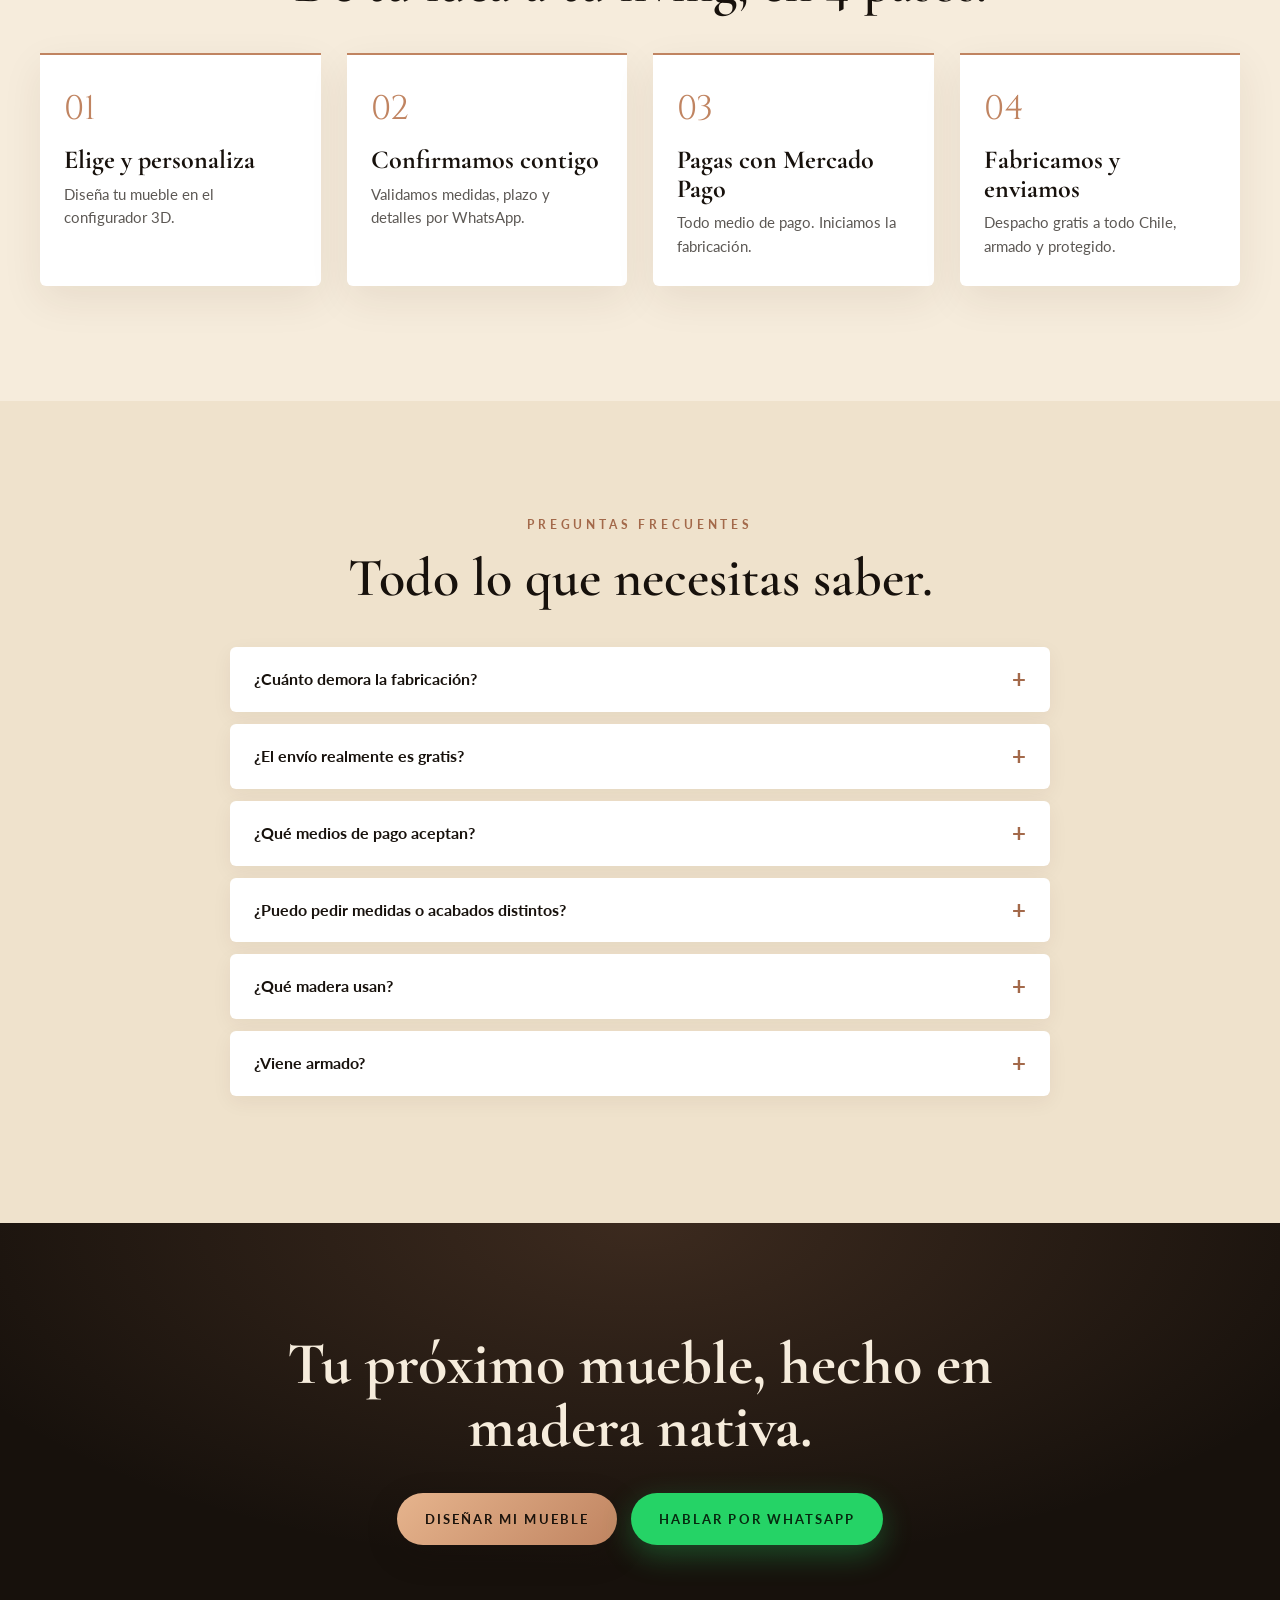
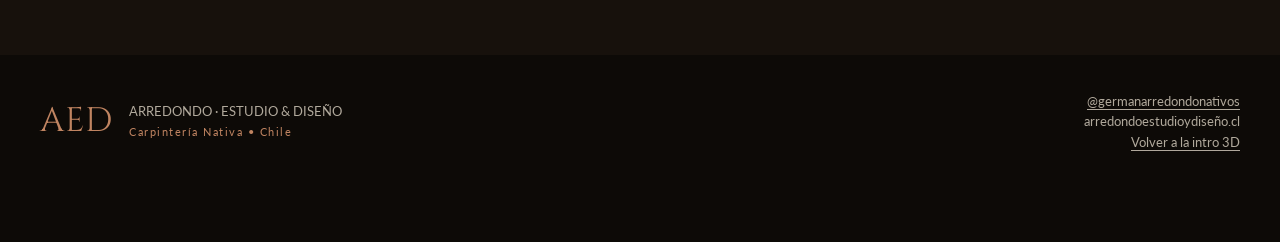
==== commit 86eaba53: "Precios -100.000 (salvo el más económico), orden por precio y carrusel de trabajos reales con reflej" ====
--- a/tienda.html
+++ b/tienda.html
@@ -28,6 +28,7 @@
     <span class="nav__name">ARREDONDO<small>ESTUDIO &amp; DISEÑO</small></span>
   </a>
   <nav class="nav__links" id="navLinks">
+    <a href="#trabajos">Trabajos</a>
     <a href="#coleccion">Colección</a>
     <a href="#configurador">Diseña el tuyo</a>
     <a href="#pagos">Pagos</a>
@@ -75,7 +76,30 @@
   </div>
 </section>
 
-<!-- COLECCIÓN: 3 productos -->
+<!-- TRABAJOS REALES · carrusel -->
+<section class="sec sec--dark works" id="trabajos">
+  <div class="wrap">
+    <header class="sec__head reveal">
+      <p class="eyebrow">Trabajos reales</p>
+      <h2>Muebles que ya viven en hogares de Chile.</h2>
+      <p>Desliza y mira terminaciones reales de nuestro taller.</p>
+    </header>
+  </div>
+  <div class="cflow reveal" id="cflow" aria-roledescription="carrusel">
+    <button class="cflow__nav cflow__nav--prev" id="wPrev" aria-label="Anterior">‹</button>
+    <div class="cflow__track" id="wTrack" tabindex="0"></div>
+    <button class="cflow__nav cflow__nav--next" id="wNext" aria-label="Siguiente">›</button>
+  </div>
+  <div class="wrap works__cta">
+    <div class="cflow__dots" id="wDots"></div>
+    <div class="hero__cta">
+      <a class="btn btn--wa" data-wa href="#" target="_blank" rel="noopener">Quiero uno así · Cotizar</a>
+      <a class="btn btn--ghost" href="#configurador">Diseñar el mío en 3D</a>
+    </div>
+  </div>
+</section>
+
+<!-- COLECCIÓN -->
 <section class="sec" id="coleccion">
   <div class="wrap">
     <header class="sec__head reveal">
--- a/css/tienda.css
+++ b/css/tienda.css
@@ -237,3 +237,28 @@
   .fab { padding: 14px; } .fab__t { display: none; }
   .foot__r { text-align: left; }
 }
+
+/* ---------- carrusel de trabajos (coverflow con reflejo) ---------- */
+.works { overflow: hidden; background: radial-gradient(80% 60% at 50% 55%, #2b1d12 0%, var(--ink) 70%); padding-bottom: 56px; }
+.cflow { position: relative; }
+.cflow__track { display: flex; gap: 0; overflow-x: auto; scroll-snap-type: x mandatory; scrollbar-width: none; padding: 30px calc(50% - var(--sw) / 2) 0; --sw: clamp(220px, 24vw, 320px); -webkit-overflow-scrolling: touch; perspective: 1100px; }
+.cflow__track::-webkit-scrollbar { display: none; }
+.slide { flex: 0 0 var(--sw); scroll-snap-align: center; padding: 0 12px; position: relative; transition: transform .25s ease-out, opacity .25s; will-change: transform; transform-style: preserve-3d; }
+.slide__shot { aspect-ratio: 3 / 4; border-radius: 10px; overflow: hidden; background: #1d140d; box-shadow: 0 28px 50px rgba(0, 0, 0, .55), 0 2px 0 rgba(255, 255, 255, .06) inset; position: relative; }
+.slide__shot img { width: 100%; height: 100%; object-fit: cover; }
+.slide__cap { position: absolute; left: 0; right: 0; bottom: 0; padding: 40px 14px 12px; font-size: 13px; font-weight: 700; letter-spacing: .06em; color: #fff; background: linear-gradient(0deg, rgba(10, 6, 3, .85), transparent); }
+.slide__refl { position: relative; margin-top: 3px; height: calc(var(--sw) * 4 / 3 * .34); overflow: hidden; transform: scaleY(-1); border-radius: 10px; -webkit-mask-image: linear-gradient(to top, rgba(0, 0, 0, .42), transparent 85%); mask-image: linear-gradient(to top, rgba(0, 0, 0, .42), transparent 85%); filter: blur(1.2px); pointer-events: none; }
+.slide__refl img { position: absolute; left: 0; bottom: 0; width: 100%; height: 294%; object-fit: cover; }
+.slide::after { content: ''; position: absolute; left: 6%; right: 6%; bottom: -22px; height: 36px; background: radial-gradient(ellipse at center, rgba(0, 0, 0, .55), transparent 70%); filter: blur(6px); pointer-events: none; }
+.cflow__nav { position: absolute; top: 40%; z-index: 5; width: 52px; height: 52px; border-radius: 50%; background: rgba(246, 236, 220, .92); color: var(--ink); font-size: 30px; line-height: 1; box-shadow: 0 10px 30px rgba(0, 0, 0, .4); transition: .25s; }
+.cflow__nav:hover { transform: scale(1.1); background: #fff; }
+.cflow__nav--prev { left: clamp(8px, 3vw, 40px); } .cflow__nav--next { right: clamp(8px, 3vw, 40px); }
+.works__cta { display: flex; flex-direction: column; align-items: center; gap: 22px; margin-top: 8px; }
+.works .hero__cta { justify-content: center; }
+.cflow__dots { display: flex; gap: 8px; margin-top: 18px; }
+.cflow__dots button { width: 8px; height: 8px; border-radius: 50%; background: rgba(246, 236, 220, .3); transition: .3s; padding: 0; }
+.cflow__dots button.on { width: 26px; border-radius: 8px; background: var(--copper); }
+@media (max-width: 700px) {
+  .cflow__track { --sw: 68vw; }
+  .cflow__nav { width: 42px; height: 42px; font-size: 24px; top: 36%; }
+}
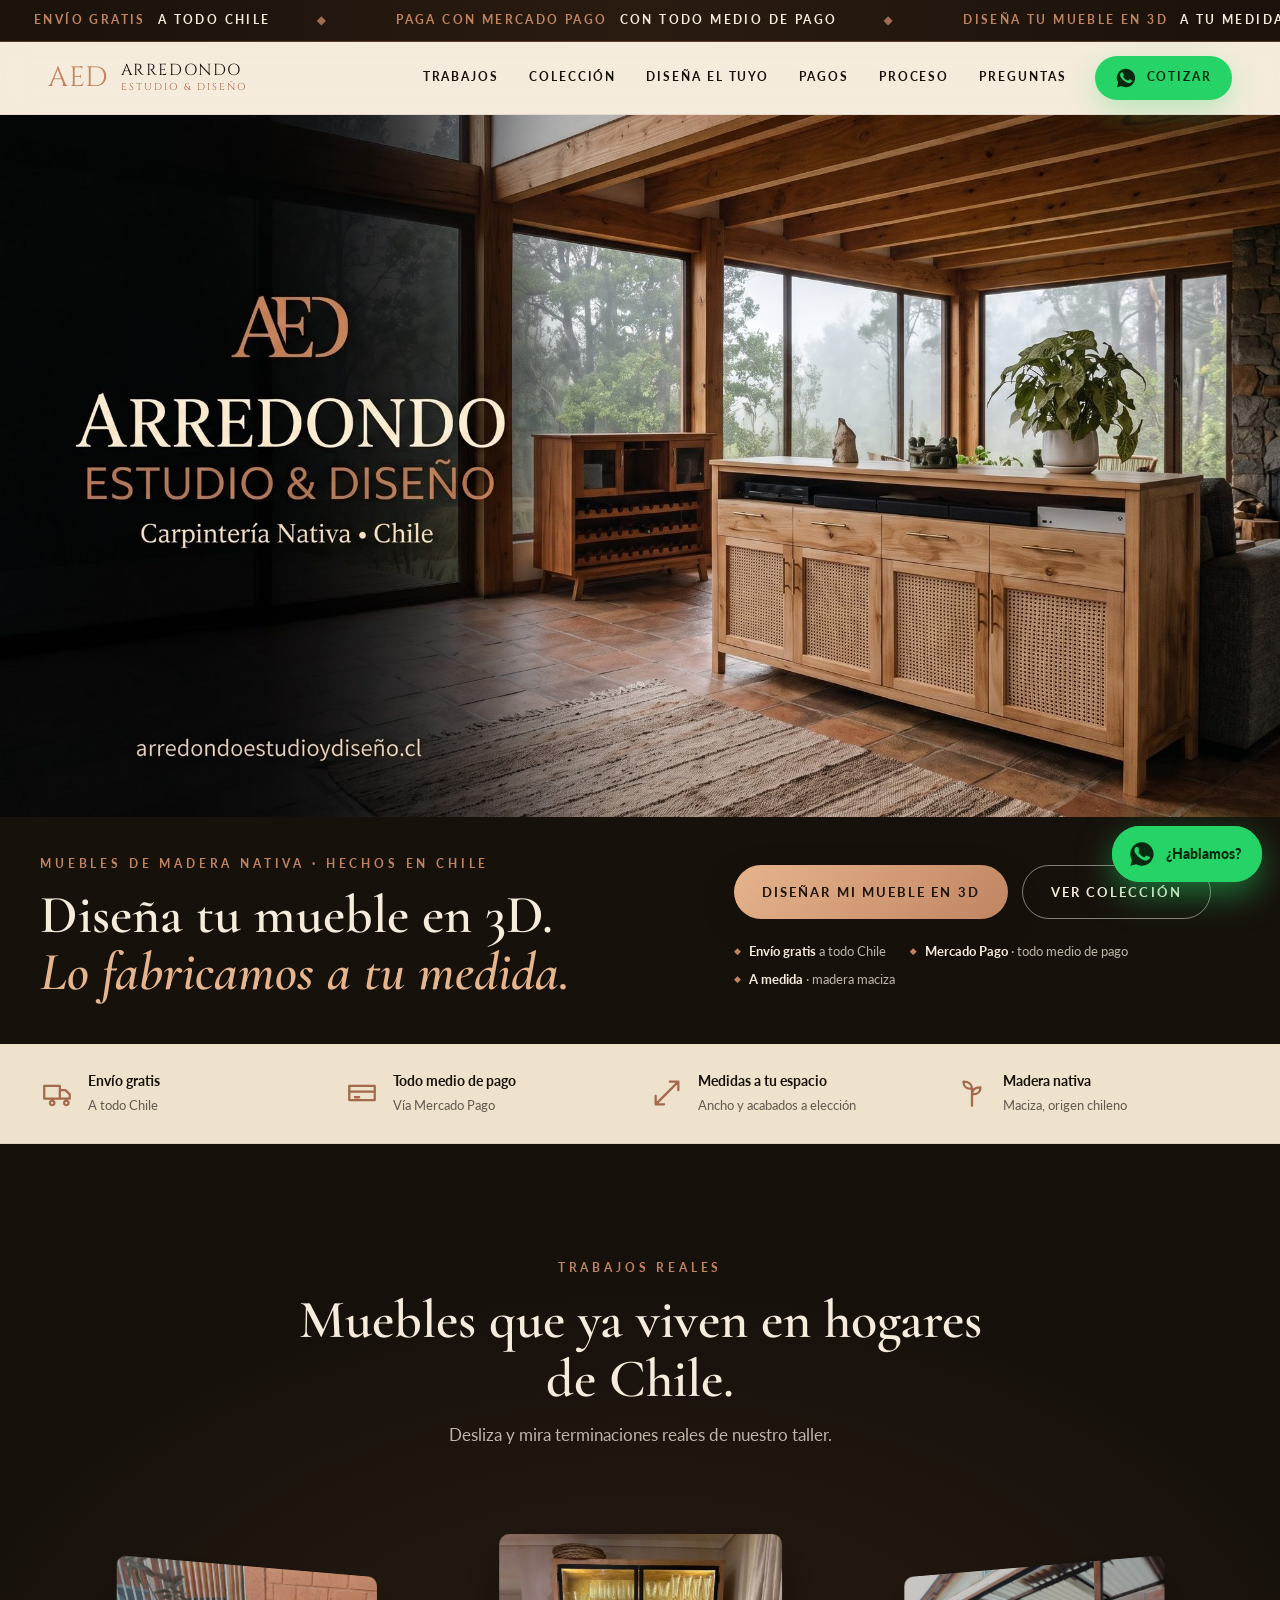
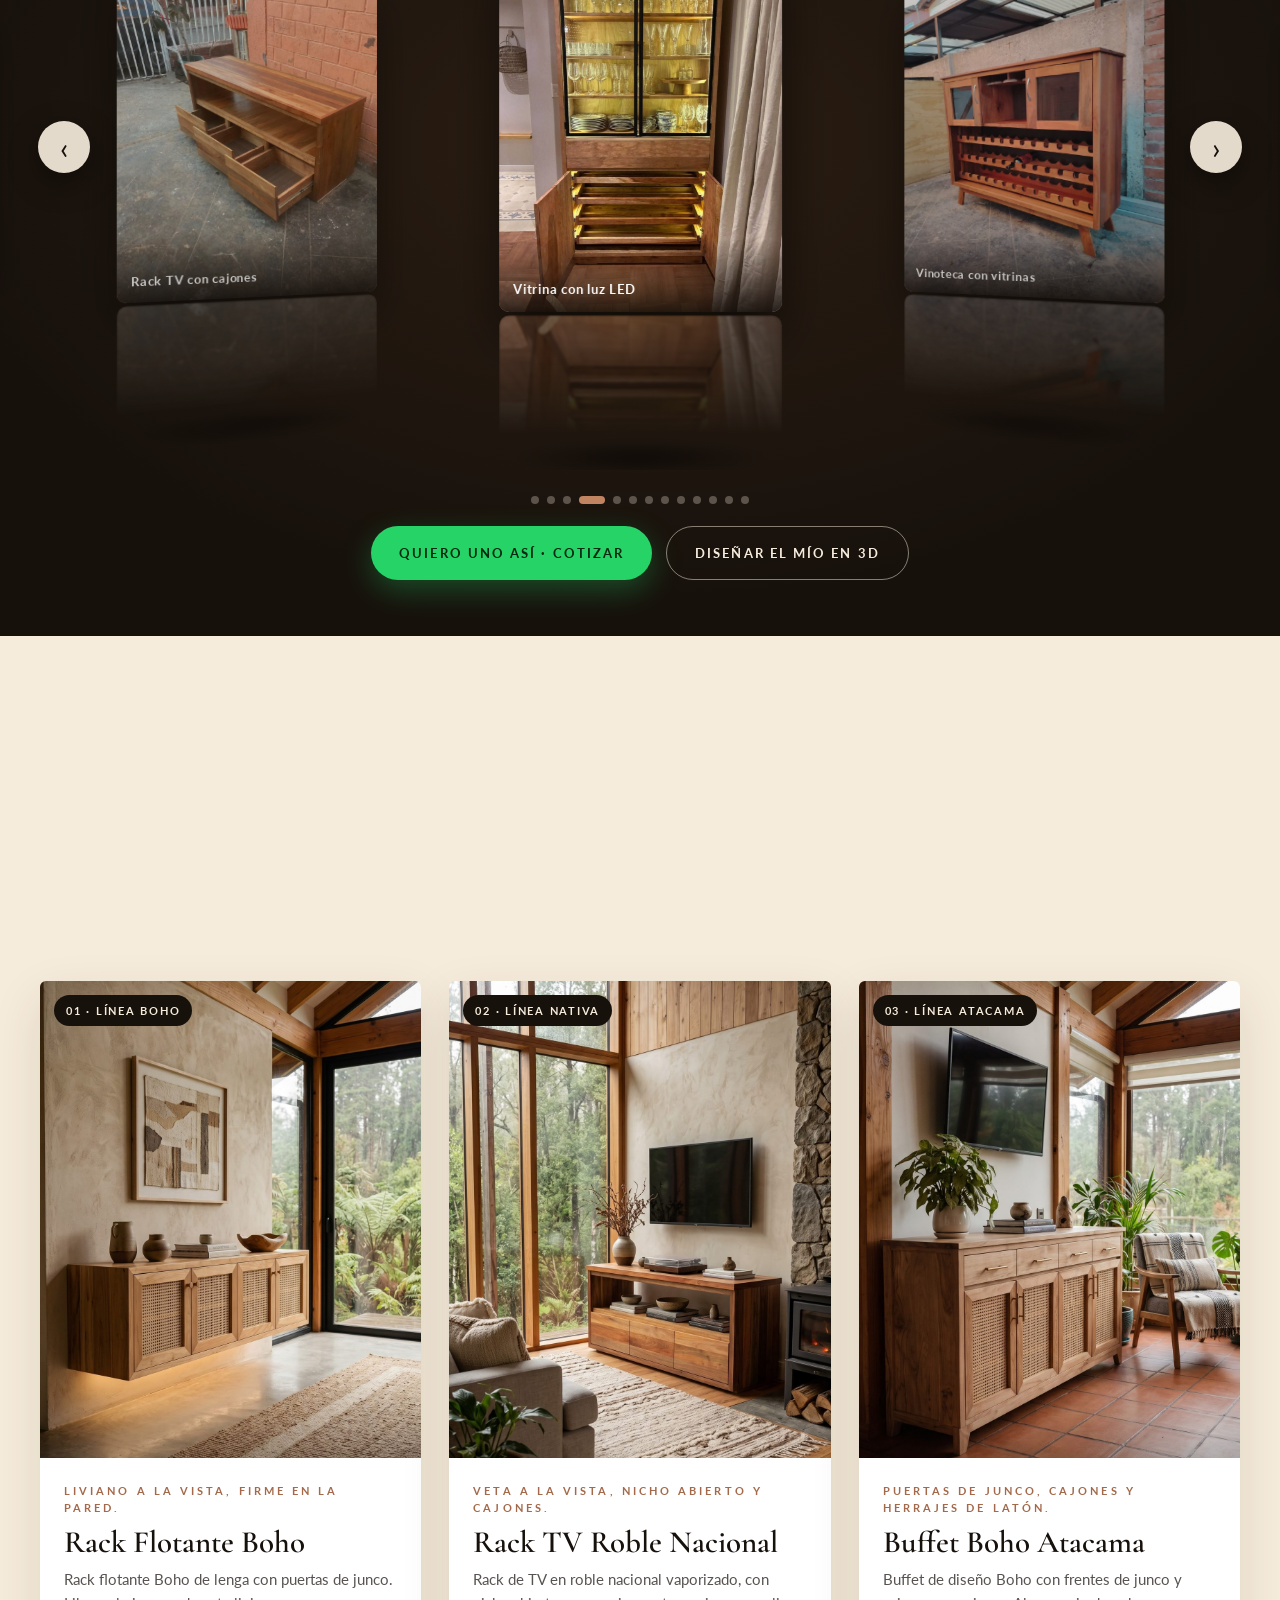
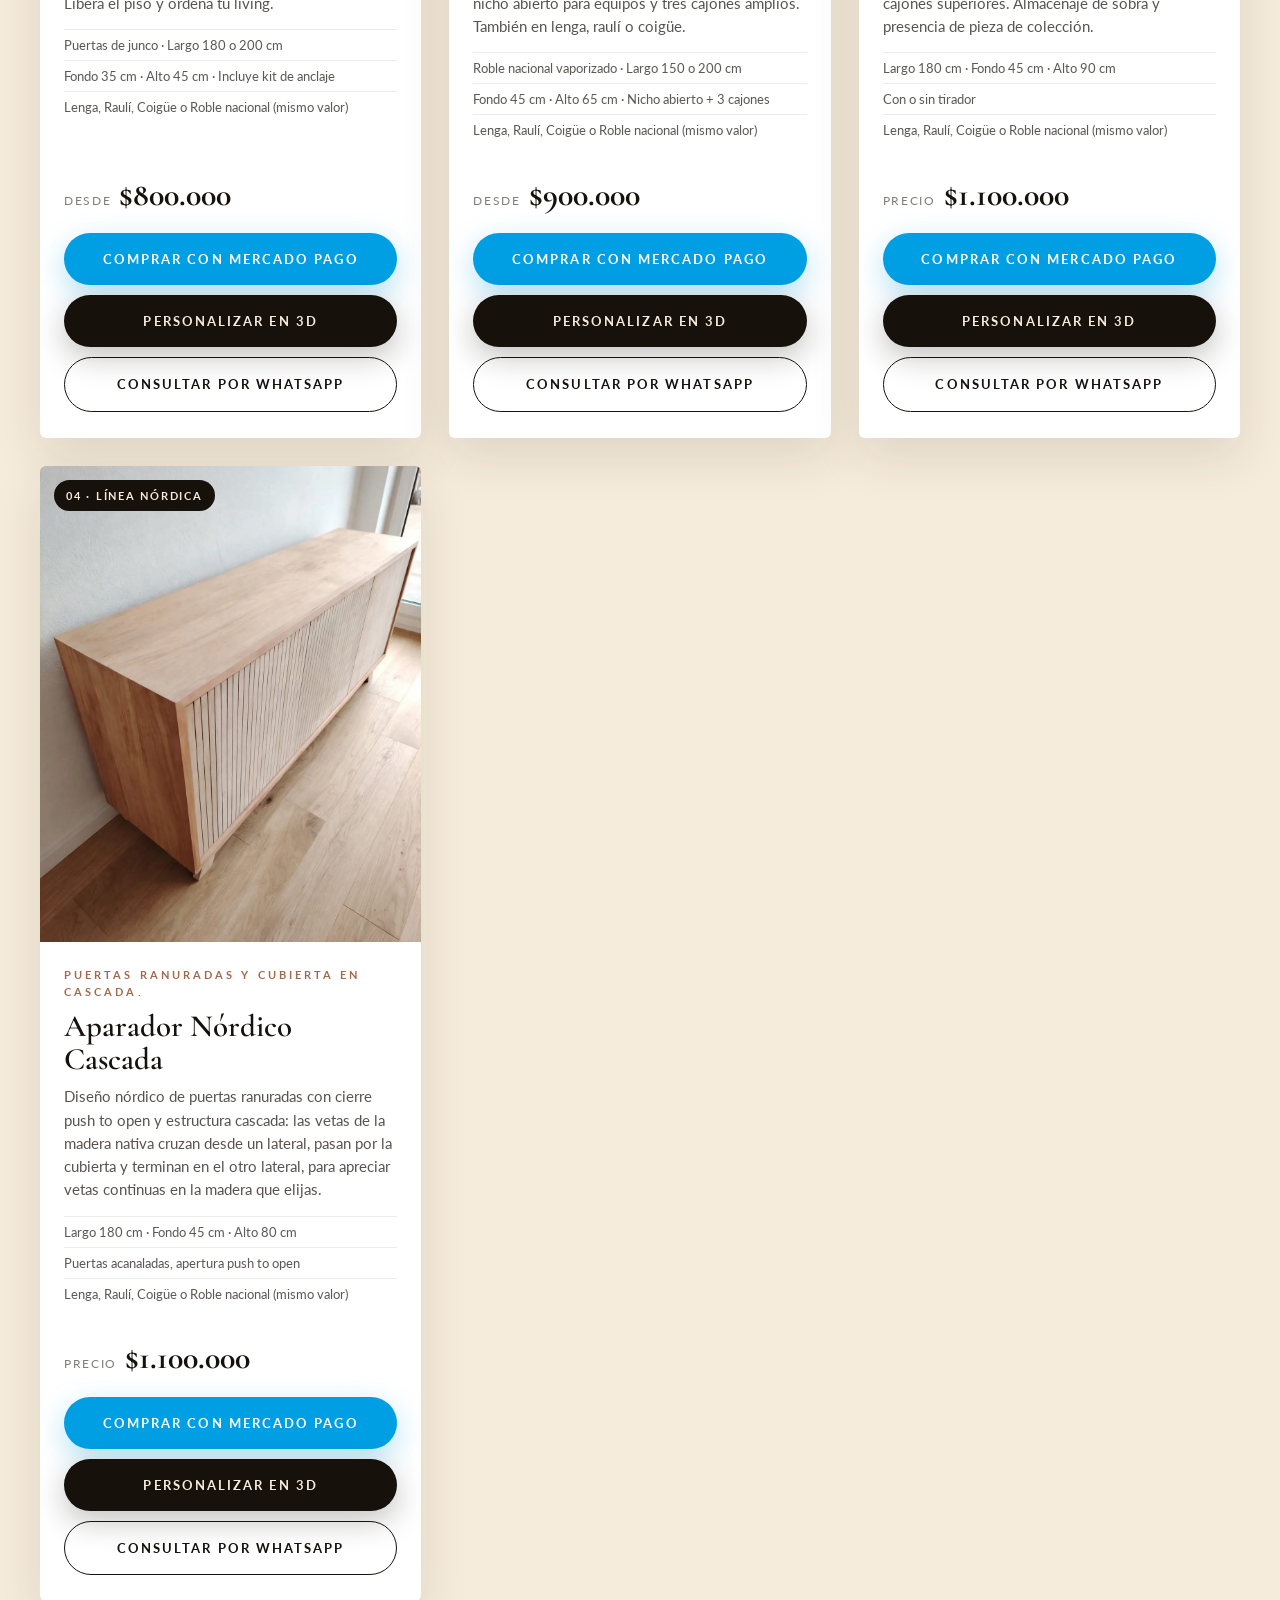
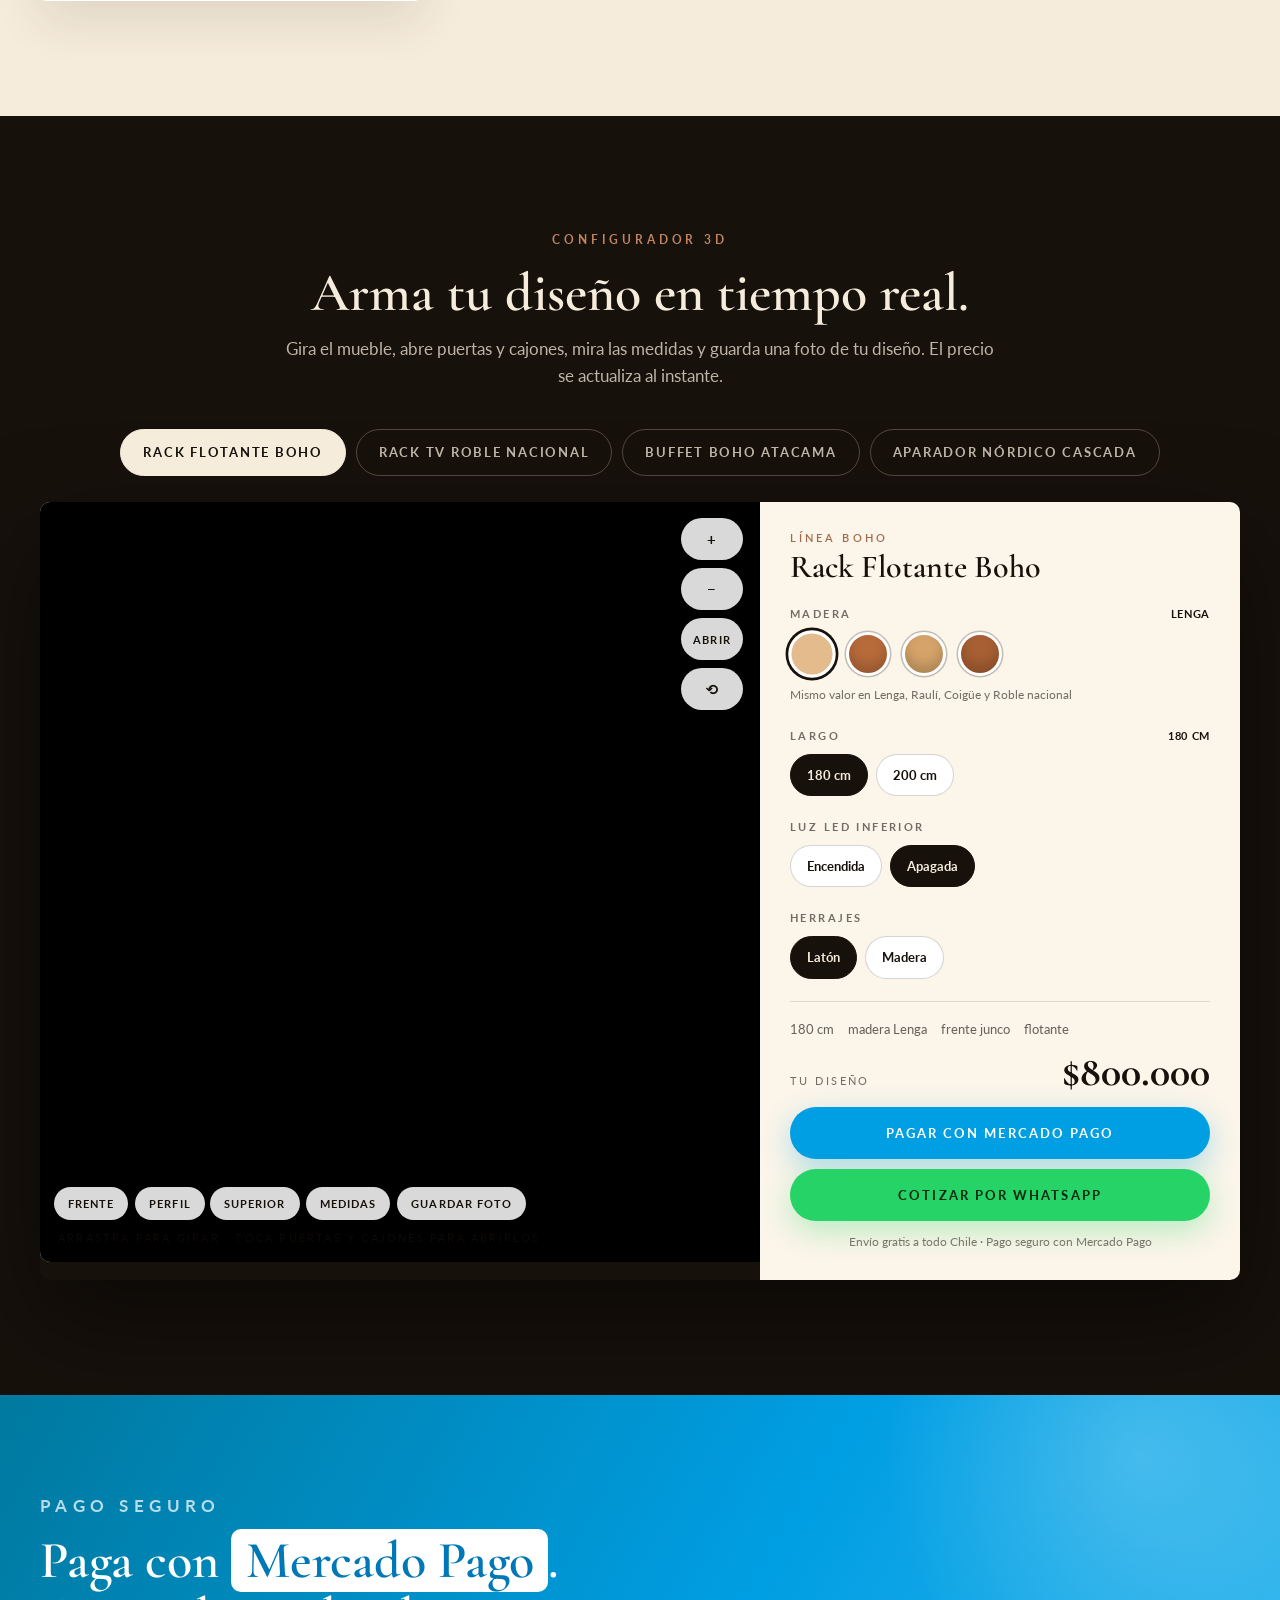
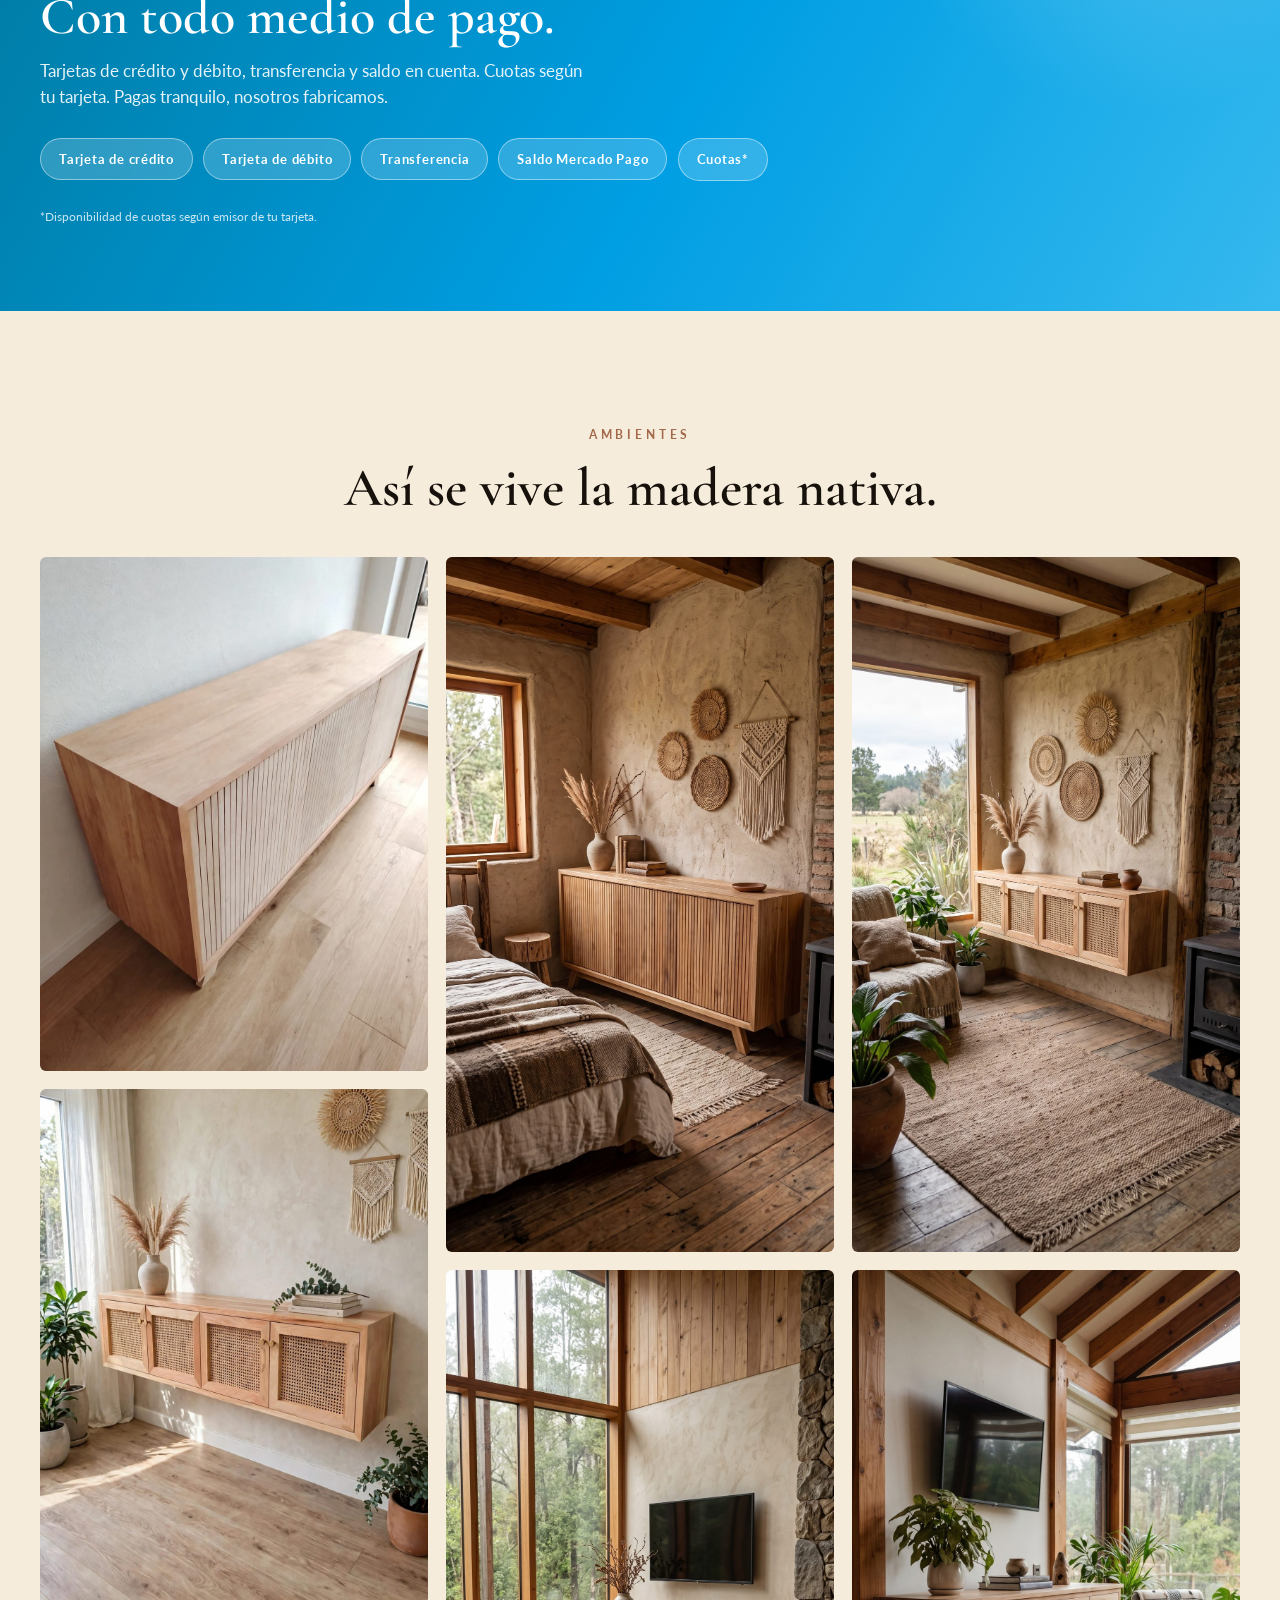
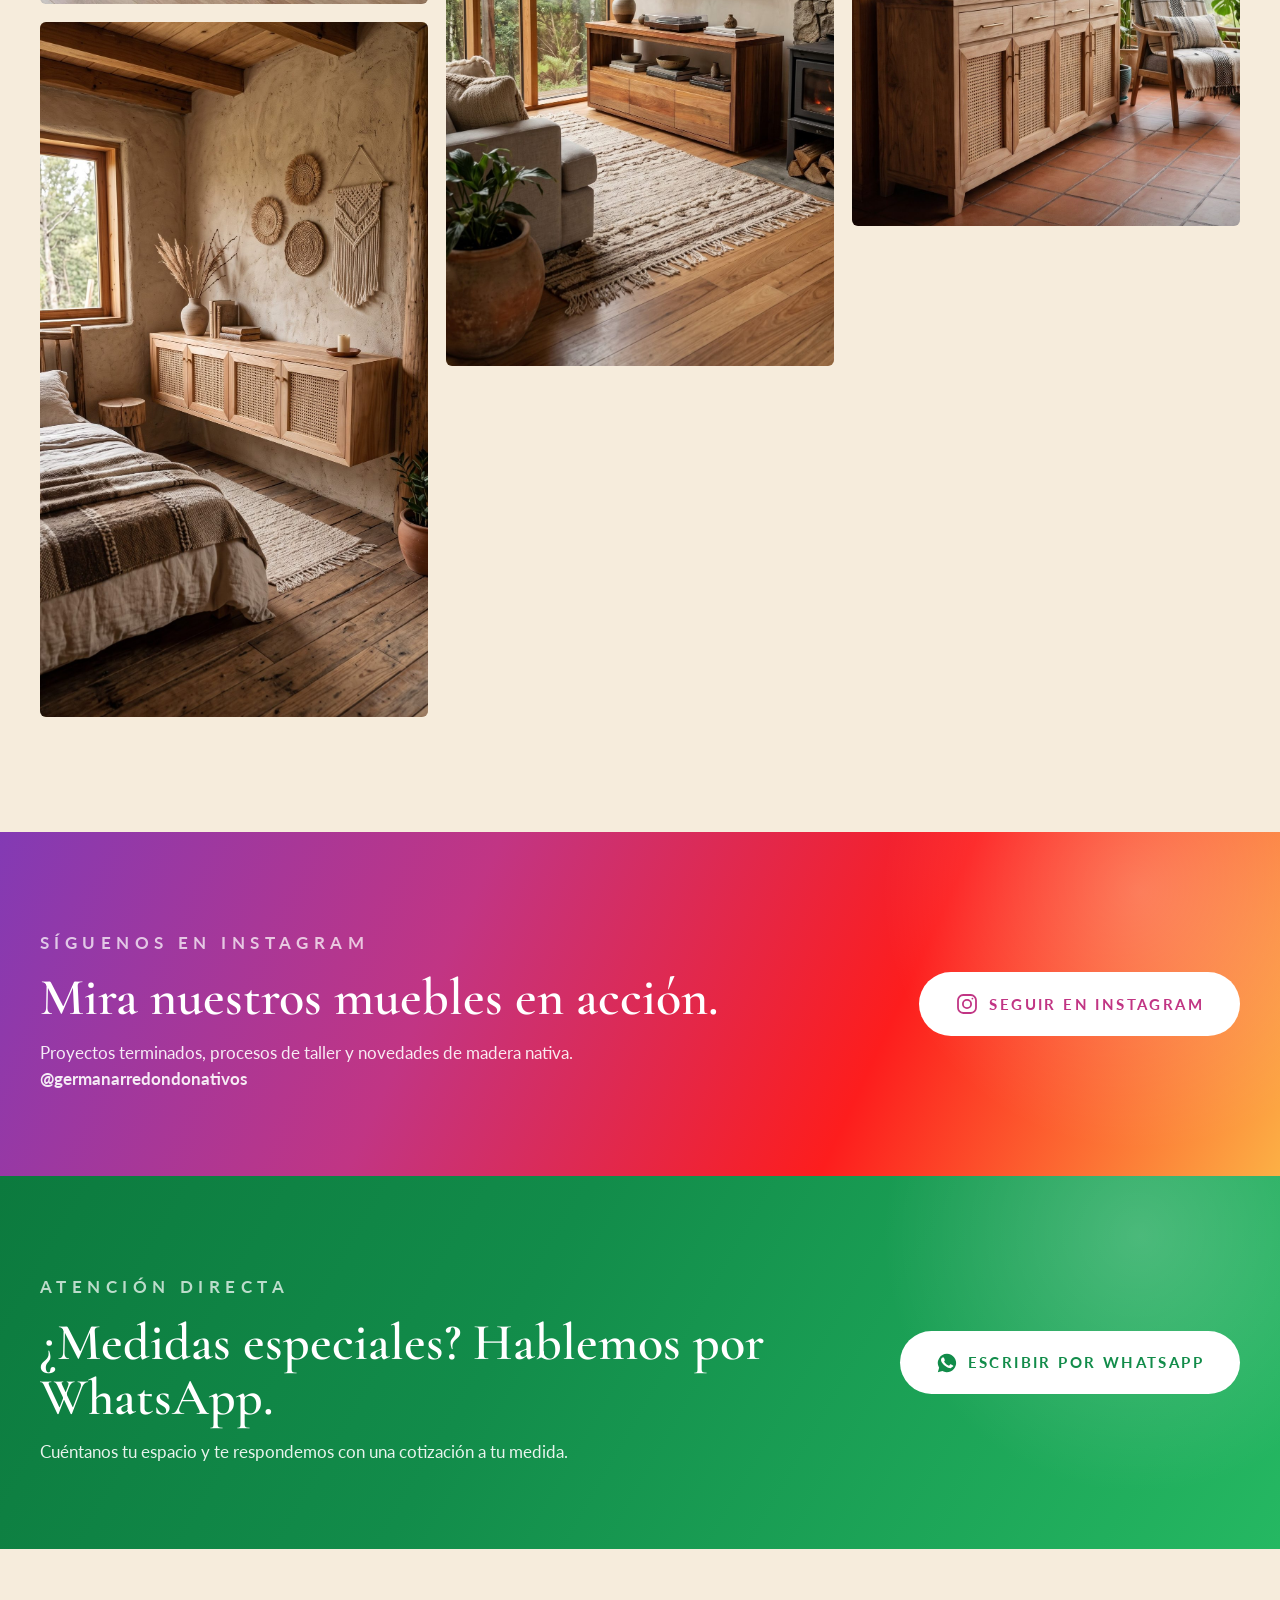
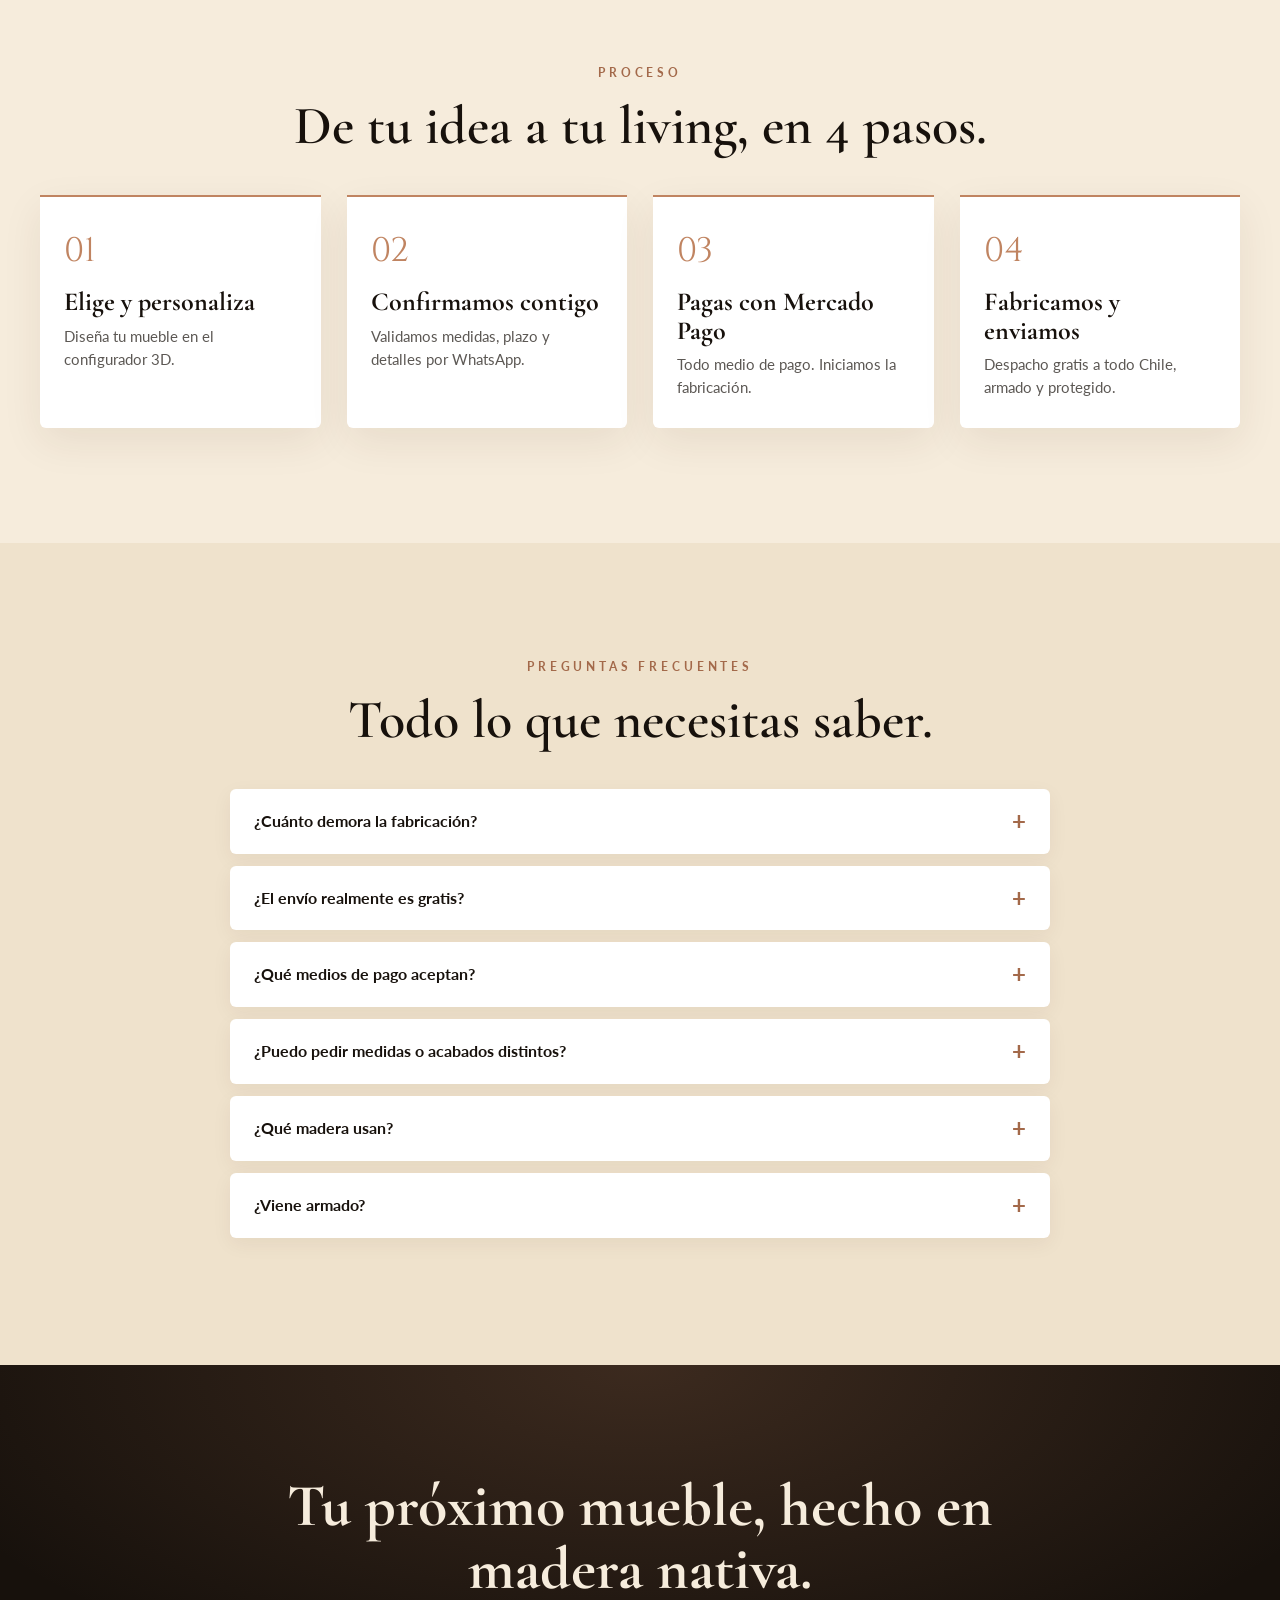
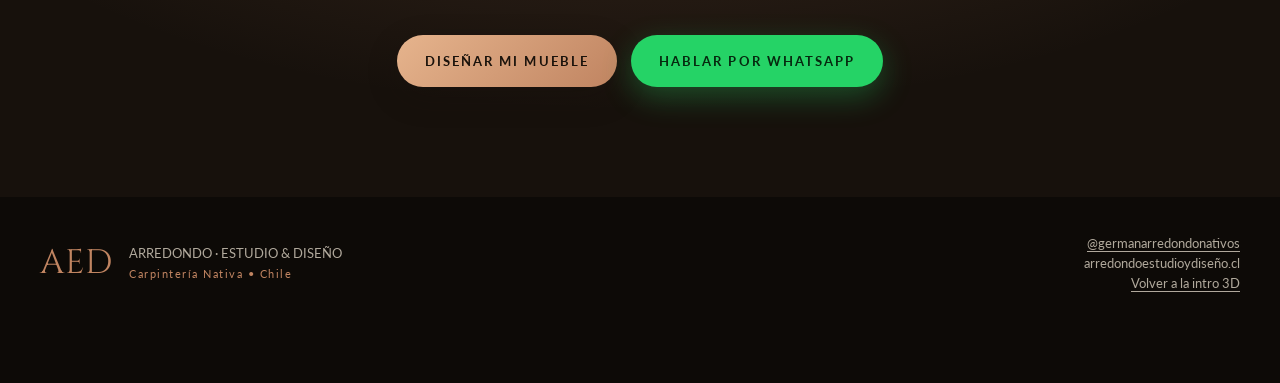
==== commit edbabe1b: "Mensualidad: aviso solo para el dueño, gracia 3 días, bloqueo automático y reactivación al pagar (AP" ====
--- a/tienda.html
+++ b/tienda.html
@@ -14,6 +14,7 @@
 <link href="https://fonts.googleapis.com/css2?family=Cinzel:wght@400;500;600&family=Cormorant+Garamond:ital,wght@0,500;0,600;1,500&family=Lato:wght@400;700;900&display=swap" rel="stylesheet">
 <link rel="stylesheet" href="css/base.css">
 <link rel="stylesheet" href="css/tienda.css">
+<link rel="stylesheet" href="css/cuenta.css">
 </head>
 <body>
 
@@ -254,5 +255,6 @@
 <script src="js/config.js"></script>
 <script src="js/furniture.js"></script>
 <script src="js/tienda.js"></script>
+<script src="js/cuenta.js" defer></script>
 </body>
 </html>
--- a/css/tienda.css
+++ b/css/tienda.css
@@ -262,3 +262,5 @@
   .cflow__track { --sw: 68vw; }
   .cflow__nav { width: 42px; height: 42px; font-size: 24px; top: 36%; }
 }
+
+.cfg__note { margin: 10px 0 0; font-size: 12px; color: rgba(23, 17, 12, .6); }
--- a/css/cuenta.css
+++ b/css/cuenta.css
@@ -0,0 +1,15 @@
+.cuenta-bar { position: fixed; top: 0; left: 0; right: 0; z-index: 9000; display: flex; align-items: center; justify-content: center; gap: 14px; padding: 12px 52px 12px 18px; background: linear-gradient(90deg, #c08461, #e6b48d); color: #1a120b; font: 14px/1.4 Lato, system-ui, sans-serif; box-shadow: 0 6px 24px rgba(0, 0, 0, .3); }
+.cuenta-bar.is-warn { background: linear-gradient(90deg, #b3261e, #e0523f); color: #fff; }
+.cuenta-bar p { margin: 0; text-align: center; }
+.cuenta-btn { display: inline-block; white-space: nowrap; padding: 10px 20px; border-radius: 100px; background: #17110c; color: #f6ecdc; font-weight: 700; font-size: 13px; letter-spacing: .08em; text-transform: uppercase; text-decoration: none; }
+.cuenta-bar.is-warn .cuenta-btn { background: #fff; color: #b3261e; }
+.cuenta-x { position: absolute; right: 12px; top: 50%; transform: translateY(-50%); width: 32px; height: 32px; border-radius: 50%; font-size: 22px; line-height: 1; color: inherit; background: rgba(0, 0, 0, .12); border: 0; cursor: pointer; }
+.has-cuenta body { padding-top: 64px; }
+.cuenta-locked, .cuenta-locked body { overflow: hidden; }
+.cuenta-lock { position: fixed; inset: 0; z-index: 99999; display: grid; place-items: center; padding: 24px; background: #17110c; color: #f6ecdc; text-align: center; font-family: Lato, system-ui, sans-serif; }
+.cuenta-lock__box { max-width: 460px; }
+.cuenta-lock__k { font-size: 12px; letter-spacing: .3em; text-transform: uppercase; color: #c08461; margin: 0 0 12px; }
+.cuenta-lock h1 { margin: 0 0 14px; font: 600 clamp(34px, 8vw, 54px)/1.05 'Cormorant Garamond', Georgia, serif; }
+.cuenta-lock p { margin: 0 0 14px; opacity: .85; }
+.cuenta-lock__own { margin-top: 26px; padding: 16px; border: 1px solid rgba(192, 132, 97, .5); border-radius: 10px; }
+@media (max-width: 600px) { .cuenta-bar { flex-direction: column; gap: 8px; padding: 12px 44px 12px 14px; } .has-cuenta body { padding-top: 112px; } }
